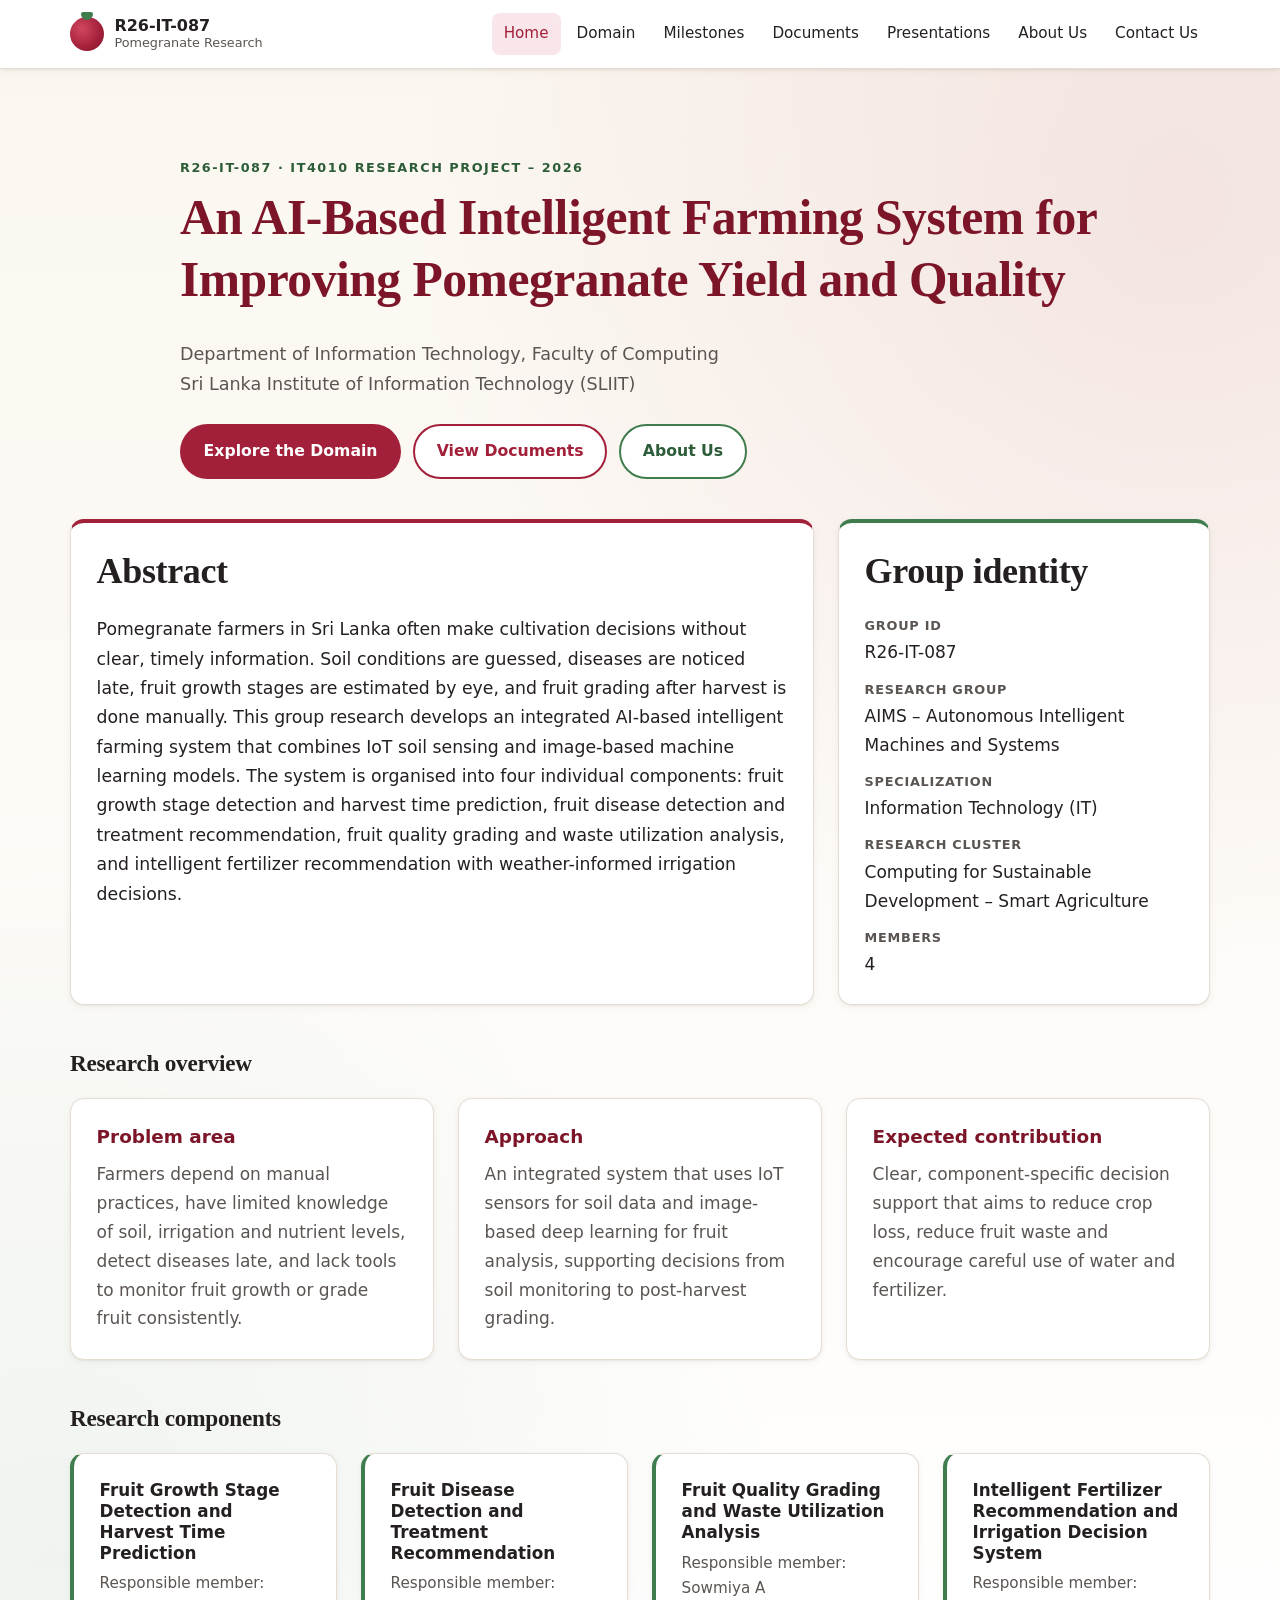
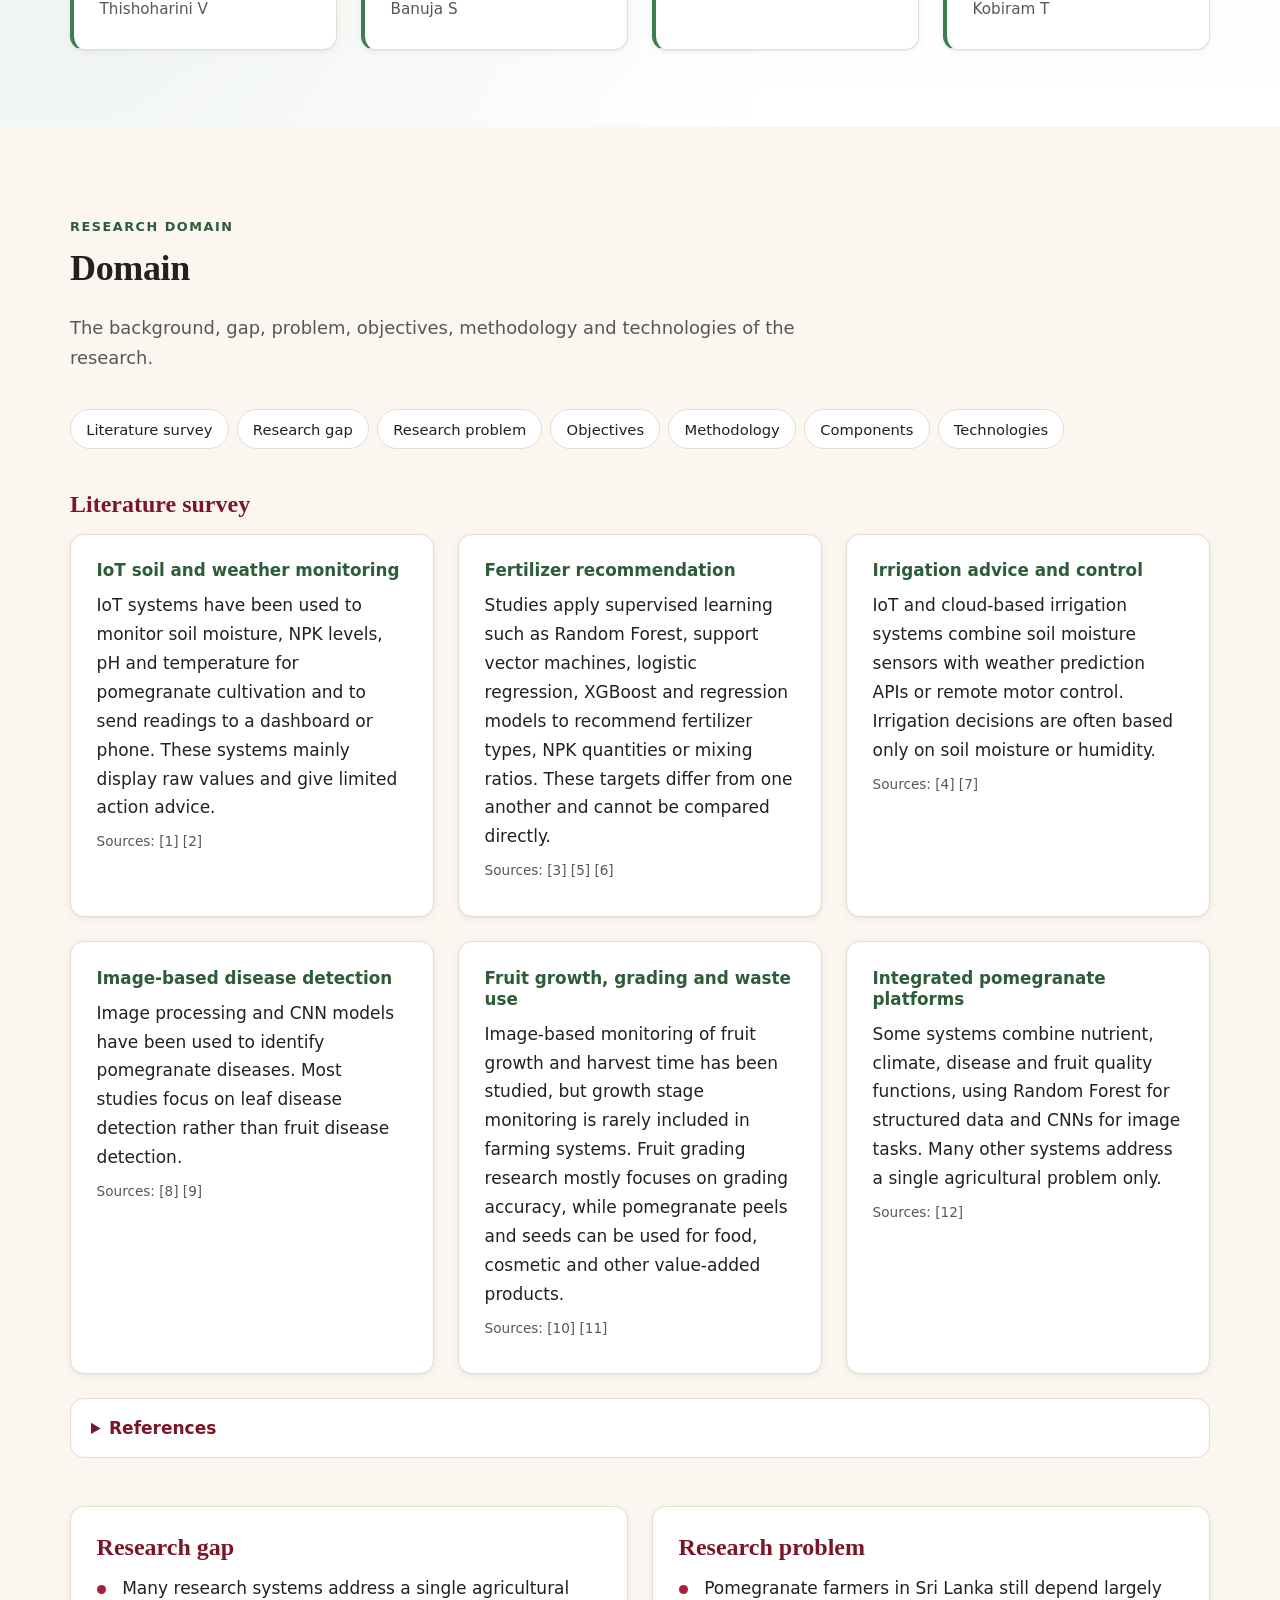
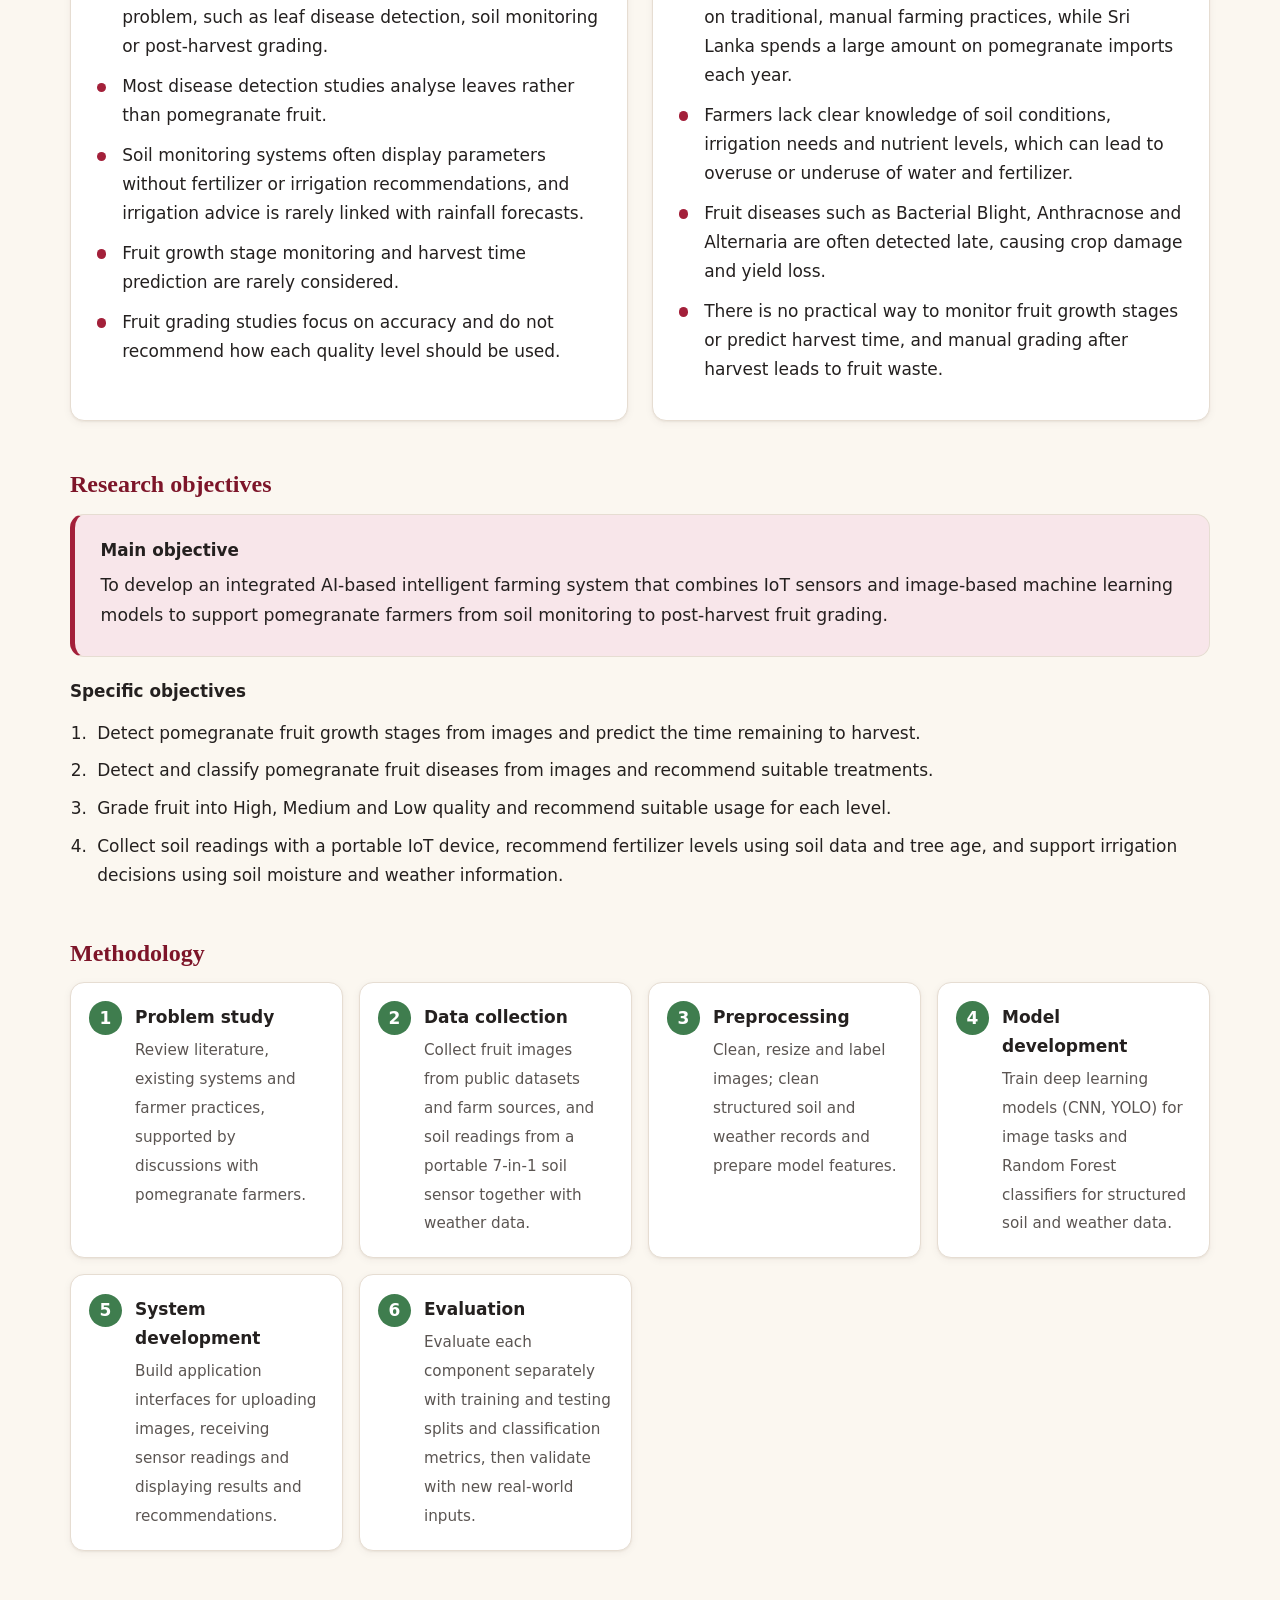
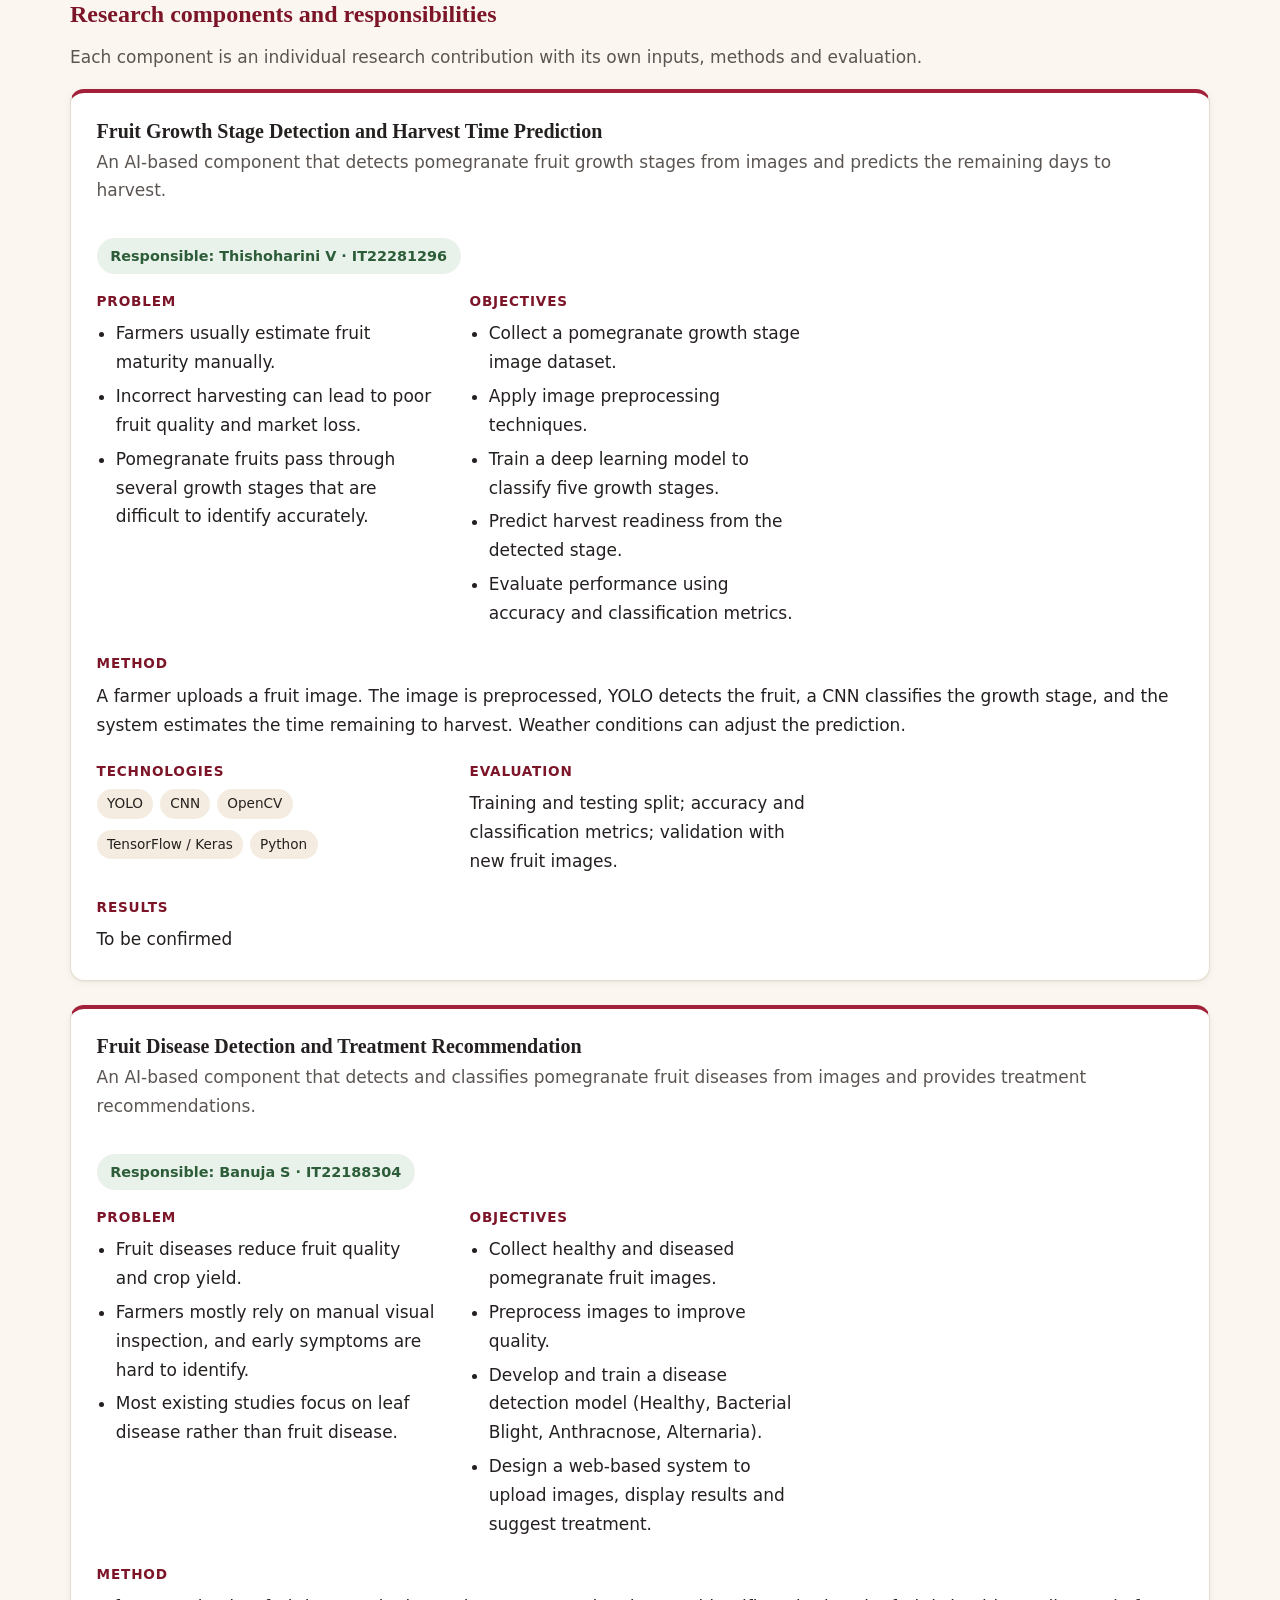
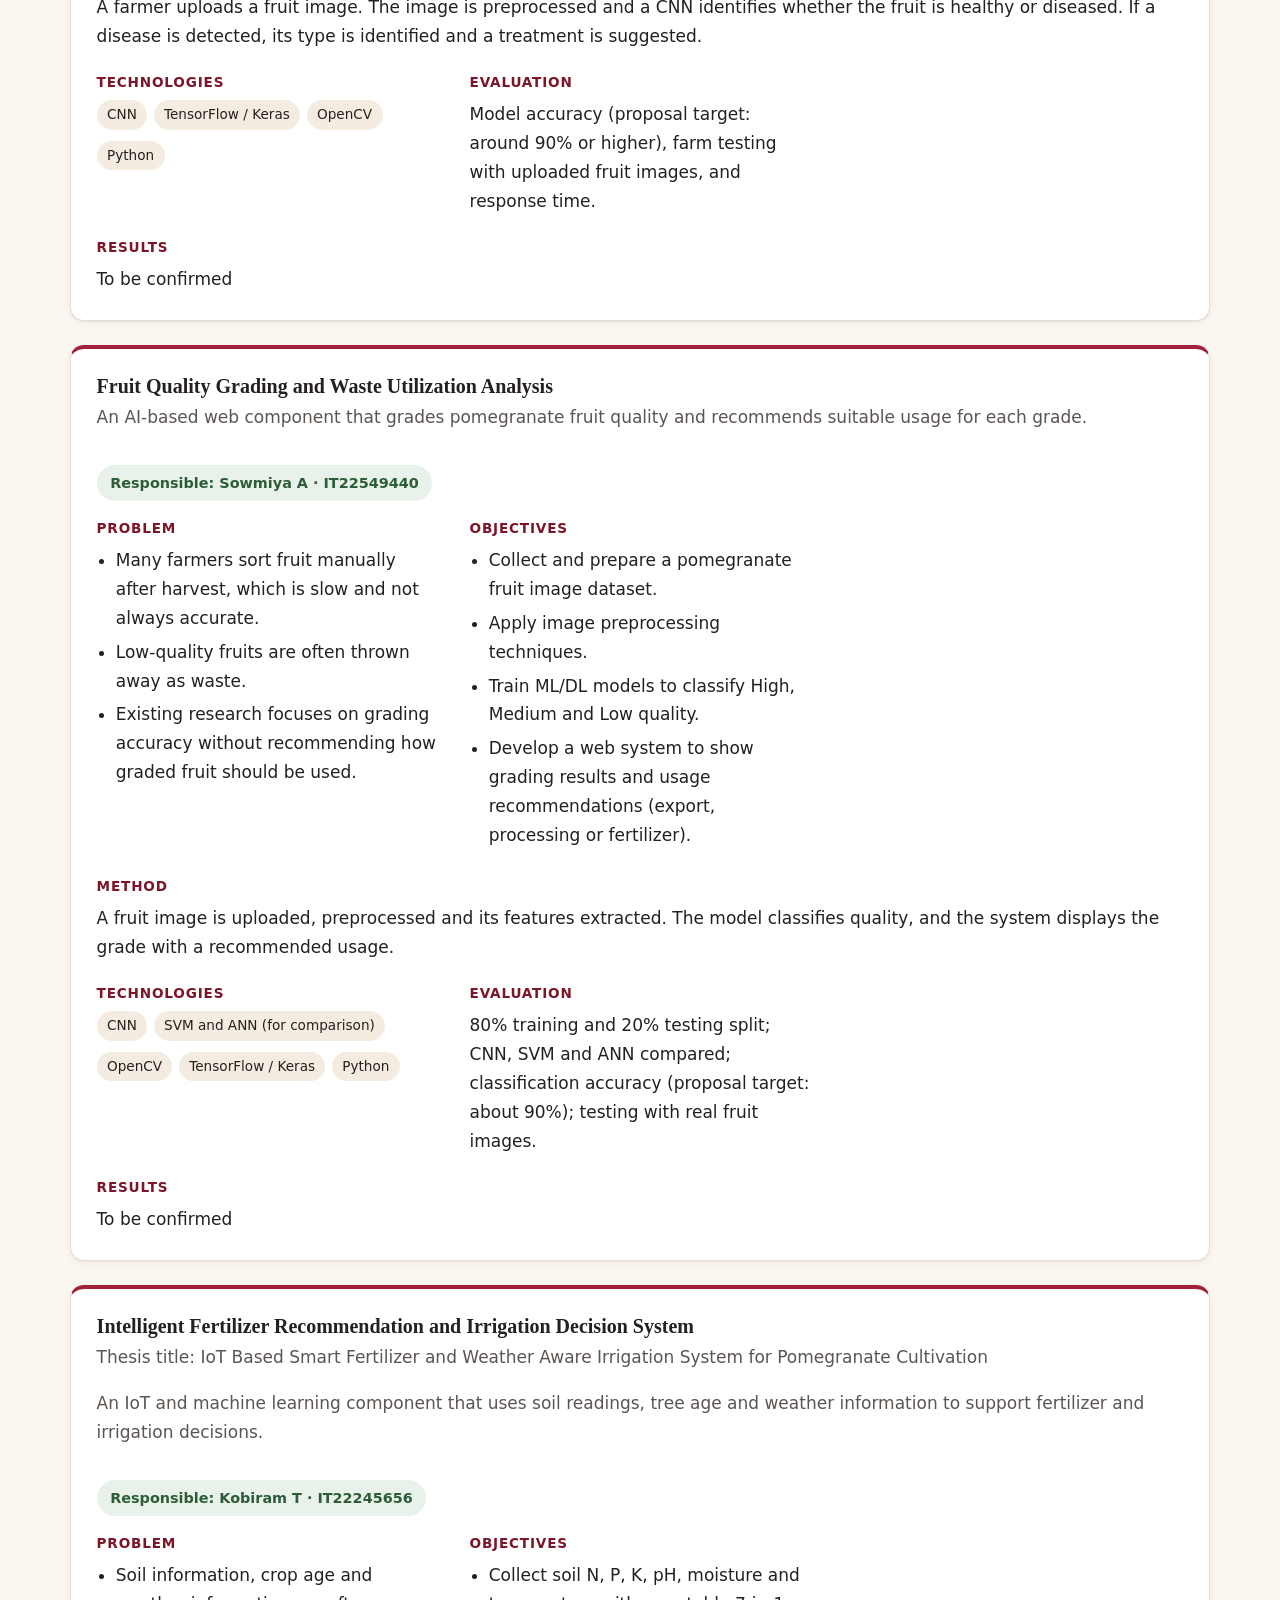
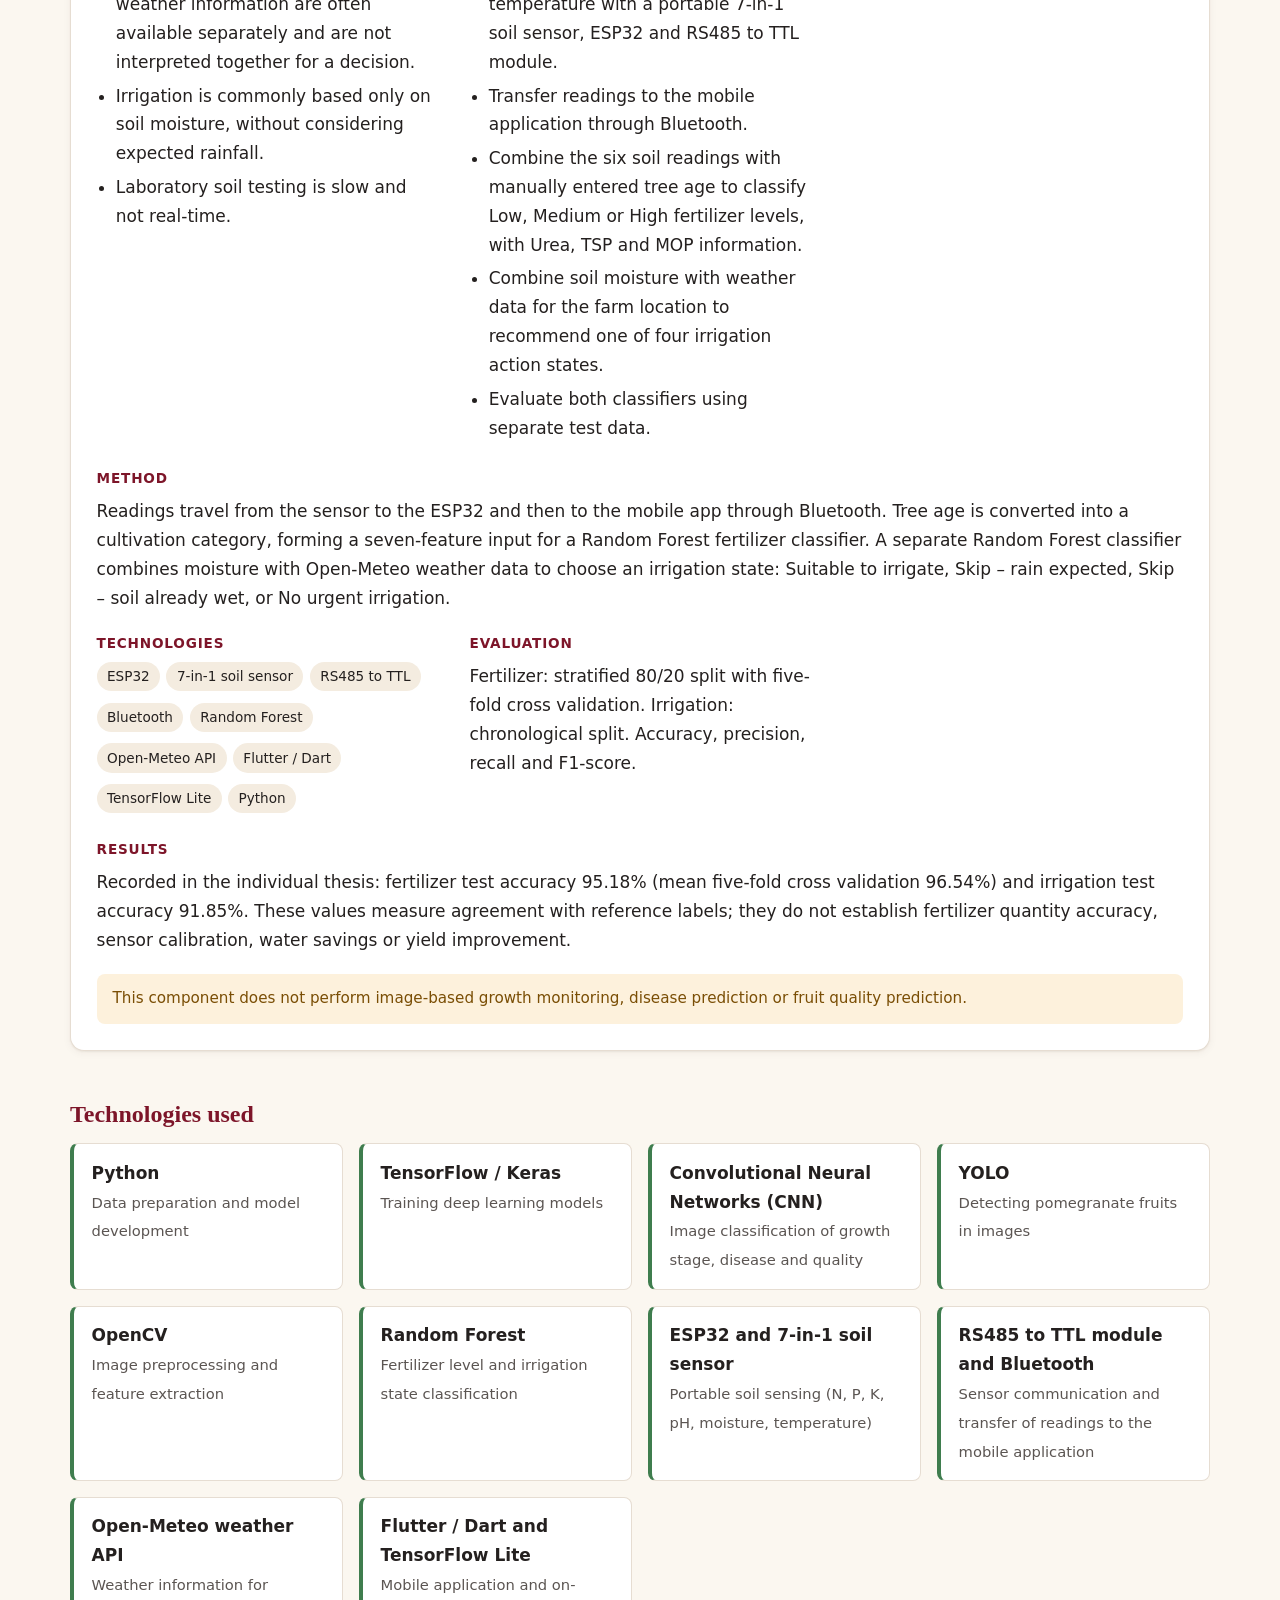
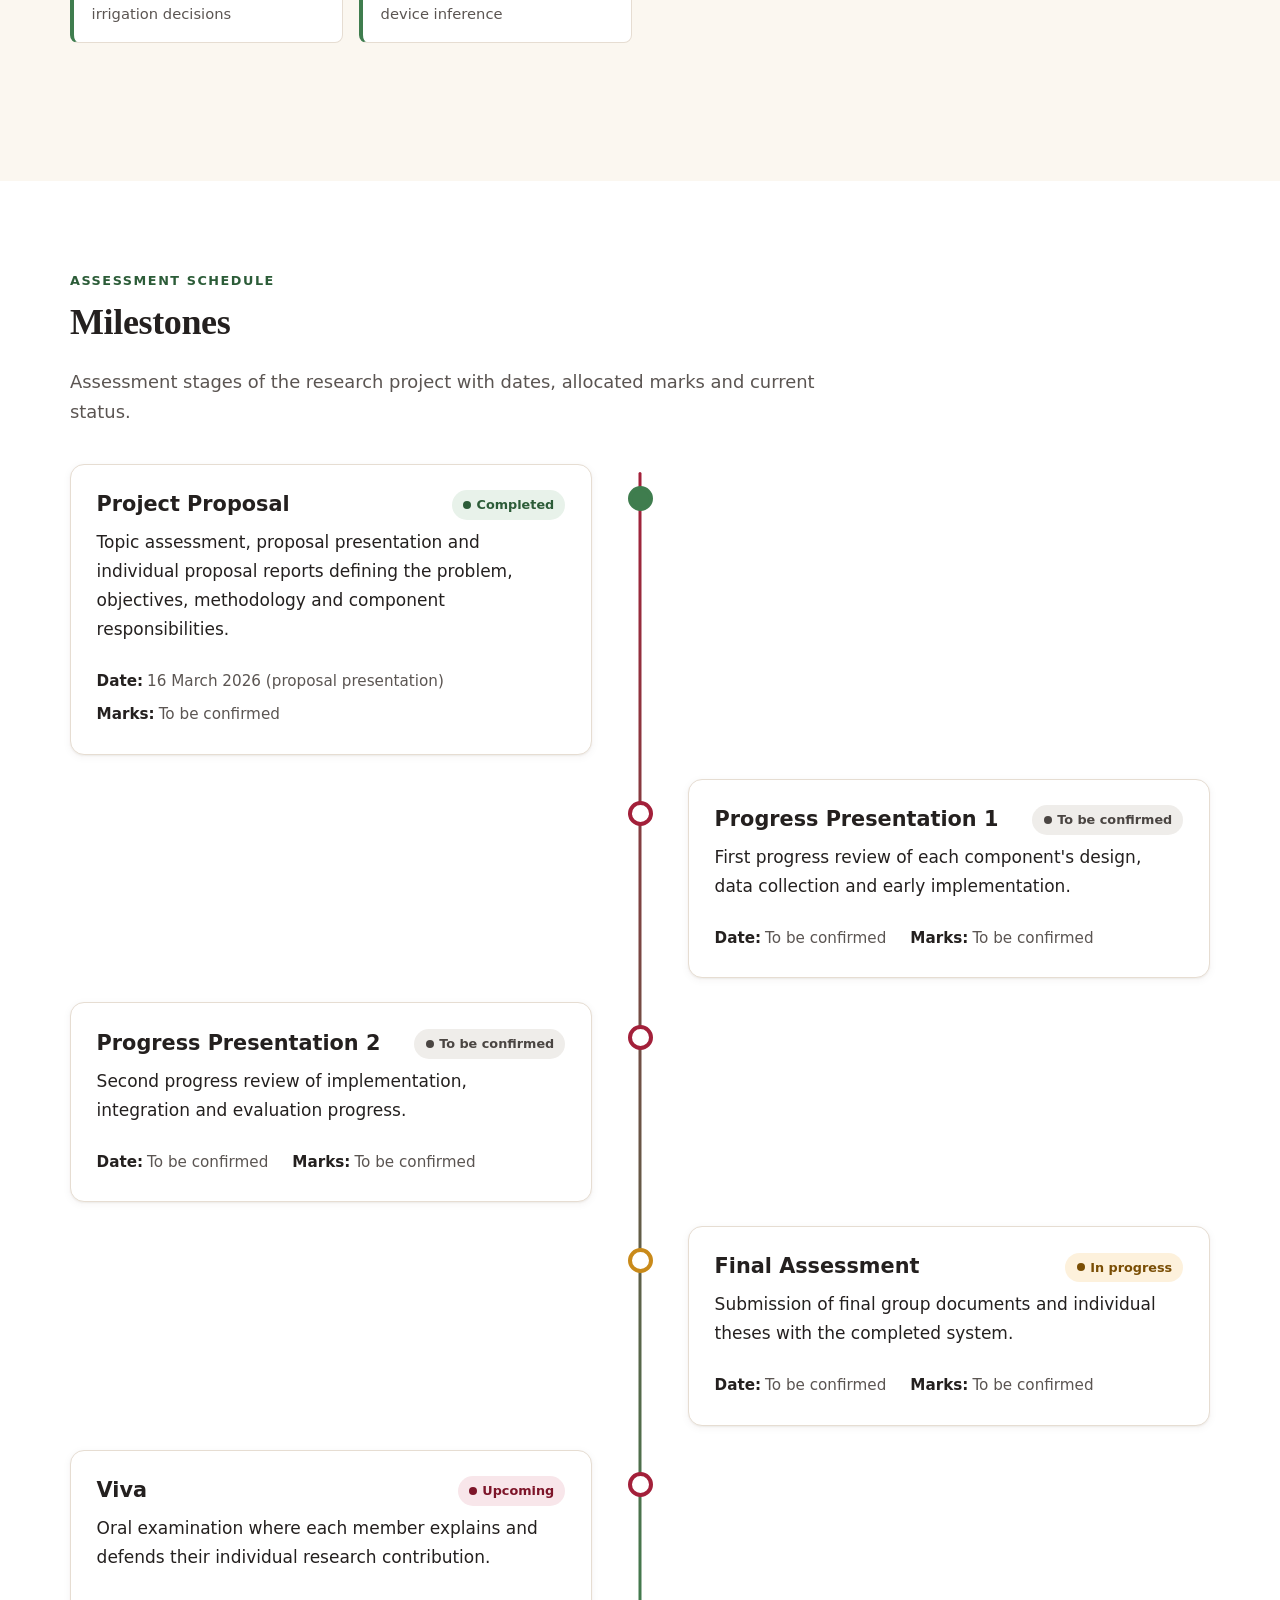
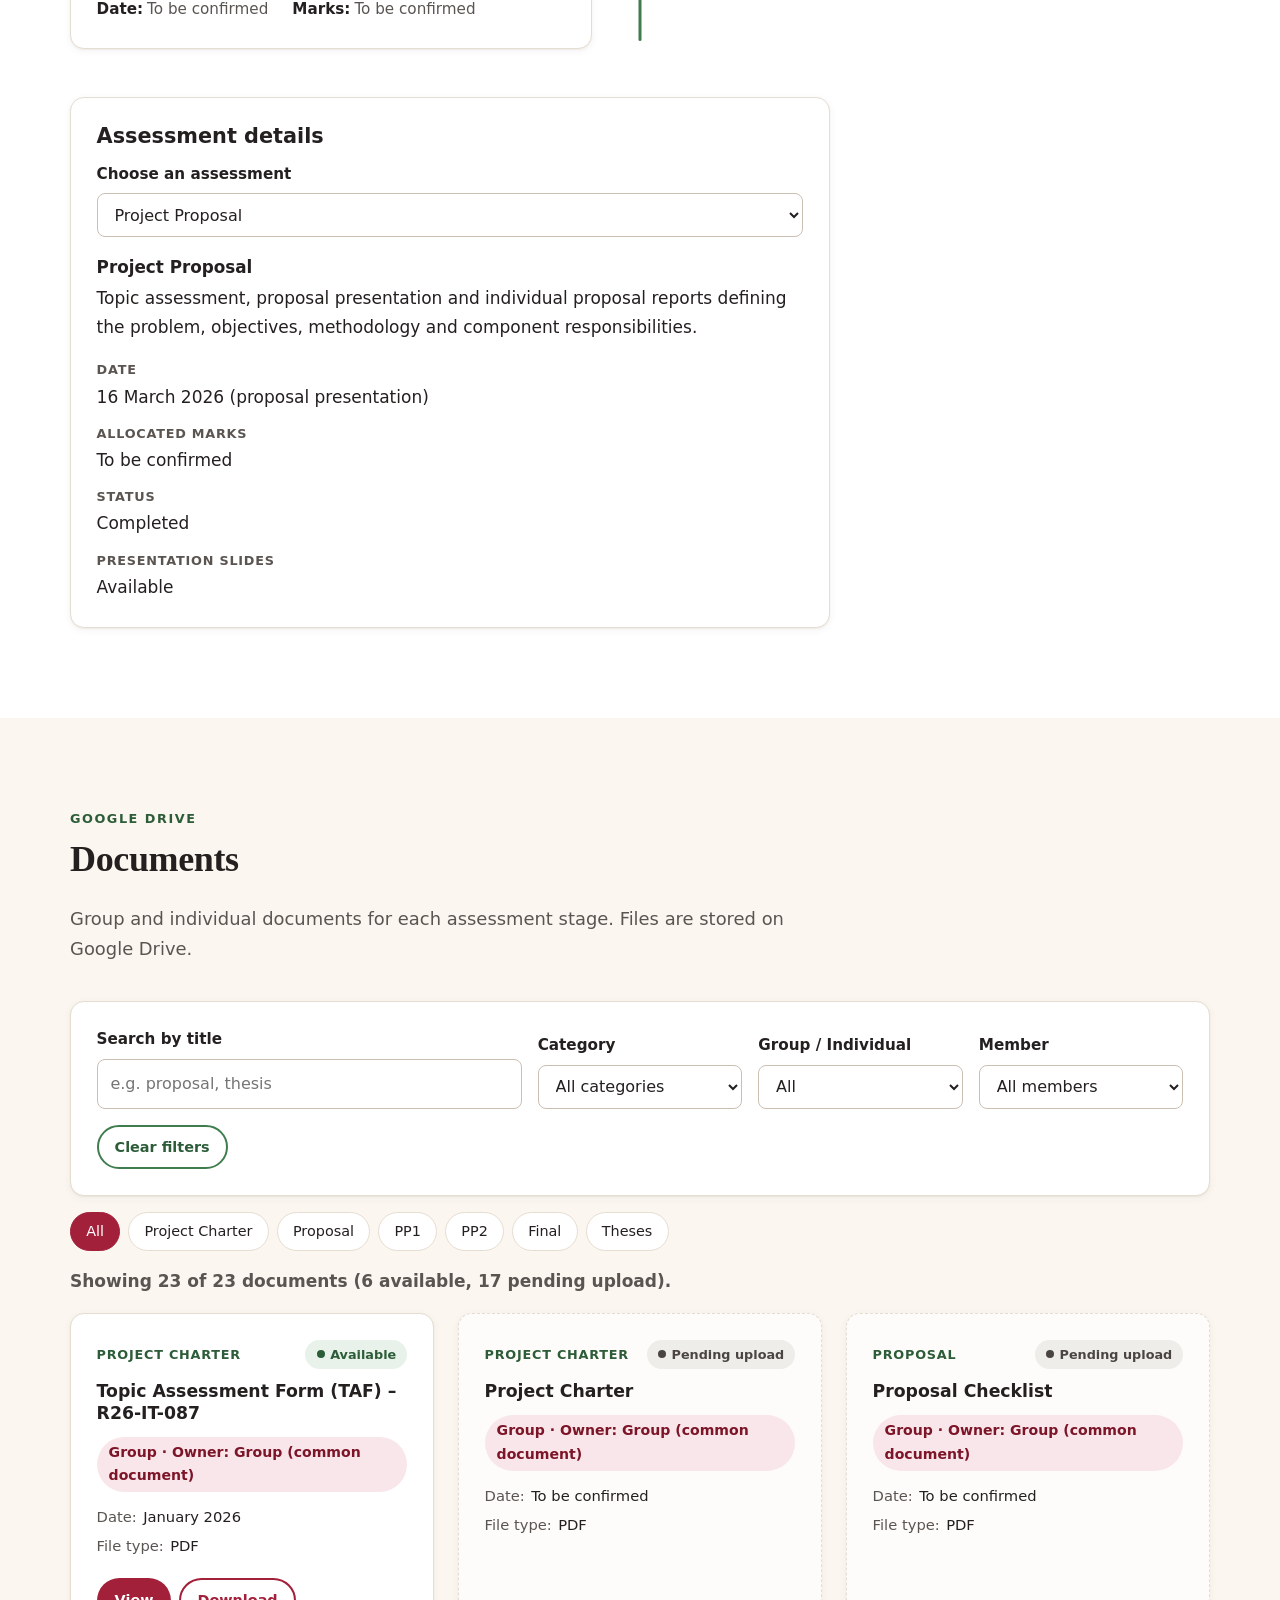
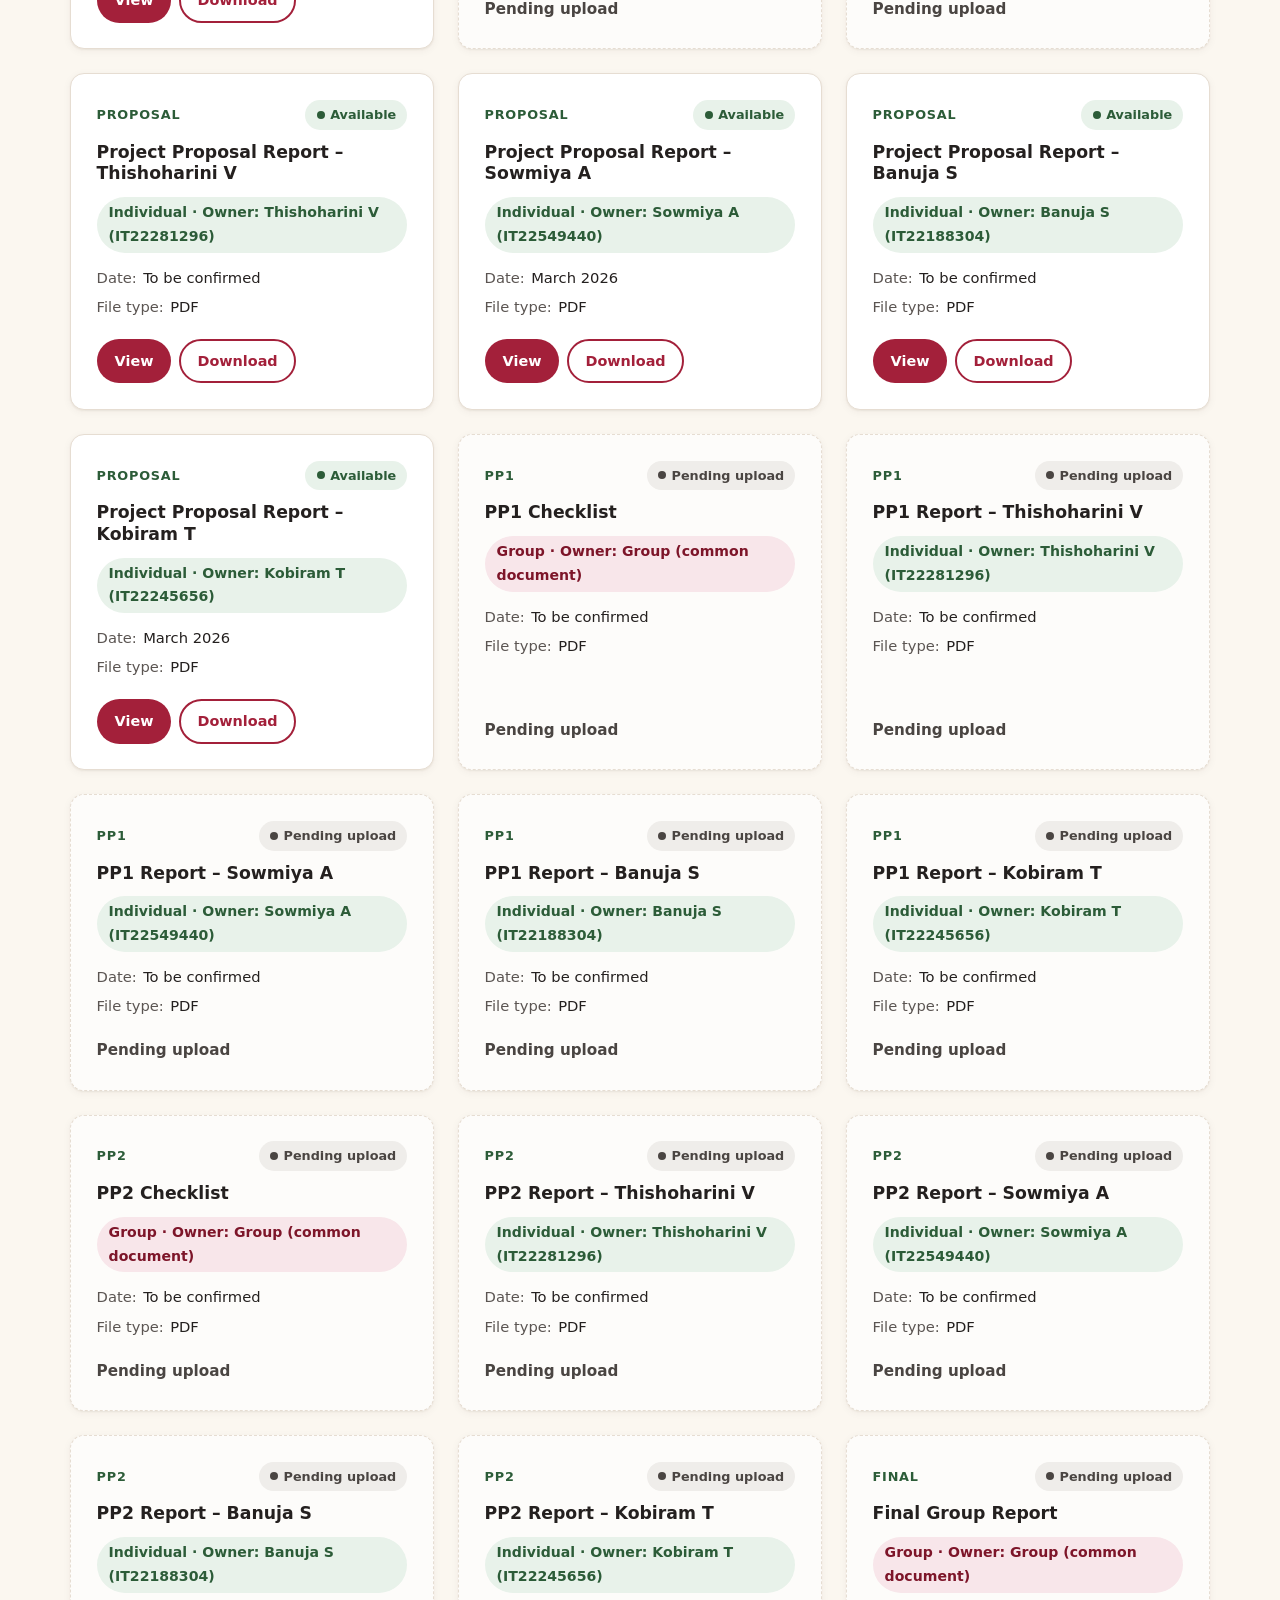
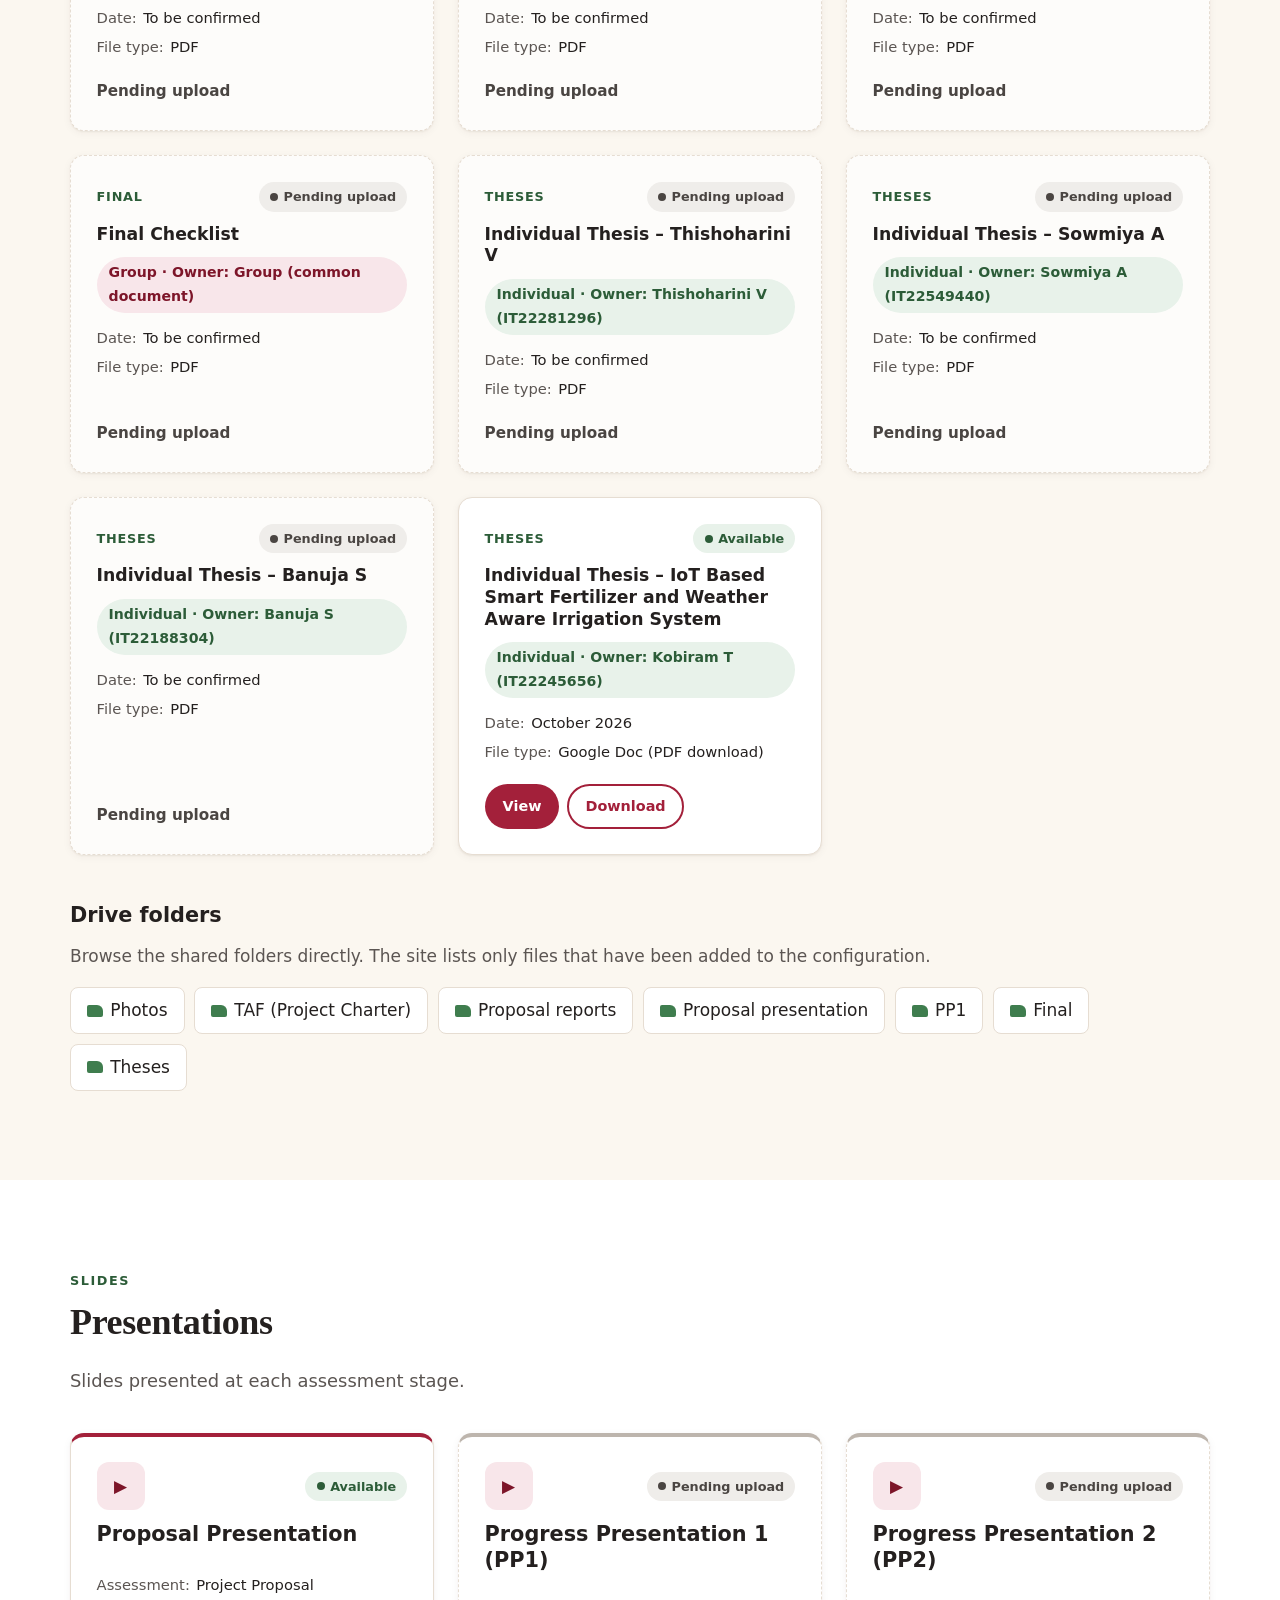
==== index.html @ d9f6565b "Css file" ====
<!DOCTYPE html>
<html lang="en">
<head>
  <meta charset="UTF-8">
  <meta name="viewport" content="width=device-width, initial-scale=1">
  <meta name="color-scheme" content="light only">
  <meta name="description" content="Research portfolio of group R26-IT-087, SLIIT: An AI-Based Intelligent Farming System for Improving Pomegranate Yield and Quality.">
  <title>R26-IT-087 | Pomegranate Intelligent Farming Research</title>
  <link rel="icon" href="data:image/svg+xml,%3Csvg xmlns='http://www.w3.org/2000/svg' viewBox='0 0 32 32'%3E%3Ccircle cx='16' cy='18' r='12' fill='%23a3203a'/%3E%3Cpath d='M12 6h8l-2 4h-4z' fill='%233f7d4e'/%3E%3C/svg%3E">
  <link rel="stylesheet" href="css/styles.css">
</head>
<body>
  <a class="skip-link" href="#main">Skip to main content</a>

  <header class="site-header">
    <div class="container header-inner">
      <a class="brand" href="#home" aria-label="R26-IT-087 research portfolio, go to Home">
        <span class="brand-mark" aria-hidden="true"></span>
        <span class="brand-text">
          <span class="brand-id" data-bind="project.groupId"></span>
          <span class="brand-sub">Pomegranate Research</span>
        </span>
      </a>
      <button class="nav-toggle" type="button" aria-expanded="false" aria-controls="site-nav">
        <span class="nav-toggle-bar" aria-hidden="true"></span>
        <span class="visually-hidden">Menu</span>
      </button>
      <nav id="site-nav" class="site-nav" aria-label="Main">
        <ul>
          <li><a href="#home">Home</a></li>
          <li><a href="#domain">Domain</a></li>
          <li><a href="#milestones">Milestones</a></li>
          <li><a href="#documents">Documents</a></li>
          <li><a href="#presentations">Presentations</a></li>
          <li><a href="#about">About Us</a></li>
          <li><a href="#contact">Contact Us</a></li>
        </ul>
      </nav>
    </div>
  </header>

  <main id="main" tabindex="-1">
    <!-- 1. HOME -->
    <section id="home" class="hero" aria-labelledby="home-title">
      <div class="container hero-inner">
        <p class="eyebrow"><span data-bind="project.groupId"></span> · <span data-bind="project.module"></span></p>
        <h1 id="home-title" data-bind="project.title"></h1>
        <p class="hero-identity">
          <span data-bind="project.department"></span>, <span data-bind="project.faculty"></span><br>
          <span data-bind="project.institution"></span>
        </p>
        <div class="hero-actions">
          <a class="btn btn-primary" href="#domain">Explore the Domain</a>
          <a class="btn btn-outline" href="#documents">View Documents</a>
          <a class="btn btn-ghost" href="#about">About Us</a>
        </div>
      </div>
      <div class="container">
        <div class="hero-grid">
          <article class="card abstract-card">
            <h2>Abstract</h2>
            <p data-bind="project.abstract"></p>
          </article>
          <aside class="card facts-card" aria-labelledby="facts-title">
            <h2 id="facts-title">Group identity</h2>
            <dl id="project-facts" class="facts"></dl>
          </aside>
        </div>
        <h2 class="subheading">Research overview</h2>
        <div id="overview-cards" class="grid grid-3"></div>
        <h2 class="subheading">Research components</h2>
        <div id="home-components" class="grid grid-4"></div>
      </div>
    </section>

    <!-- 2. DOMAIN -->
    <section id="domain" class="section section-cream" aria-labelledby="domain-title">
      <div class="container">
        <header class="section-head">
          <p class="eyebrow">Research domain</p>
          <h2 id="domain-title">Domain</h2>
          <p class="section-lead">The background, gap, problem, objectives, methodology and technologies of the research.</p>
        </header>
        <nav class="subnav" aria-label="Domain topics">
          <a href="#literature">Literature survey</a>
          <a href="#gap">Research gap</a>
          <a href="#problem">Research problem</a>
          <a href="#objectives">Objectives</a>
          <a href="#methodology">Methodology</a>
          <a href="#components">Components</a>
          <a href="#technologies">Technologies</a>
        </nav>

        <div id="literature" class="domain-block">
          <h3>Literature survey</h3>
          <div id="literature-list" class="grid grid-2"></div>
          <details class="references">
            <summary>References</summary>
            <ol id="reference-list"></ol>
          </details>
        </div>

        <div class="grid grid-2 domain-pair">
          <div id="gap" class="domain-block card">
            <h3>Research gap</h3>
            <ul id="gap-list" class="tick-list"></ul>
          </div>
          <div id="problem" class="domain-block card">
            <h3>Research problem</h3>
            <ul id="problem-list" class="tick-list"></ul>
          </div>
        </div>

        <div id="objectives" class="domain-block">
          <h3>Research objectives</h3>
          <div class="card objective-main">
            <h4>Main objective</h4>
            <p id="objective-main"></p>
          </div>
          <h4 class="minor-heading">Specific objectives</h4>
          <ol id="objective-list" class="number-list"></ol>
        </div>

        <div id="methodology" class="domain-block">
          <h3>Methodology</h3>
          <ol id="method-steps" class="steps"></ol>
        </div>

        <div id="components" class="domain-block">
          <h3>Research components and responsibilities</h3>
          <p class="muted">Each component is an individual research contribution with its own inputs, methods and evaluation.</p>
          <div id="component-list" class="component-list"></div>
        </div>

        <div id="technologies" class="domain-block">
          <h3>Technologies used</h3>
          <ul id="tech-list" class="tech-grid"></ul>
        </div>
      </div>
    </section>

    <!-- 3. MILESTONES -->
    <section id="milestones" class="section" aria-labelledby="milestones-title">
      <div class="container">
        <header class="section-head">
          <p class="eyebrow">Assessment schedule</p>
          <h2 id="milestones-title">Milestones</h2>
          <p class="section-lead">Assessment stages of the research project with dates, allocated marks and current status.</p>
        </header>
        <ol id="timeline" class="timeline"></ol>

        <div class="card assessment-picker">
          <h3>Assessment details</h3>
          <label for="assessment-select">Choose an assessment</label>
          <select id="assessment-select"></select>
          <div id="assessment-detail" class="assessment-detail" aria-live="polite"></div>
        </div>
      </div>
    </section>

    <!-- 4. DOCUMENTS -->
    <section id="documents" class="section section-cream" aria-labelledby="documents-title">
      <div class="container">
        <header class="section-head">
          <p class="eyebrow">Google Drive</p>
          <h2 id="documents-title">Documents</h2>
          <p class="section-lead">Group and individual documents for each assessment stage. Files are stored on Google Drive.</p>
        </header>

        <form class="filters card" id="doc-filters" role="search" aria-label="Filter documents">
          <div class="filter-field filter-search">
            <label for="doc-search">Search by title</label>
            <input type="search" id="doc-search" placeholder="e.g. proposal, thesis" autocomplete="off">
          </div>
          <div class="filter-field">
            <label for="doc-category">Category</label>
            <select id="doc-category"><option value="all">All categories</option></select>
          </div>
          <div class="filter-field">
            <label for="doc-type">Group / Individual</label>
            <select id="doc-type">
              <option value="all">All</option>
              <option value="group">Group</option>
              <option value="individual">Individual</option>
            </select>
          </div>
          <div class="filter-field">
            <label for="doc-member">Member</label>
            <select id="doc-member"><option value="all">All members</option></select>
          </div>
          <div class="filter-field filter-reset">
            <button type="reset" class="btn btn-ghost btn-small">Clear filters</button>
          </div>
        </form>
        <div class="category-chips" id="category-chips" role="group" aria-label="Quick category filter"></div>
        <p id="doc-count" class="result-count" aria-live="polite"></p>
        <div id="doc-list" class="grid grid-3 doc-grid"></div>

        <div class="folder-panel">
          <h3>Drive folders</h3>
          <p class="muted">Browse the shared folders directly. The site lists only files that have been added to the configuration.</p>
          <ul id="folder-list" class="folder-list"></ul>
        </div>
      </div>
    </section>

    <!-- 5. PRESENTATIONS -->
    <section id="presentations" class="section" aria-labelledby="presentations-title">
      <div class="container">
        <header class="section-head">
          <p class="eyebrow">Slides</p>
          <h2 id="presentations-title">Presentations</h2>
          <p class="section-lead">Slides presented at each assessment stage.</p>
        </header>
        <div id="presentation-list" class="grid grid-2"></div>
      </div>
    </section>

    <!-- 6. ABOUT US -->
    <section id="about" class="section section-cream" aria-labelledby="about-title">
      <div class="container">
        <header class="section-head">
          <p class="eyebrow">Our team</p>
          <h2 id="about-title">About Us</h2>
          <p class="section-lead">The supervisory panel and research group members of <span data-bind="project.groupId"></span>.</p>
        </header>
        <h3 class="subheading">Supervisor</h3>
        <div id="supervisor-list" class="grid grid-2 people-grid"></div>
        <h3 class="subheading">Co-supervisor</h3>
        <div id="cosupervisor-list" class="grid grid-2 people-grid"></div>
        <h3 class="subheading">Research group members</h3>
        <div id="member-list" class="grid grid-2 people-grid"></div>
      </div>
    </section>

    <!-- 7. CONTACT US -->
    <section id="contact" class="section" aria-labelledby="contact-title">
      <div class="container">
        <header class="section-head">
          <p class="eyebrow">Get in touch</p>
          <h2 id="contact-title">Contact Us</h2>
          <p class="section-lead">Use the template below to write to the research group from your own email app.</p>
        </header>
        <div class="grid grid-contact">
          <div class="card">
            <h3>Group contact details</h3>
            <dl id="contact-details" class="facts"></dl>
            <h4 class="minor-heading">Members</h4>
            <ul id="contact-members" class="contact-members"></ul>
          </div>
          <form class="card email-form" id="email-form" novalidate>
            <h3>Email template</h3>
            <div class="filter-field">
              <label for="email-to">To</label>
              <input type="email" id="email-to" autocomplete="off">
              <p class="hint" id="email-to-hint"></p>
            </div>
            <div class="filter-field">
              <label for="email-subject">Subject</label>
              <input type="text" id="email-subject">
            </div>
            <div class="filter-field">
              <label for="email-body">Message</label>
              <textarea id="email-body" rows="9"></textarea>
            </div>
            <a id="mailto-link" class="btn btn-primary" href="mailto:">Open email app</a>
            <p class="hint">This opens your device's email app with the message filled in. Nothing is sent from this website.</p>
          </form>
        </div>
      </div>
    </section>
  </main>

  <footer class="site-footer">
    <div class="container footer-inner">
      <p><strong data-bind="project.groupId"></strong> · <span data-bind="project.title"></span></p>
      <p><span data-bind="project.department"></span>, <span data-bind="project.institution"></span></p>
      <p><a href="#home">Back to top</a></p>
    </div>
  </footer>

  <script src="data/content.js"></script>
  <script src="data/drive-links.js"></script>
  <script src="js/main.js"></script>
</body>
</html>
---- css/styles.css ----
/* ==========================================================
   Pomegranate Research Portfolio – light theme only
   ========================================================== */
:root {
  color-scheme: light;
  --white: #ffffff;
  --cream: #fbf7f0;
  --cream-deep: #f4ece0;
  --red: #a3203a;
  --red-dark: #7d1529;
  --red-soft: #f8e6ea;
  --green: #3f7d4e;
  --green-dark: #2c5c38;
  --green-soft: #e8f2ea;
  --amber-soft: #fdf1dc;
  --amber-text: #7a4e05;
  --grey-soft: #efedea;
  --text: #24201f;
  --text-muted: #5b5552;
  --border: #e6ddd2;
  --shadow-sm: 0 1px 2px rgba(60, 30, 20, 0.06), 0 2px 8px rgba(60, 30, 20, 0.05);
  --shadow-md: 0 4px 12px rgba(60, 30, 20, 0.08), 0 12px 32px rgba(60, 30, 20, 0.06);
  --radius: 14px;
  --radius-sm: 8px;
  --focus: 0 0 0 3px #ffffff, 0 0 0 6px var(--red);
  --font-sans: "Segoe UI", system-ui, -apple-system, Roboto, "Helvetica Neue", Arial, sans-serif;
  --font-serif: Georgia, "Times New Roman", serif;
  --header-h: 68px;
}

*, *::before, *::after { box-sizing: border-box; }

html {
  scroll-behavior: smooth;
  scroll-padding-top: calc(var(--header-h) + 12px);
  -webkit-text-size-adjust: 100%;
}

body {
  margin: 0;
  font-family: var(--font-sans);
  font-size: 1.0625rem;
  line-height: 1.7;
  color: var(--text);
  background: var(--white);
  overflow-x: hidden;
}

img { max-width: 100%; height: auto; display: block; }

h1, h2, h3, h4 { line-height: 1.25; color: var(--text); margin: 0 0 0.6em; }
h1, h2 { font-family: var(--font-serif); font-weight: 700; letter-spacing: -0.01em; }
h1 { font-size: clamp(1.9rem, 4.2vw, 3.1rem); }
h2 { font-size: clamp(1.6rem, 3vw, 2.25rem); }
h3 { font-size: 1.3rem; }
h4 { font-size: 1.05rem; }
p { margin: 0 0 1em; }

a { color: var(--red); text-underline-offset: 3px; }
a:hover { color: var(--red-dark); }

:focus-visible { outline: none; box-shadow: var(--focus); border-radius: 4px; }

.visually-hidden {
  position: absolute !important; width: 1px; height: 1px; padding: 0; margin: -1px;
  overflow: hidden; clip: rect(0 0 0 0); white-space: nowrap; border: 0;
}

.skip-link {
  position: absolute; left: 1rem; top: -100px; z-index: 1000;
  background: var(--red); color: var(--white); padding: 0.75rem 1.1rem;
  border-radius: var(--radius-sm); font-weight: 600; text-decoration: none;
}
.skip-link:focus { top: 1rem; color: var(--white); }

.container { width: 100%; max-width: 1180px; margin: 0 auto; padding: 0 1.25rem; }

.muted { color: var(--text-muted); }

/* ---------- Header & navigation ---------- */
.site-header {
  position: sticky; top: 0; z-index: 100;
  background: rgba(255, 255, 255, 0.96);
  border-bottom: 1px solid var(--border);
  box-shadow: var(--shadow-sm);
}
.header-inner { display: flex; align-items: center; justify-content: space-between; min-height: var(--header-h); gap: 1rem; }

.brand { display: flex; align-items: center; gap: 0.65rem; text-decoration: none; color: var(--text); }
.brand-mark {
  width: 34px; height: 34px; border-radius: 50%; flex-shrink: 0; position: relative;
  background: radial-gradient(circle at 35% 35%, #d2465f, var(--red) 60%, var(--red-dark));
}
.brand-mark::after {
  content: ""; position: absolute; top: -5px; left: 50%; transform: translateX(-50%);
  width: 12px; height: 8px; background: var(--green); border-radius: 2px 2px 6px 6px;
}
.brand-text { display: flex; flex-direction: column; line-height: 1.15; }
.brand-id { font-weight: 700; font-size: 1rem; }
.brand-sub { font-size: 0.8rem; color: var(--text-muted); }

.site-nav ul { list-style: none; margin: 0; padding: 0; display: flex; gap: 0.25rem; flex-wrap: wrap; }
.site-nav a {
  display: block; padding: 0.5rem 0.75rem; border-radius: var(--radius-sm);
  color: var(--text); text-decoration: none; font-weight: 500; font-size: 0.95rem;
}
.site-nav a:hover { background: var(--red-soft); color: var(--red-dark); }
.site-nav a[aria-current="true"] { color: var(--red); background: var(--red-soft); }

.nav-toggle {
  display: none; width: 44px; height: 44px; border: 1px solid var(--border);
  border-radius: var(--radius-sm); background: var(--white); cursor: pointer; position: relative;
}
.nav-toggle-bar, .nav-toggle-bar::before, .nav-toggle-bar::after {
  position: absolute; left: 50%; width: 20px; height: 2px; background: var(--text);
  transform: translateX(-50%); content: ""; transition: transform 0.2s ease, opacity 0.2s ease;
}
.nav-toggle-bar { top: 50%; }
.nav-toggle-bar::before { top: -6px; }
.nav-toggle-bar::after { top: 6px; }
.nav-toggle[aria-expanded="true"] .nav-toggle-bar { background: transparent; }
.nav-toggle[aria-expanded="true"] .nav-toggle-bar::before { transform: translateX(-50%) translateY(6px) rotate(45deg); }
.nav-toggle[aria-expanded="true"] .nav-toggle-bar::after { transform: translateX(-50%) translateY(-6px) rotate(-45deg); }

@media (max-width: 960px) {
  .nav-toggle { display: inline-block; }
  .site-nav {
    position: absolute; top: 100%; left: 0; right: 0; background: var(--white);
    border-bottom: 1px solid var(--border); box-shadow: var(--shadow-md); display: none;
  }
  .site-nav.is-open { display: block; }
  .site-nav ul { flex-direction: column; padding: 0.5rem 1.25rem 1rem; }
  .site-nav a { padding: 0.75rem 0.5rem; }
}

/* ---------- Buttons ---------- */
.btn {
  display: inline-flex; align-items: center; justify-content: center; gap: 0.4rem;
  padding: 0.75rem 1.35rem; border-radius: 999px; border: 2px solid transparent;
  font: inherit; font-weight: 600; font-size: 0.98rem; text-decoration: none; cursor: pointer;
  transition: background 0.2s ease, color 0.2s ease, transform 0.2s ease;
  min-height: 44px;
}
.btn-primary { background: var(--red); color: var(--white); }
.btn-primary:hover { background: var(--red-dark); color: var(--white); transform: translateY(-1px); }
.btn-outline { border-color: var(--red); color: var(--red); background: var(--white); }
.btn-outline:hover { background: var(--red-soft); color: var(--red-dark); }
.btn-ghost { border-color: var(--green); color: var(--green-dark); background: var(--white); }
.btn-ghost:hover { background: var(--green-soft); color: var(--green-dark); }
.btn-small { padding: 0.5rem 1rem; font-size: 0.9rem; min-height: 40px; }

/* ---------- Layout ---------- */
.section { padding: clamp(3.5rem, 7vw, 6rem) 0; }
.section-cream { background: var(--cream); }

.section-head { max-width: 760px; margin-bottom: 2.25rem; }
.section-lead { font-size: 1.12rem; color: var(--text-muted); }
.eyebrow {
  text-transform: uppercase; letter-spacing: 0.12em; font-size: 0.8rem; font-weight: 700;
  color: var(--green-dark); margin-bottom: 0.5rem;
}
.subheading { margin-top: 2.75rem; margin-bottom: 1.25rem; font-size: 1.45rem; }
.minor-heading { margin-top: 1.5rem; }

.grid { display: grid; gap: 1.5rem; }
.grid-2 { grid-template-columns: repeat(auto-fit, minmax(min(100%, 340px), 1fr)); }
.grid-3 { grid-template-columns: repeat(auto-fit, minmax(min(100%, 280px), 1fr)); }
.grid-4 { grid-template-columns: repeat(auto-fit, minmax(min(100%, 230px), 1fr)); }
.grid-contact { grid-template-columns: repeat(auto-fit, minmax(min(100%, 380px), 1fr)); }

.card {
  background: var(--white); border: 1px solid var(--border); border-radius: var(--radius);
  padding: 1.6rem; box-shadow: var(--shadow-sm); min-width: 0;
}
.card h3 { margin-bottom: 0.75rem; }

/* ---------- Hero ---------- */
.hero {
  padding: clamp(3rem, 7vw, 5.5rem) 0 clamp(3rem, 6vw, 5rem);
  background:
    radial-gradient(circle at 92% 8%, rgba(163, 32, 58, 0.09), transparent 40%),
    radial-gradient(circle at 4% 90%, rgba(63, 125, 78, 0.08), transparent 38%),
    linear-gradient(180deg, var(--cream) 0%, var(--white) 100%);
}
.hero-inner { max-width: 960px; margin-bottom: 2.5rem; }
.hero h1 { color: var(--red-dark); }
.hero-identity { font-size: 1.1rem; color: var(--text-muted); }
.hero-actions { display: flex; flex-wrap: wrap; gap: 0.75rem; margin-top: 1.5rem; }

.hero-grid { display: grid; gap: 1.5rem; grid-template-columns: minmax(0, 2fr) minmax(0, 1fr); }
@media (max-width: 860px) { .hero-grid { grid-template-columns: 1fr; } }
.abstract-card { border-top: 4px solid var(--red); }
.abstract-card p { font-size: 1.08rem; }
.facts-card { border-top: 4px solid var(--green); }

.facts { margin: 0; display: grid; gap: 0.7rem; }
.facts div { display: grid; gap: 0.1rem; }
.facts dt { font-size: 0.8rem; text-transform: uppercase; letter-spacing: 0.06em; color: var(--text-muted); font-weight: 600; }
.facts dd { margin: 0; font-weight: 500; overflow-wrap: anywhere; }

.overview-card h3 { color: var(--red-dark); font-size: 1.15rem; }
.overview-card p { margin: 0; color: var(--text-muted); }

.mini-component {
  border-left: 4px solid var(--green); display: flex; flex-direction: column; gap: 0.5rem;
  transition: box-shadow 0.2s ease, transform 0.2s ease;
}
.mini-component:hover { box-shadow: var(--shadow-md); transform: translateY(-2px); }
.mini-component h3 { font-size: 1.05rem; margin: 0; }
.mini-component h3 a { color: var(--text); text-decoration: none; }
.mini-component h3 a:hover { color: var(--red); text-decoration: underline; }
.mini-component p { margin: 0; font-size: 0.95rem; color: var(--text-muted); }

/* ---------- Domain ---------- */
.subnav {
  display: flex; flex-wrap: wrap; gap: 0.5rem; margin-bottom: 2.5rem;
}
.subnav a {
  padding: 0.4rem 0.95rem; border-radius: 999px; background: var(--white);
  border: 1px solid var(--border); color: var(--text); text-decoration: none; font-size: 0.92rem;
}
.subnav a:hover { border-color: var(--red); color: var(--red); }

.domain-block { margin-bottom: 3rem; }
.domain-block > h3 { font-size: 1.5rem; font-family: var(--font-serif); color: var(--red-dark); }
.domain-pair { margin-bottom: 3rem; }
.domain-pair .domain-block { margin-bottom: 0; }

.lit-card h4 { color: var(--green-dark); }
.lit-card p { margin-bottom: 0.5rem; }
.lit-refs { font-size: 0.85rem; color: var(--text-muted); }

.references { margin-top: 1.5rem; background: var(--white); border: 1px solid var(--border); border-radius: var(--radius); padding: 0.9rem 1.25rem; }
.references summary { cursor: pointer; font-weight: 600; color: var(--red-dark); }
.references ol { margin: 1rem 0 0; padding-left: 1.4rem; font-size: 0.92rem; color: var(--text-muted); }
.references li { margin-bottom: 0.45rem; overflow-wrap: anywhere; }

.tick-list { list-style: none; padding: 0; margin: 0; }
.tick-list li { position: relative; padding-left: 1.6rem; margin-bottom: 0.7rem; }
.tick-list li::before {
  content: ""; position: absolute; left: 0; top: 0.6em; width: 0.6rem; height: 0.6rem;
  border-radius: 50%; background: var(--red);
}

.objective-main { border-left: 5px solid var(--red); background: var(--red-soft); box-shadow: none; }
.objective-main p { margin: 0; font-size: 1.08rem; }

.number-list { padding-left: 1.4rem; }
.number-list li { margin-bottom: 0.55rem; padding-left: 0.3rem; }

.steps { list-style: none; padding: 0; margin: 0; display: grid; gap: 1rem; grid-template-columns: repeat(auto-fit, minmax(min(100%, 250px), 1fr)); counter-reset: step; }
.steps li {
  counter-increment: step; background: var(--white); border: 1px solid var(--border);
  border-radius: var(--radius); padding: 1.25rem 1.25rem 1.25rem 4rem; position: relative; box-shadow: var(--shadow-sm);
}
.steps li::before {
  content: counter(step); position: absolute; left: 1.1rem; top: 1.15rem; width: 2.1rem; height: 2.1rem;
  border-radius: 50%; background: var(--green); color: var(--white); font-weight: 700;
  display: grid; place-items: center;
}
.steps strong { display: block; margin-bottom: 0.2rem; }
.steps span { color: var(--text-muted); font-size: 0.95rem; }

.component-list { display: grid; gap: 1.5rem; }
.component-card { border-top: 4px solid var(--red); }
.component-head { display: flex; flex-wrap: wrap; gap: 1rem; justify-content: space-between; align-items: flex-start; margin-bottom: 1rem; }
.component-head h4 { font-size: 1.25rem; margin: 0 0 0.25rem; font-family: var(--font-serif); }
.component-owner {
  display: inline-flex; align-items: center; gap: 0.5rem; background: var(--green-soft);
  color: var(--green-dark); padding: 0.35rem 0.85rem; border-radius: 999px; font-size: 0.9rem; font-weight: 600;
}
.component-body { display: grid; gap: 1.25rem 2rem; grid-template-columns: repeat(auto-fit, minmax(min(100%, 340px), 1fr)); }
.component-body h5 { font-size: 0.85rem; text-transform: uppercase; letter-spacing: 0.06em; color: var(--red-dark); margin: 0 0 0.4rem; }
.component-body ul { margin: 0; padding-left: 1.2rem; }
.component-body li { margin-bottom: 0.3rem; }
.component-body p { margin: 0; }
.component-full { grid-column: 1 / -1; }
.scope-note { background: var(--amber-soft); color: var(--amber-text); border-radius: var(--radius-sm); padding: 0.75rem 1rem; font-size: 0.95rem; }

.tag-list { display: flex; flex-wrap: wrap; gap: 0.4rem; list-style: none; padding: 0 !important; margin: 0; }
.tag { background: var(--cream-deep); color: var(--text); padding: 0.2rem 0.65rem; border-radius: 999px; font-size: 0.85rem; }

.tech-grid { list-style: none; margin: 0; padding: 0; display: grid; gap: 1rem; grid-template-columns: repeat(auto-fit, minmax(min(100%, 250px), 1fr)); }
.tech-grid li { background: var(--white); border: 1px solid var(--border); border-left: 4px solid var(--green); border-radius: var(--radius-sm); padding: 0.9rem 1.1rem; }
.tech-grid strong { display: block; }
.tech-grid span { font-size: 0.92rem; color: var(--text-muted); }

/* ---------- Status badges ---------- */
.badge {
  display: inline-flex; align-items: center; gap: 0.35rem; font-size: 0.8rem; font-weight: 700;
  padding: 0.25rem 0.7rem; border-radius: 999px; white-space: nowrap;
}
.badge::before { content: ""; width: 0.5rem; height: 0.5rem; border-radius: 50%; background: currentColor; }
.badge-completed, .badge-available { background: var(--green-soft); color: var(--green-dark); }
.badge-in-progress { background: var(--amber-soft); color: var(--amber-text); }
.badge-upcoming { background: var(--red-soft); color: var(--red-dark); }
.badge-tbc, .badge-pending { background: var(--grey-soft); color: #4a4542; }

/* ---------- Timeline ---------- */
.timeline { list-style: none; margin: 0 0 3rem; padding: 0; position: relative; }
.timeline::before {
  content: ""; position: absolute; left: 18px; top: 8px; bottom: 8px; width: 3px;
  background: linear-gradient(var(--red), var(--green)); border-radius: 3px;
}
.timeline-item { position: relative; padding-left: 3.5rem; margin-bottom: 1.5rem; }
.timeline-dot {
  position: absolute; left: 7px; top: 1.4rem; width: 25px; height: 25px; border-radius: 50%;
  background: var(--white); border: 4px solid var(--red);
}
.timeline-item.is-completed .timeline-dot { background: var(--green); border-color: var(--green); }
.timeline-item.is-in-progress .timeline-dot { border-color: #c98a1a; }
.timeline-card { display: grid; gap: 0.5rem; }
.timeline-card header { display: flex; flex-wrap: wrap; gap: 0.75rem; align-items: center; justify-content: space-between; }
.timeline-card h3 { margin: 0; }
.timeline-meta { display: flex; flex-wrap: wrap; gap: 0.5rem 1.5rem; font-size: 0.95rem; color: var(--text-muted); margin: 0; }
.timeline-meta dt { display: inline; font-weight: 600; color: var(--text); }
.timeline-meta dd { display: inline; margin: 0 0 0 0.25rem; }

@media (min-width: 900px) {
  .timeline::before { left: 50%; transform: translateX(-50%); }
  .timeline-item { width: 50%; padding-left: 0; padding-right: 3rem; }
  .timeline-item:nth-child(even) { margin-left: 50%; padding-right: 0; padding-left: 3rem; }
  .timeline-dot { left: auto; right: -12.5px; }
  .timeline-item:nth-child(even) .timeline-dot { right: auto; left: -12.5px; }
}

.assessment-picker { max-width: 760px; }
.assessment-picker label, .filter-field label { display: block; font-weight: 600; margin-bottom: 0.35rem; font-size: 0.95rem; }
.assessment-detail { margin-top: 1.25rem; }
.assessment-detail h4 { margin-bottom: 0.4rem; }

/* ---------- Forms ---------- */
input, select, textarea {
  width: 100%; font: inherit; font-size: 1rem; color: var(--text); background: var(--white);
  border: 1.5px solid #cbbfb2; border-radius: var(--radius-sm); padding: 0.65rem 0.8rem; min-height: 44px;
}
textarea { resize: vertical; line-height: 1.5; }
input:focus-visible, select:focus-visible, textarea:focus-visible { border-color: var(--red); }

.filters {
  display: grid; gap: 1rem; align-items: end;
  grid-template-columns: repeat(auto-fit, minmax(min(100%, 190px), 1fr));
  margin-bottom: 1rem;
}
.filter-search { grid-column: span 2; }
@media (max-width: 640px) { .filter-search { grid-column: auto; } }
.filter-field { min-width: 0; margin-bottom: 0; }
.email-form .filter-field { margin-bottom: 1rem; }
.hint { font-size: 0.88rem; color: var(--text-muted); margin: 0.4rem 0 0; }

.category-chips { display: flex; flex-wrap: wrap; gap: 0.5rem; margin-bottom: 1rem; }
.chip {
  font: inherit; font-size: 0.9rem; padding: 0.4rem 0.95rem; border-radius: 999px; cursor: pointer;
  border: 1px solid var(--border); background: var(--white); color: var(--text); min-height: 36px;
}
.chip:hover { border-color: var(--red); }
.chip[aria-pressed="true"] { background: var(--red); border-color: var(--red); color: var(--white); }

.result-count { font-weight: 600; color: var(--text-muted); }

/* ---------- Document & presentation cards ---------- */
.doc-card { display: flex; flex-direction: column; gap: 0.75rem; }
.doc-card.is-pending { background: #fdfcfa; border-style: dashed; }
.doc-top { display: flex; justify-content: space-between; gap: 0.5rem; flex-wrap: wrap; align-items: center; }
.doc-category { font-size: 0.8rem; font-weight: 700; text-transform: uppercase; letter-spacing: 0.06em; color: var(--green-dark); }
.doc-card h3 { font-size: 1.08rem; margin: 0; overflow-wrap: anywhere; }
.doc-meta { margin: 0; display: grid; gap: 0.25rem; font-size: 0.92rem; }
.doc-meta div { display: flex; gap: 0.4rem; flex-wrap: wrap; }
.doc-meta dt { color: var(--text-muted); }
.doc-meta dd { margin: 0; font-weight: 500; }
.owner-pill {
  display: inline-flex; gap: 0.35rem; align-items: center; align-self: flex-start;
  font-size: 0.88rem; font-weight: 600; padding: 0.25rem 0.75rem; border-radius: 999px;
}
.owner-group { background: var(--red-soft); color: var(--red-dark); }
.owner-individual { background: var(--green-soft); color: var(--green-dark); }
.doc-actions { display: flex; gap: 0.5rem; flex-wrap: wrap; margin-top: auto; padding-top: 0.5rem; }
.pending-note { margin: auto 0 0; padding-top: 0.5rem; color: #4a4542; font-weight: 600; font-size: 0.95rem; }
.empty-state { grid-column: 1 / -1; text-align: center; padding: 2.5rem 1rem; color: var(--text-muted); }

.pres-card { display: flex; flex-direction: column; gap: 0.75rem; border-top: 4px solid var(--red); }
.pres-card.is-pending { border-top-color: #bdb5ad; border-style: dashed; border-top-style: solid; }
.pres-icon {
  width: 48px; height: 48px; border-radius: 12px; display: grid; place-items: center;
  background: var(--red-soft); color: var(--red-dark); font-weight: 700;
}

.folder-panel { margin-top: 3rem; }
.folder-list { list-style: none; padding: 0; margin: 0; display: flex; flex-wrap: wrap; gap: 0.6rem; }
.folder-list a {
  display: inline-flex; align-items: center; gap: 0.45rem; padding: 0.5rem 1rem; min-height: 44px;
  background: var(--white); border: 1px solid var(--border); border-radius: var(--radius-sm);
  color: var(--text); text-decoration: none; font-weight: 500;
}
.folder-list a:hover { border-color: var(--green); color: var(--green-dark); }
.folder-list a::before { content: ""; width: 16px; height: 12px; background: var(--green); border-radius: 2px 6px 2px 2px; }

/* ---------- People ---------- */
.person-card { display: flex; gap: 1.25rem; align-items: flex-start; }
@media (max-width: 480px) { .person-card { flex-direction: column; align-items: center; text-align: center; } }
.person-photo {
  width: 120px; height: 120px; border-radius: 50%; flex-shrink: 0; overflow: hidden;
  border: 4px solid var(--white); box-shadow: 0 0 0 2px var(--red), var(--shadow-sm); background: var(--cream-deep);
  position: relative;
}
.person-photo img { position: absolute; inset: 0; width: 100%; height: 100%; object-fit: cover; }
.avatar-initials {
  width: 100%; height: 100%; display: grid; place-items: center;
  font-family: var(--font-serif); font-size: 2.3rem; font-weight: 700; color: var(--red-dark);
  background: linear-gradient(135deg, var(--red-soft), var(--cream-deep));
}
.person-info { min-width: 0; flex: 1; }
.person-info h4 { font-size: 1.2rem; margin-bottom: 0.15rem; }
.person-role { color: var(--red); font-weight: 600; margin-bottom: 0.6rem; }
.person-details { margin: 0 0 0.75rem; display: grid; gap: 0.3rem; font-size: 0.95rem; }
.person-details div { display: flex; flex-wrap: wrap; gap: 0.35rem; }
@media (max-width: 480px) { .person-details div { justify-content: center; } }
.person-details dt { color: var(--text-muted); }
.person-details dd { margin: 0; font-weight: 500; overflow-wrap: anywhere; }
.person-component {
  background: var(--green-soft); border-radius: var(--radius-sm); padding: 0.7rem 0.9rem;
  font-size: 0.93rem; margin-bottom: 0.6rem;
}
.person-component strong { color: var(--green-dark); display: block; font-size: 0.8rem; text-transform: uppercase; letter-spacing: 0.05em; }
.photo-link { font-size: 0.92rem; font-weight: 600; }

.contact-members { list-style: none; padding: 0; margin: 0; display: grid; gap: 0.5rem; }
.contact-members li { font-size: 0.95rem; }

/* ---------- Footer ---------- */
.site-footer { background: var(--red-dark); color: #fbeff1; padding: 2.5rem 0; }
.site-footer p { margin: 0.25rem 0; }
.site-footer a { color: var(--white); }
.site-footer a:focus-visible { box-shadow: 0 0 0 3px var(--red-dark), 0 0 0 6px var(--white); }
.footer-inner { text-align: center; font-size: 0.95rem; }

/* ---------- Motion ---------- */
@media (prefers-reduced-motion: reduce) {
  html { scroll-behavior: auto; }
  *, *::before, *::after {
    animation-duration: 0.01ms !important; animation-iteration-count: 1 !important;
    transition-duration: 0.01ms !important;
  }
  .btn-primary:hover, .mini-component:hover { transform: none; }
}
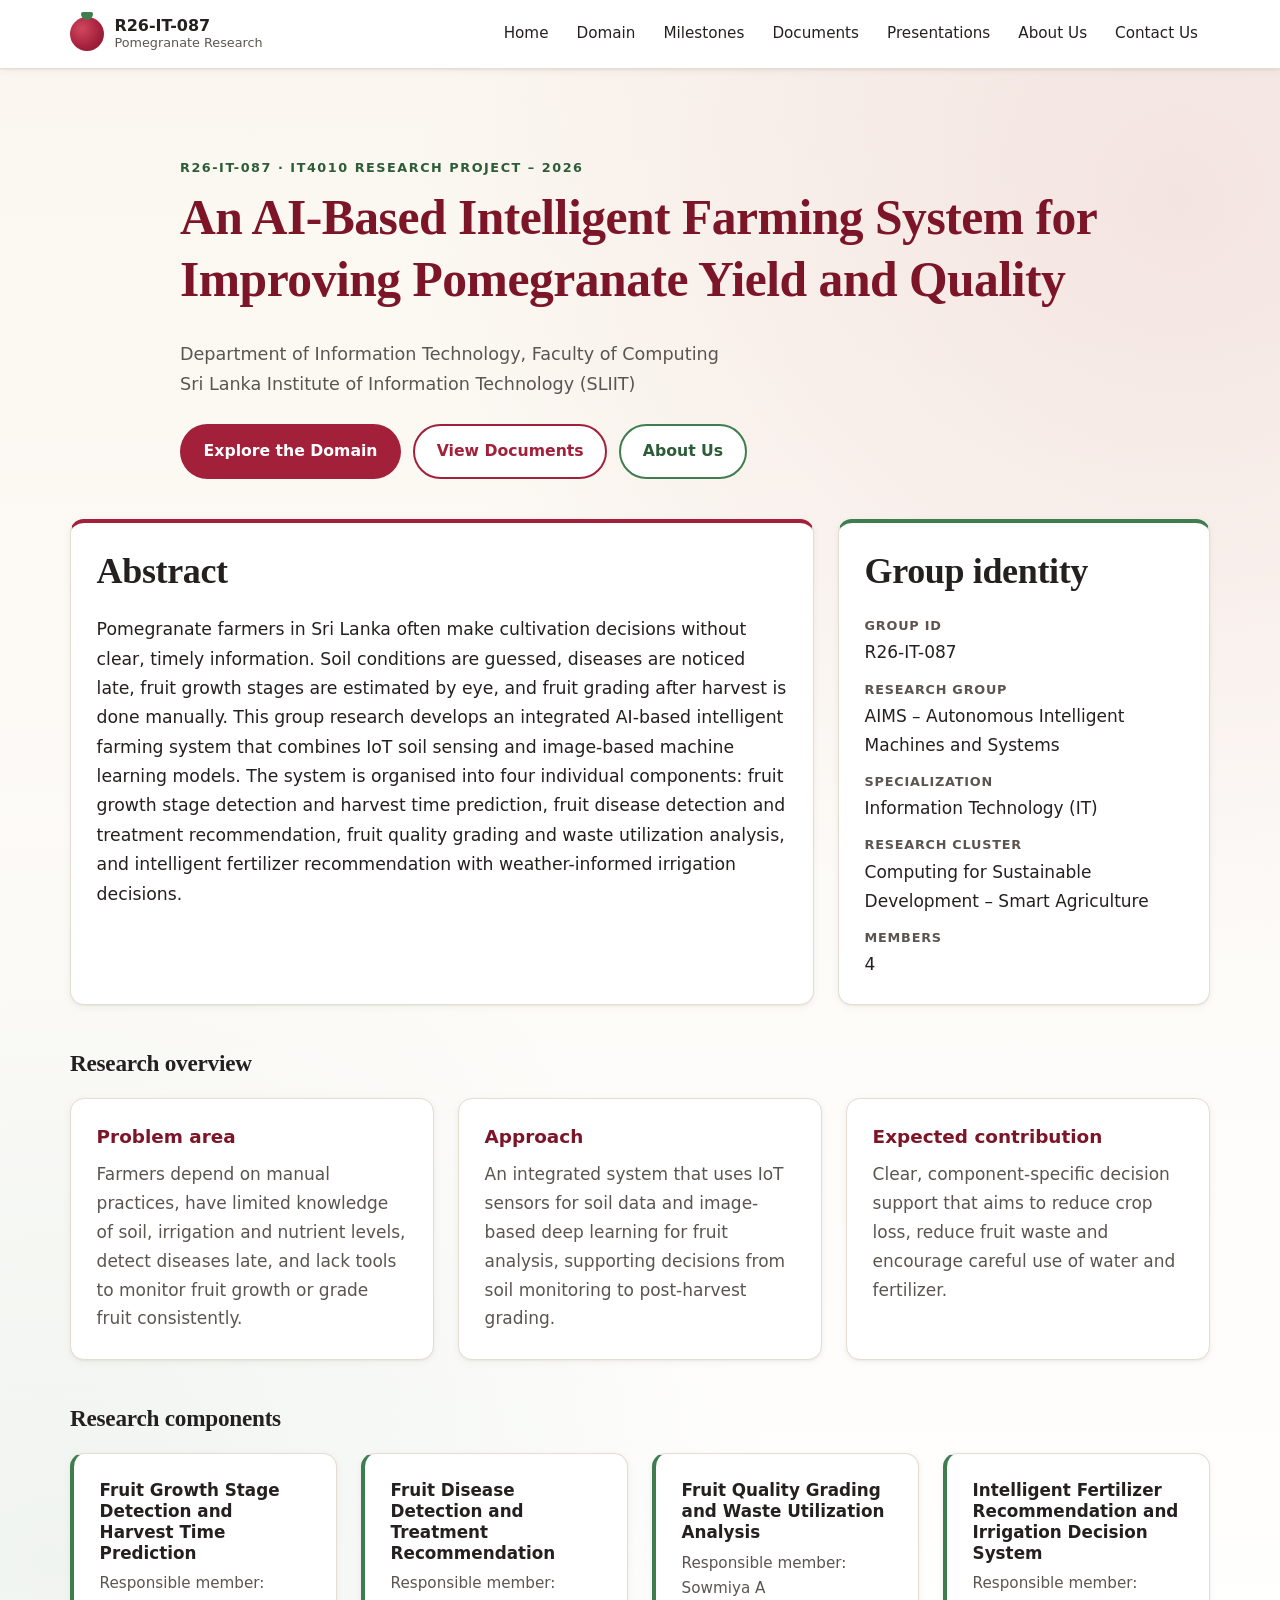
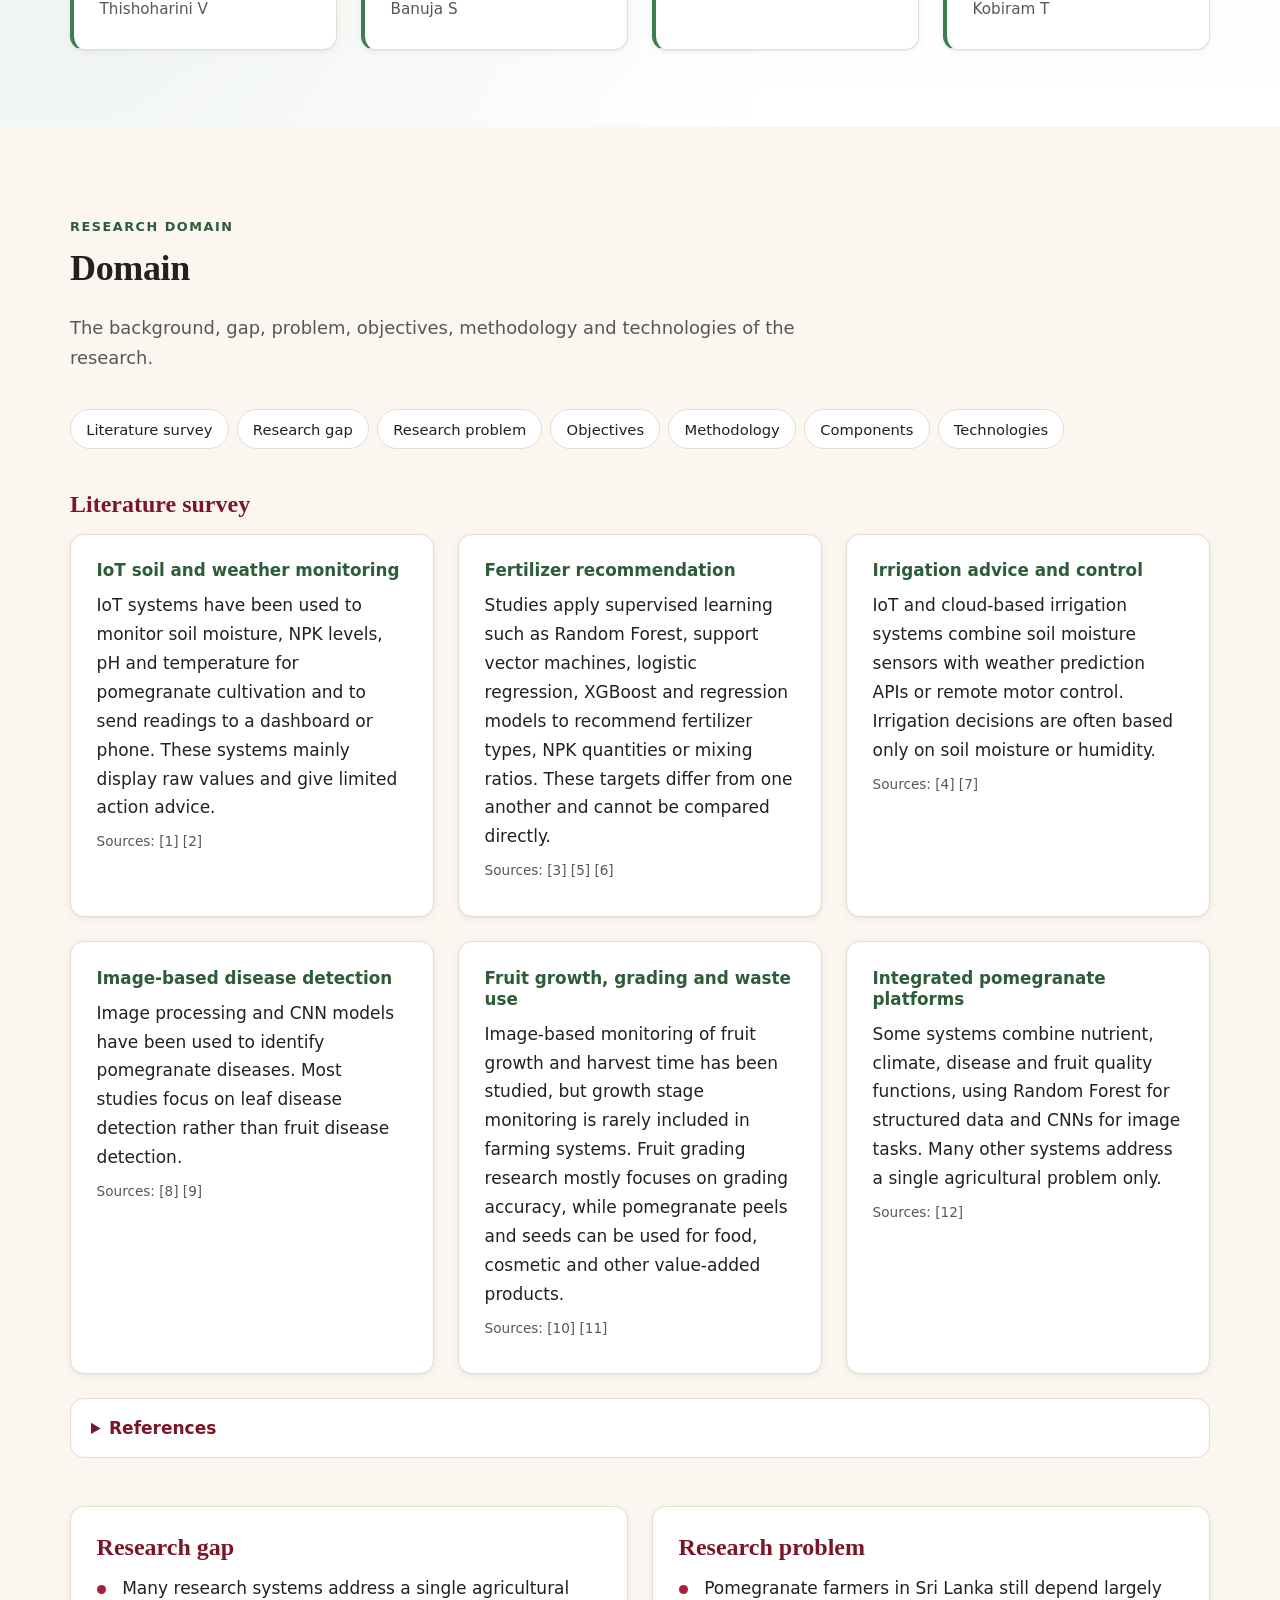
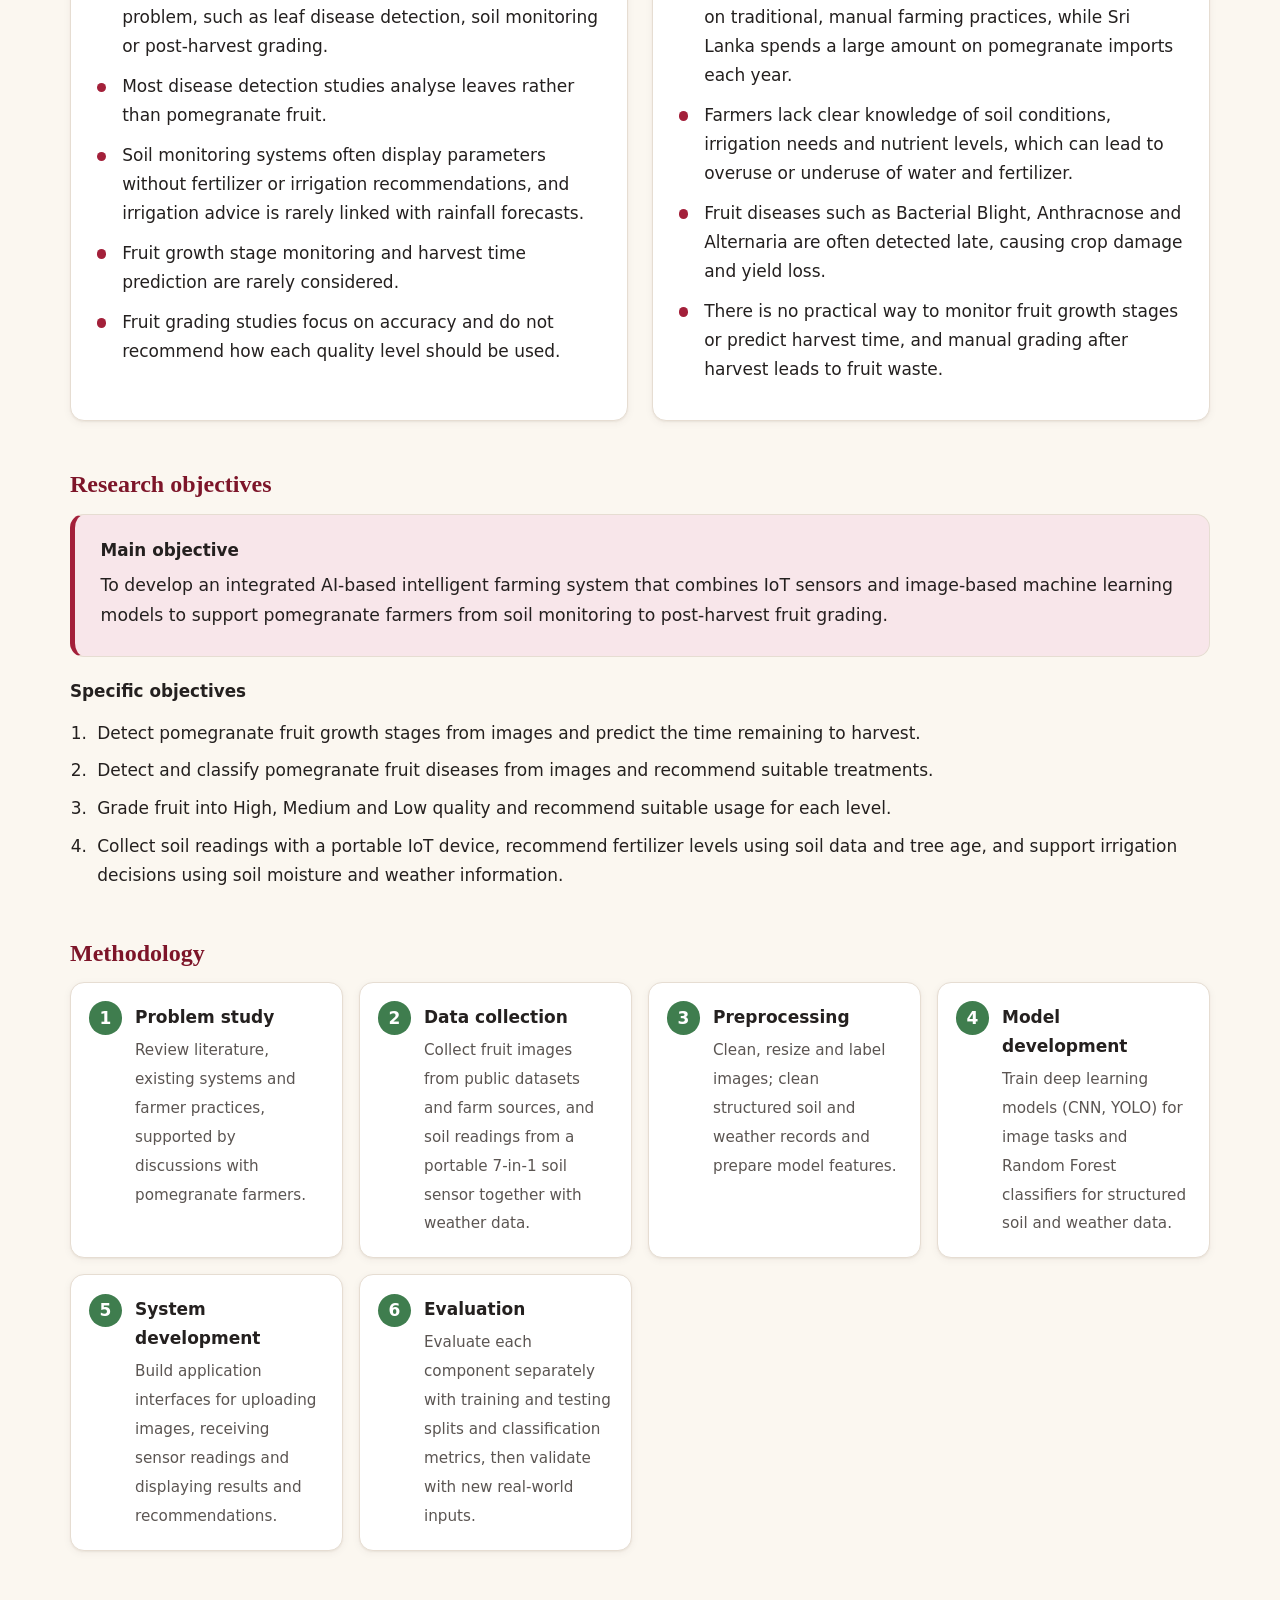
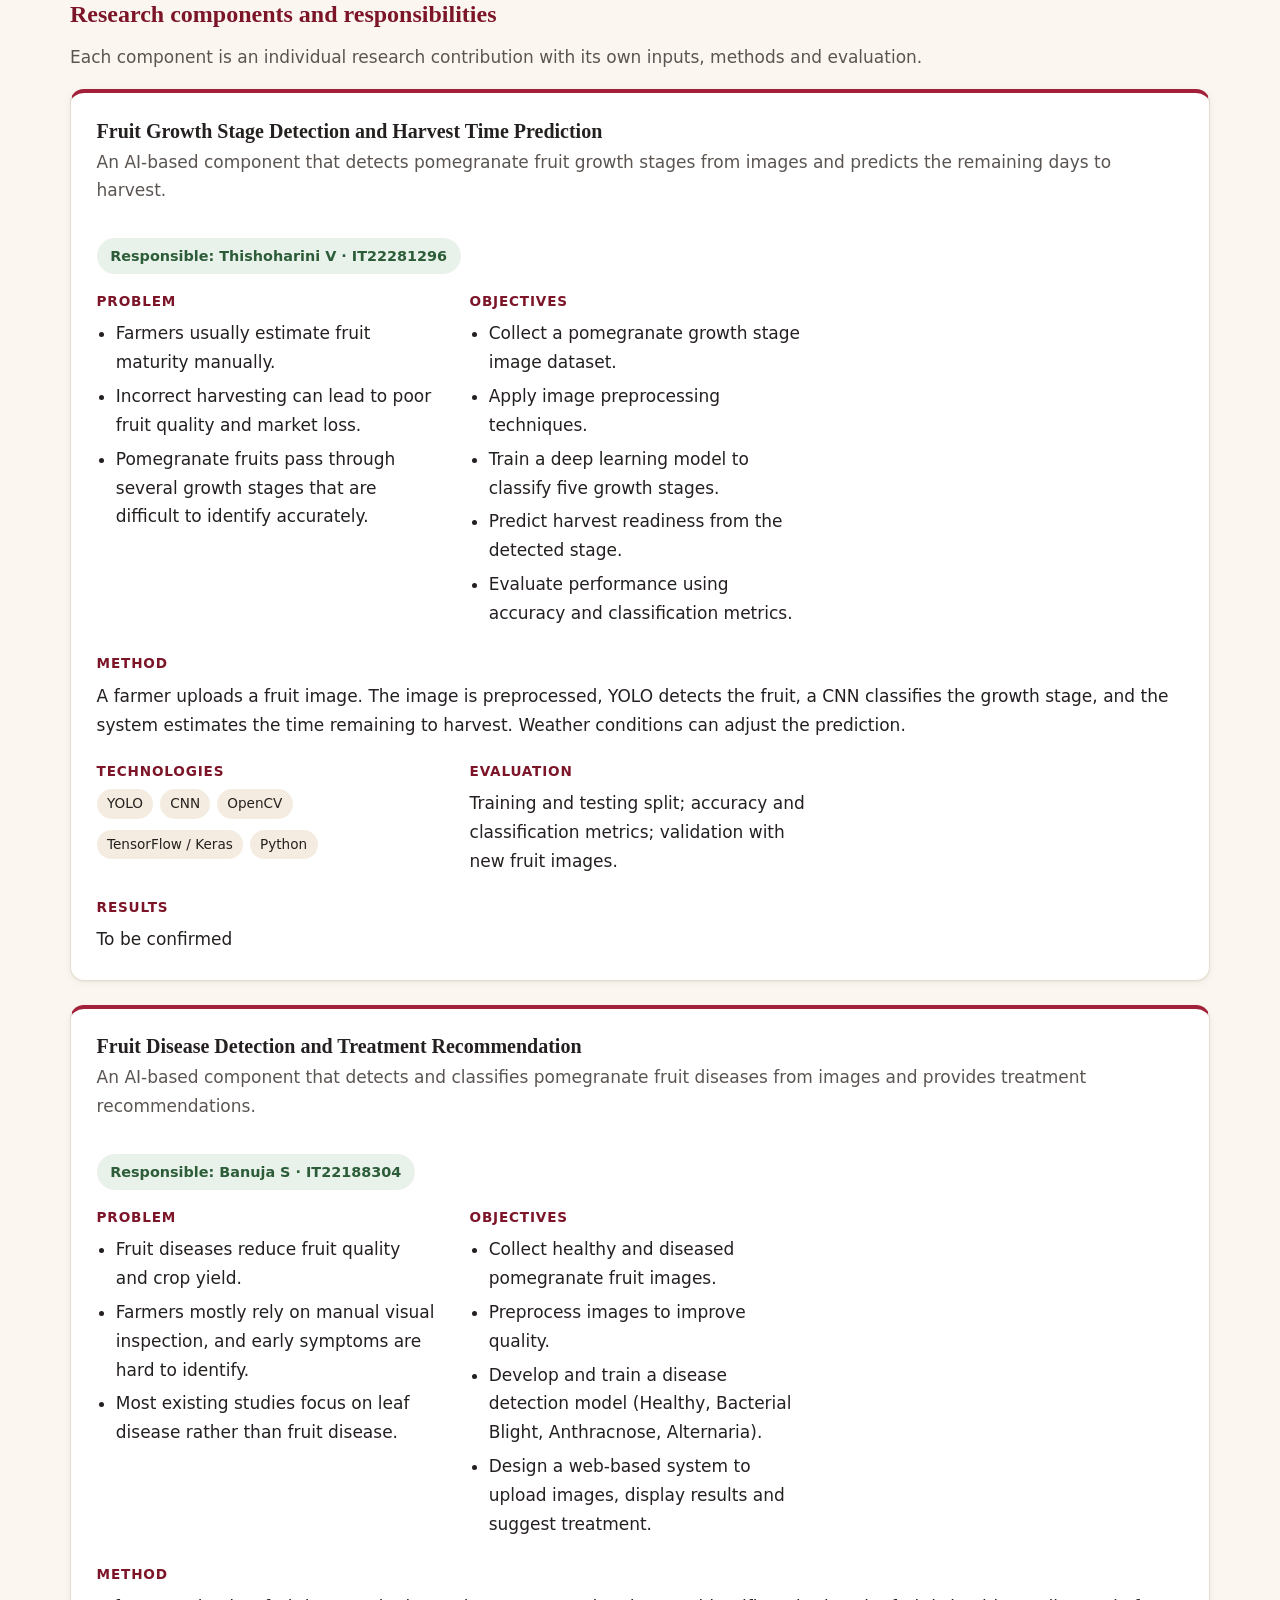
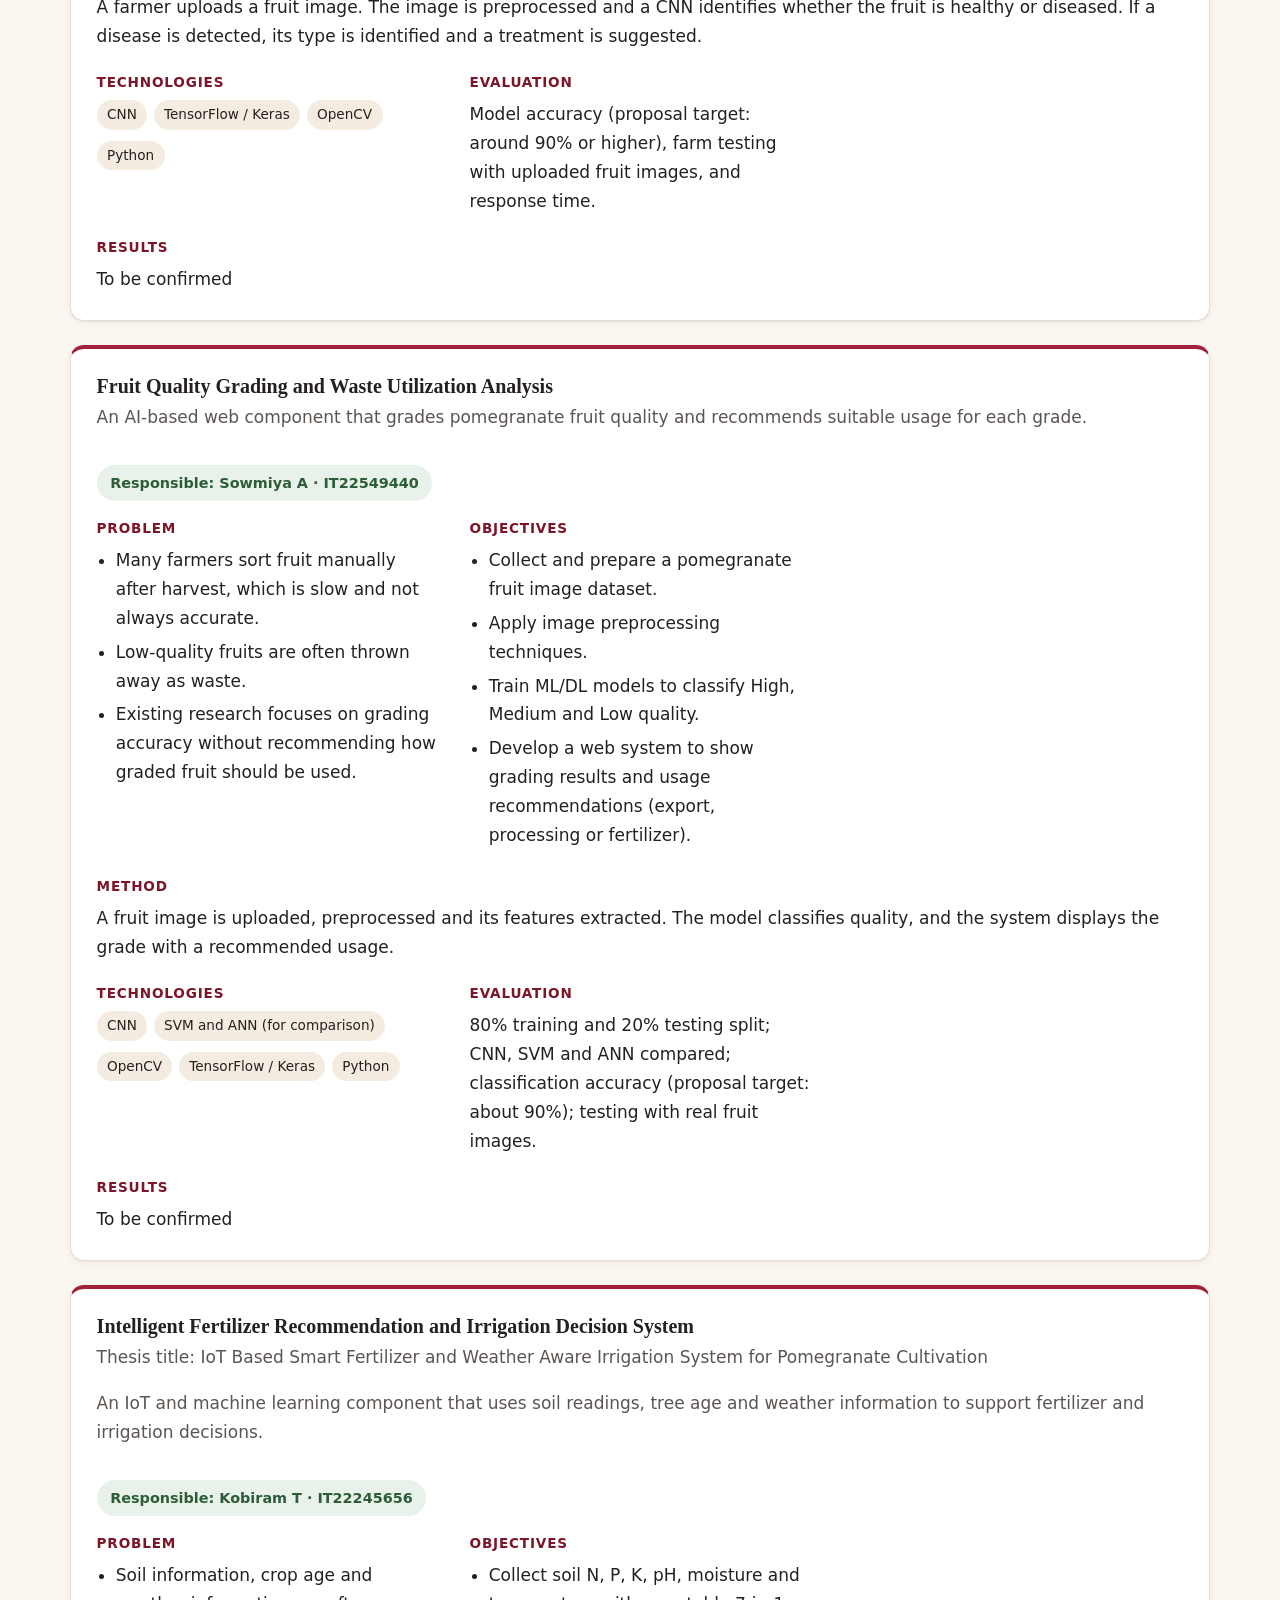
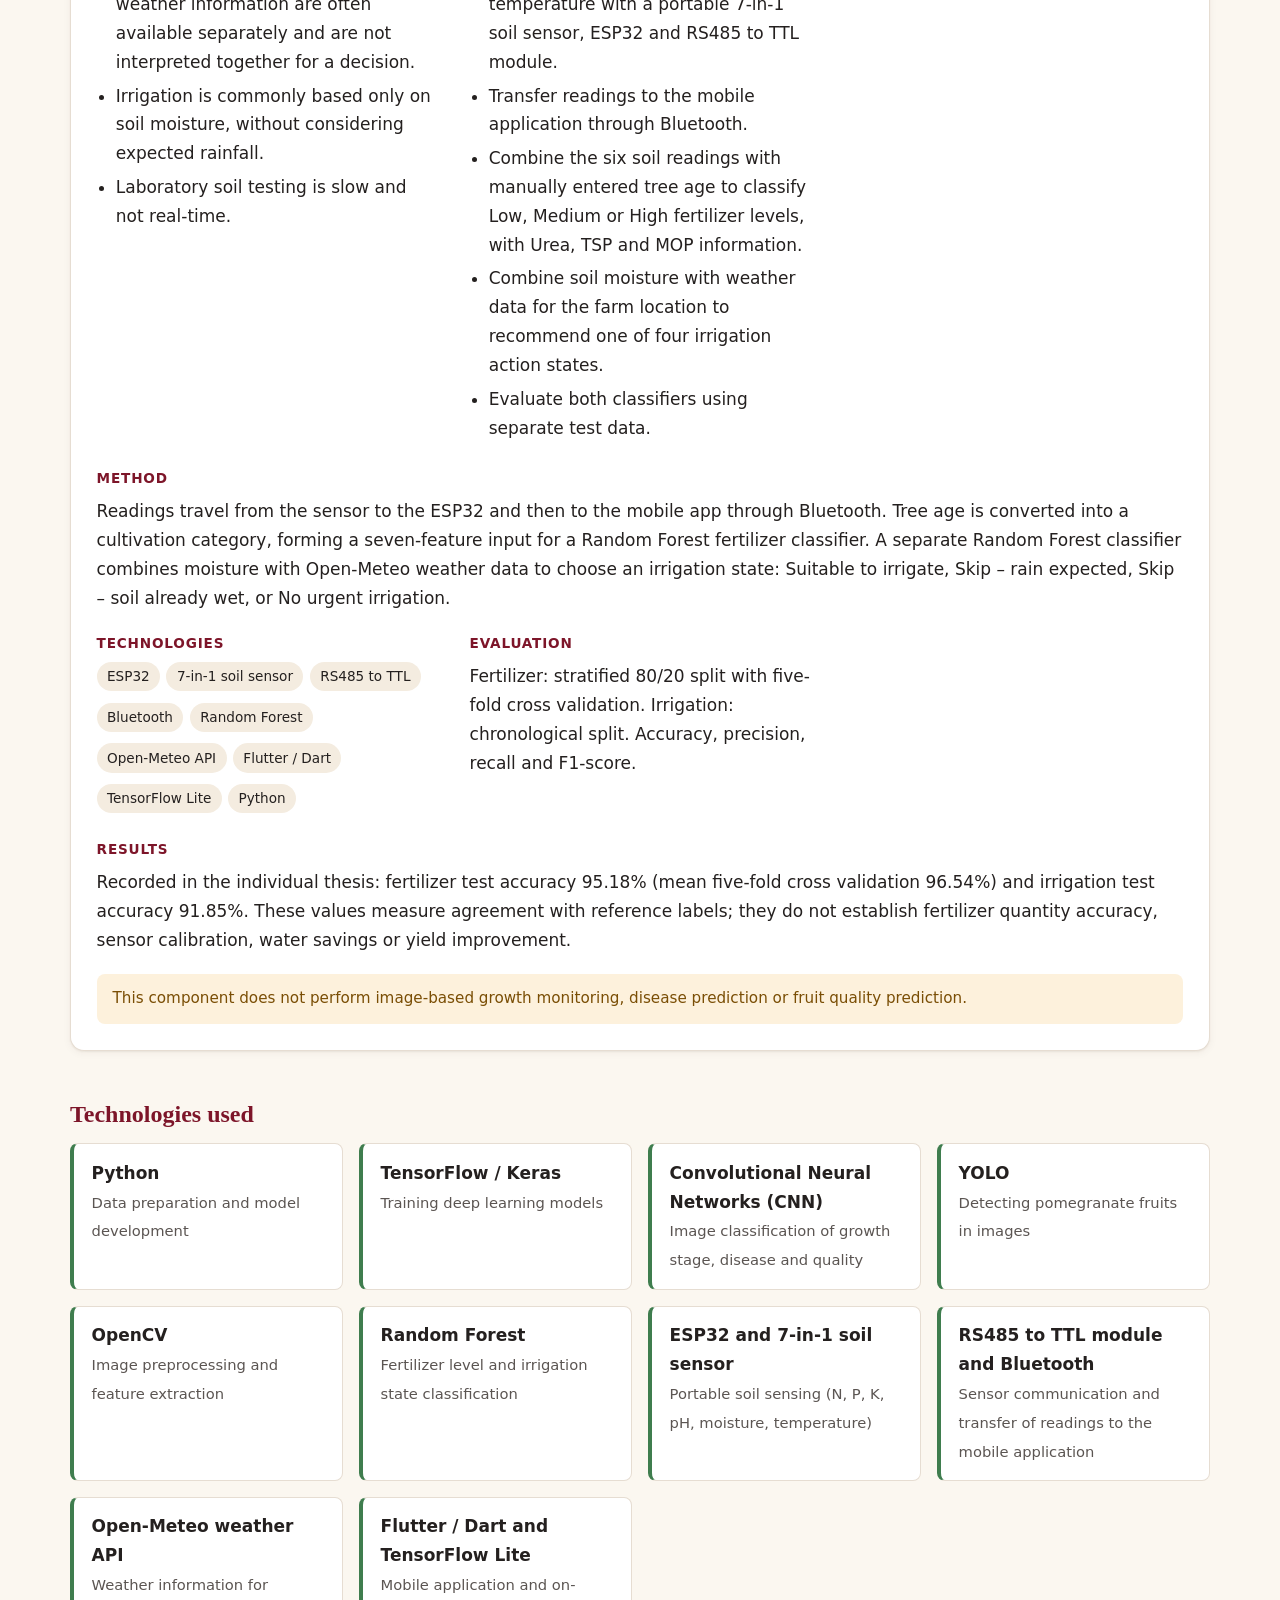
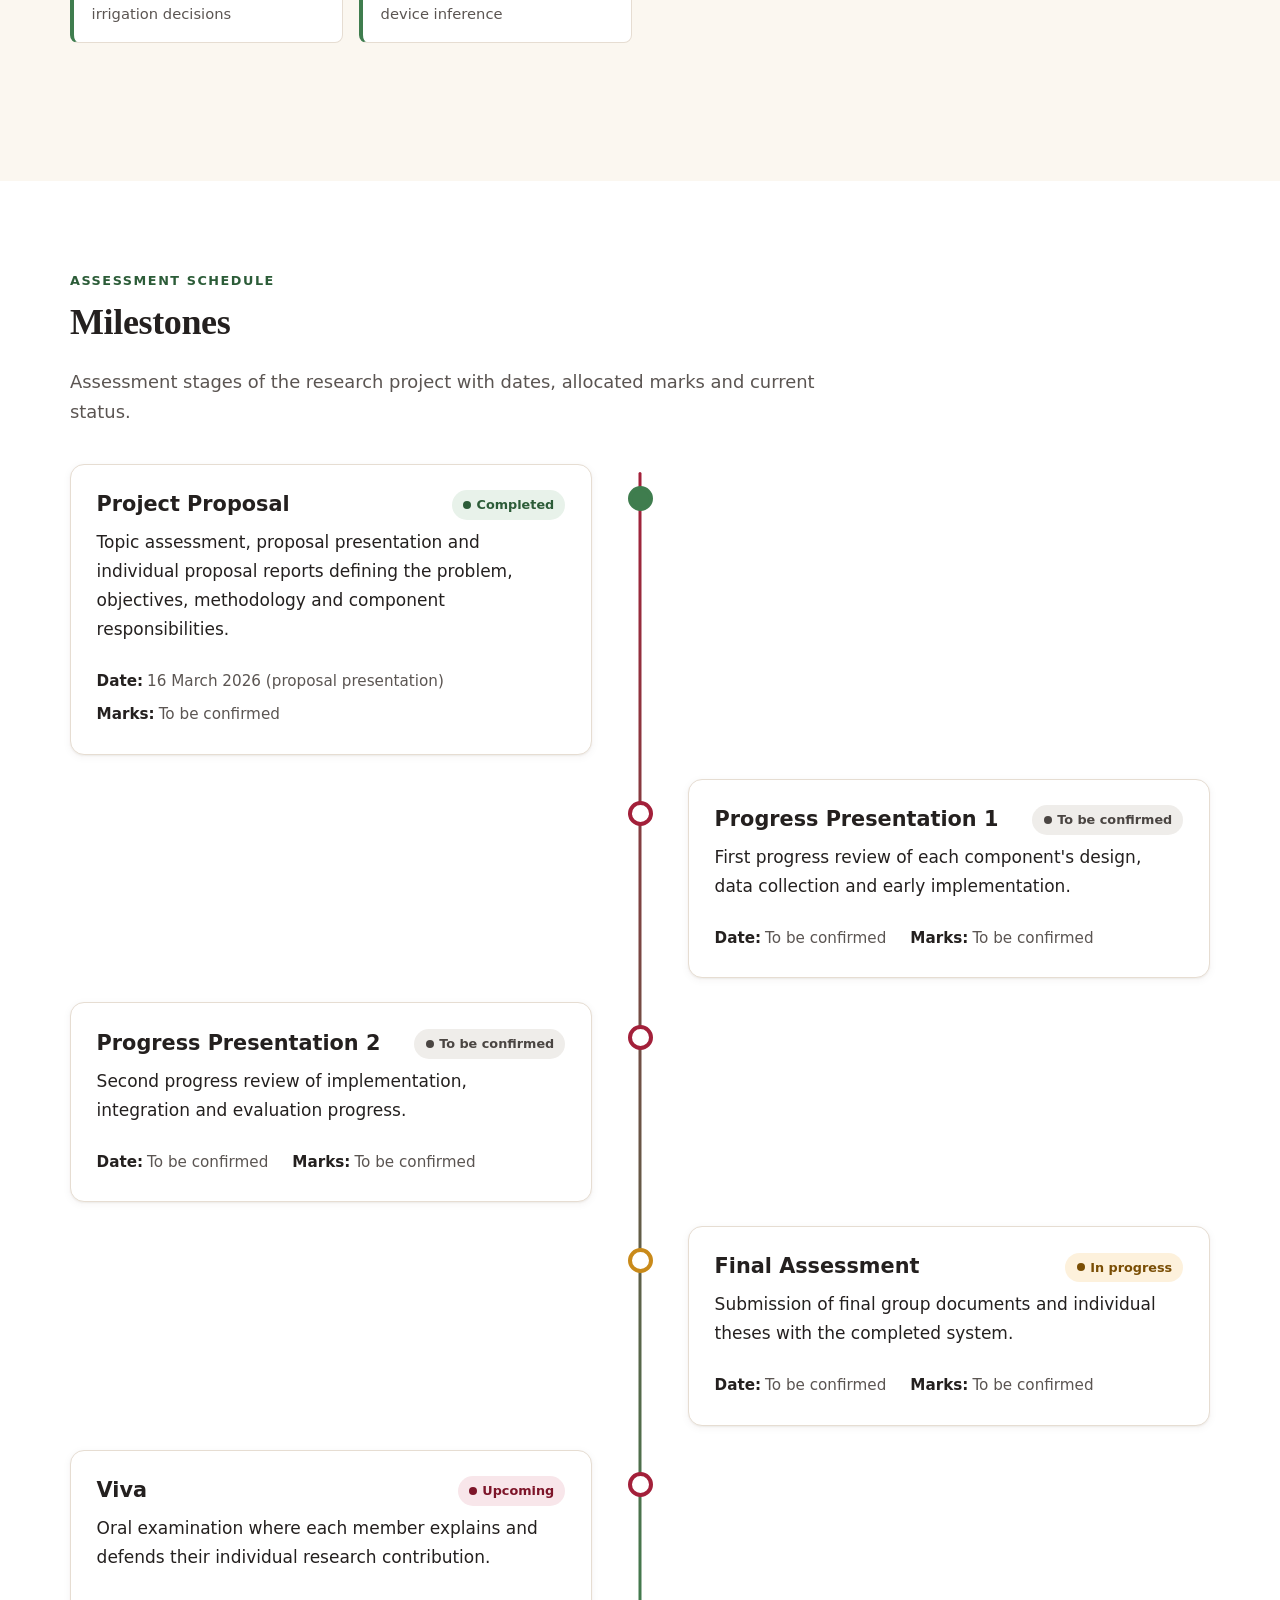
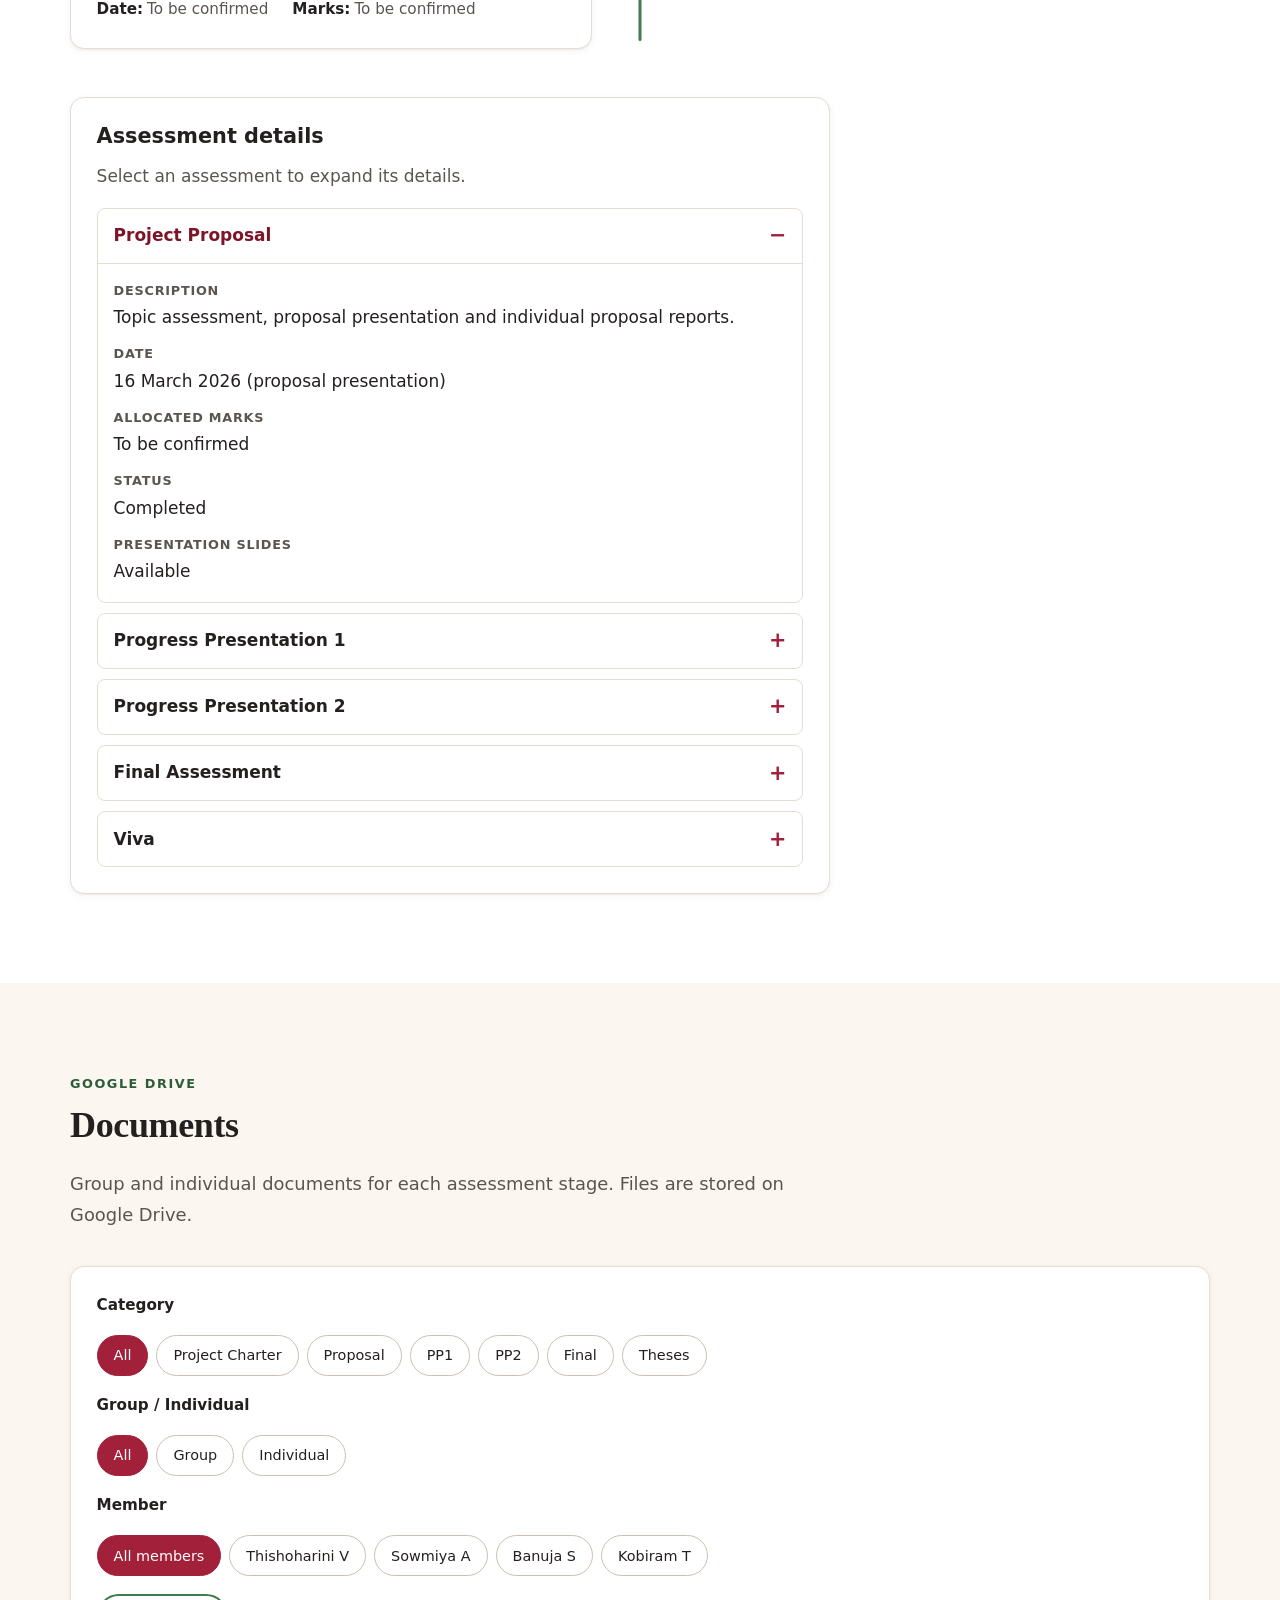
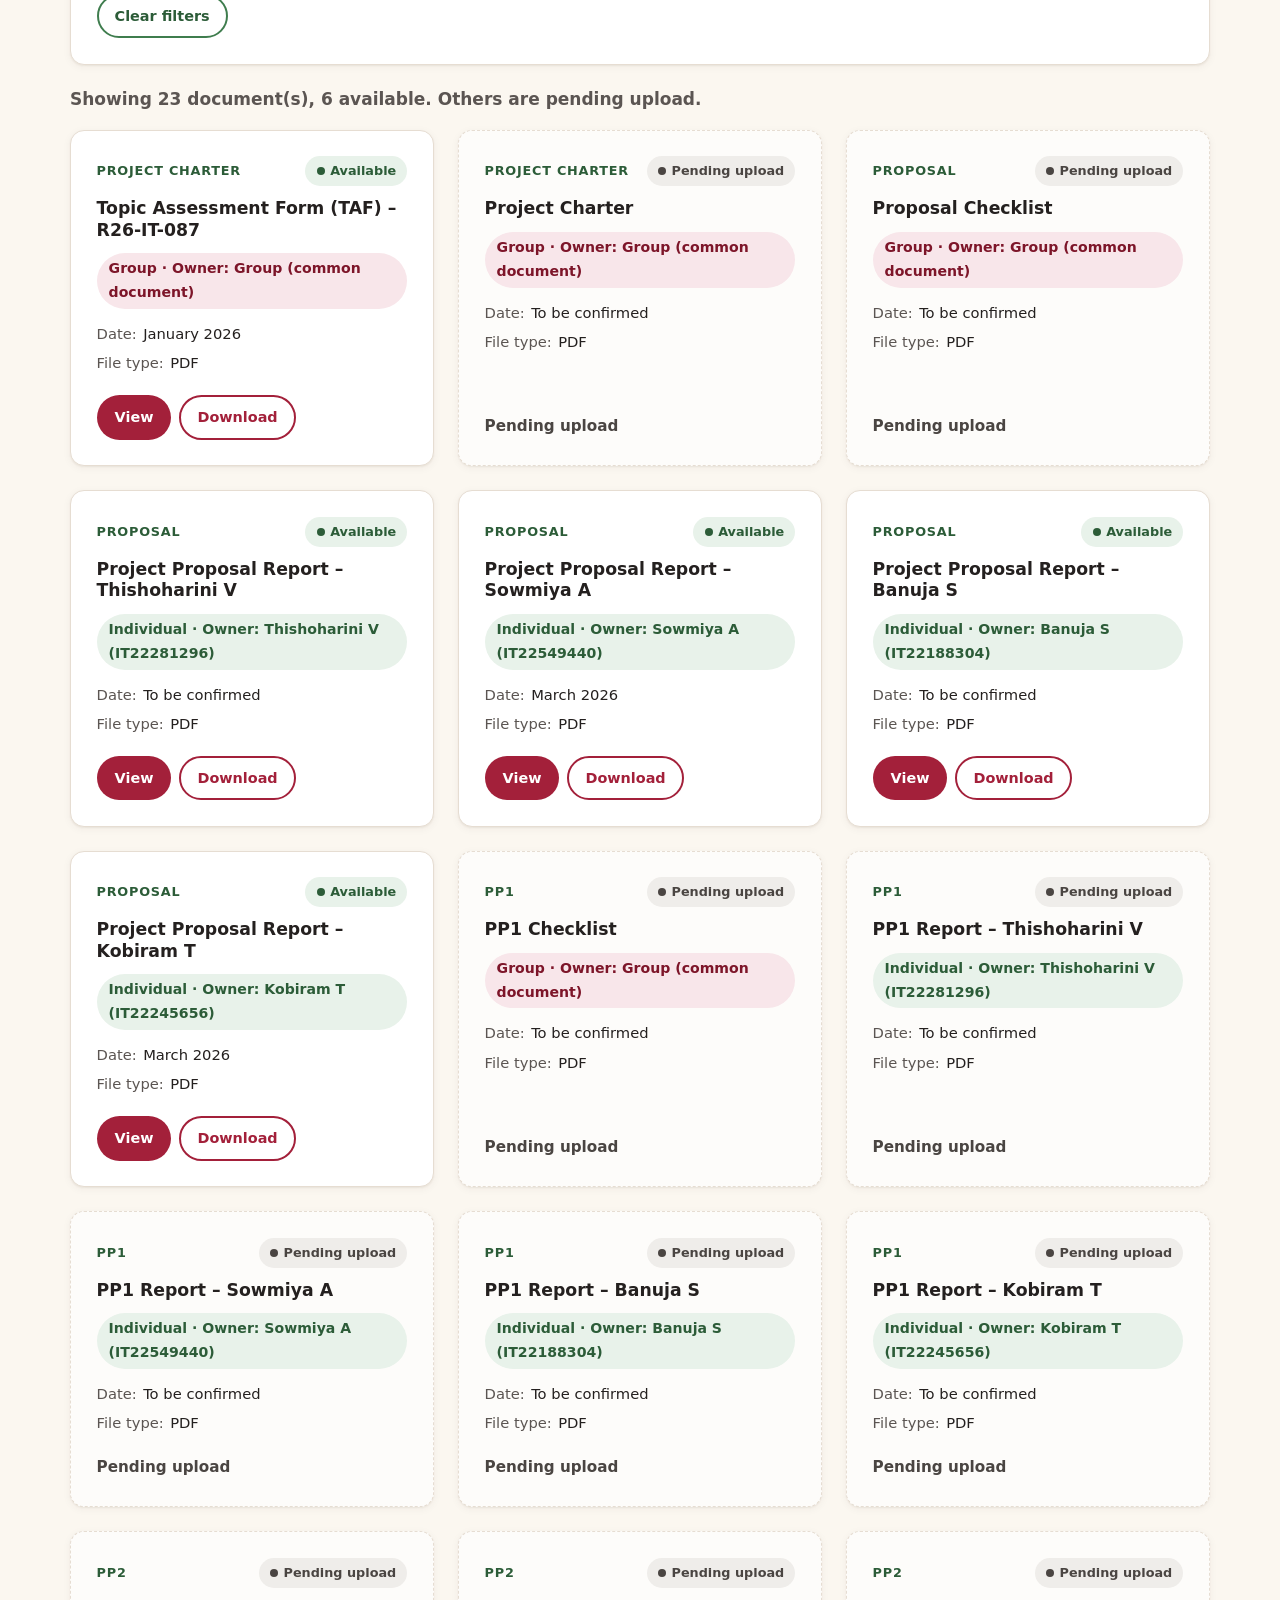
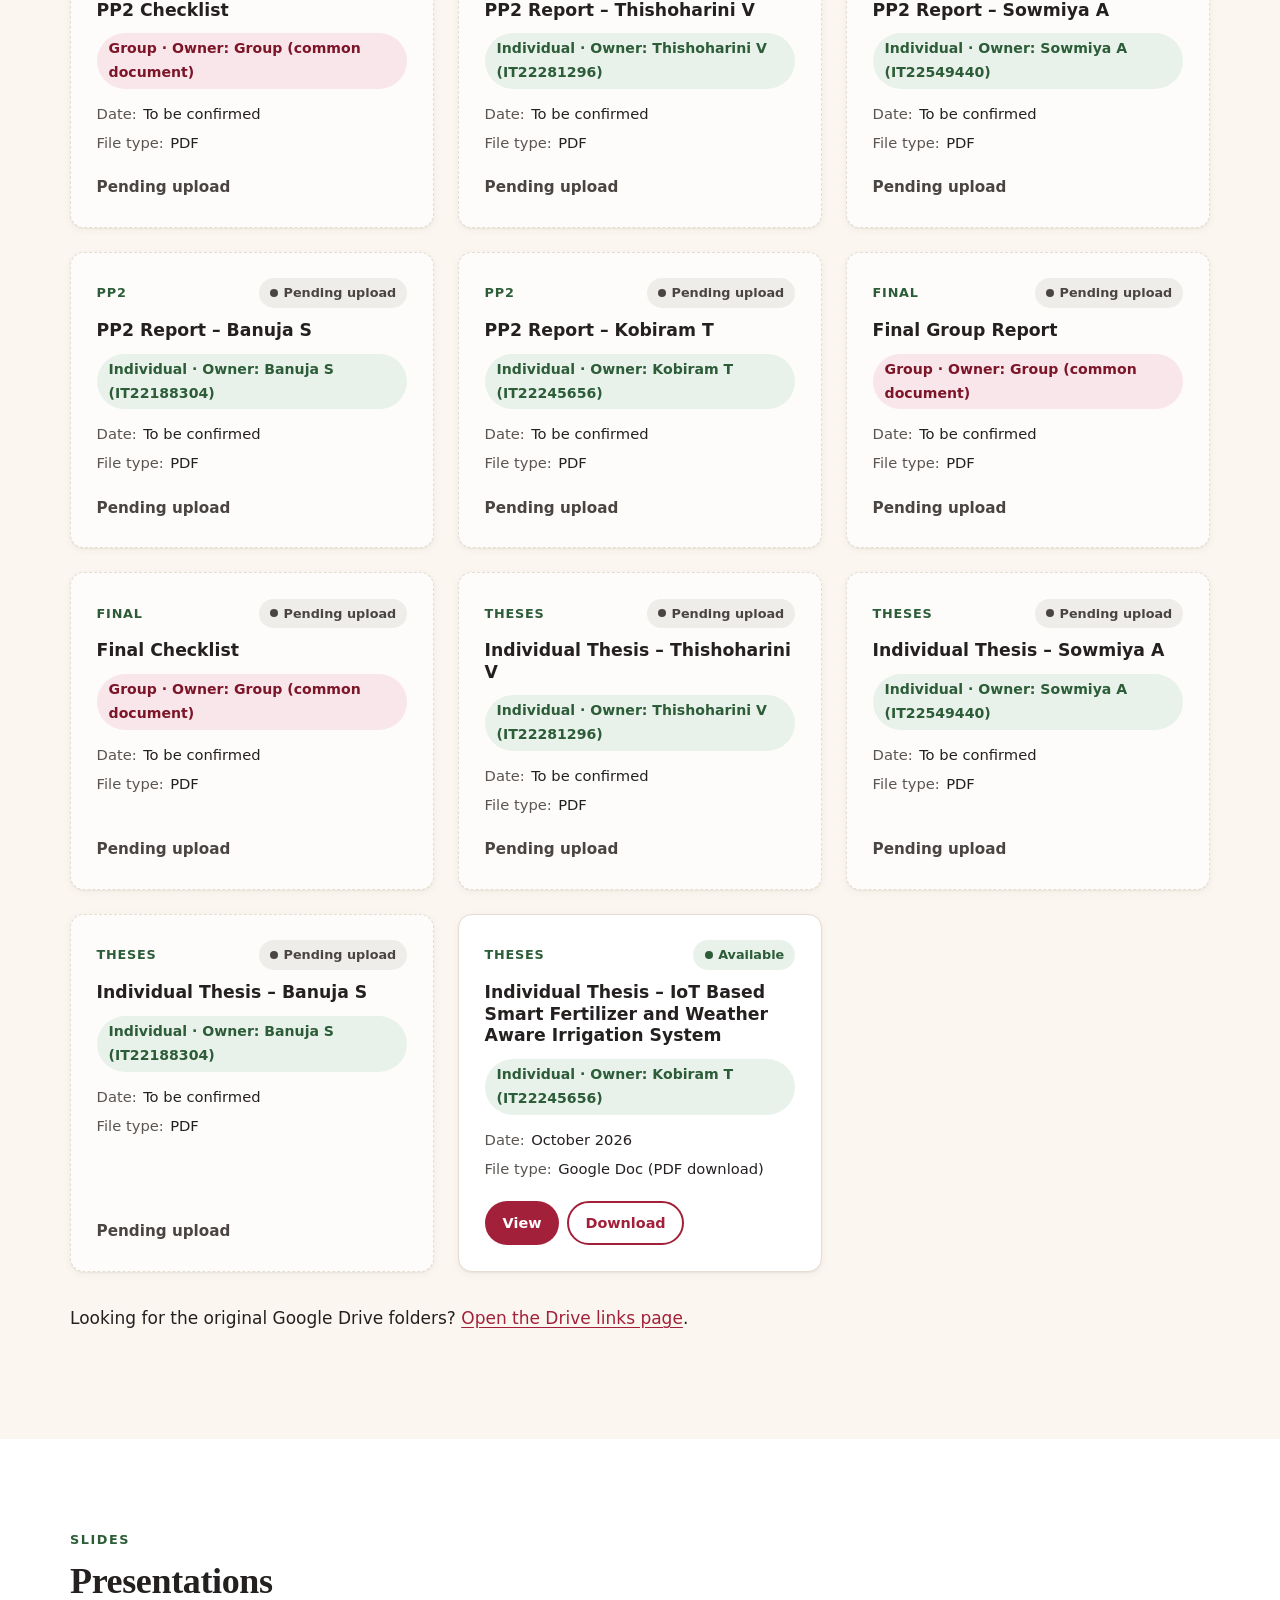
==== commit 753e643c: "final" ====
--- a/index.html
+++ b/index.html
@@ -17,15 +17,11 @@
       <a class="brand" href="#home" aria-label="R26-IT-087 research portfolio, go to Home">
         <span class="brand-mark" aria-hidden="true"></span>
         <span class="brand-text">
-          <span class="brand-id" data-bind="project.groupId"></span>
+          <span class="brand-id">R26-IT-087</span>
           <span class="brand-sub">Pomegranate Research</span>
         </span>
       </a>
-      <button class="nav-toggle" type="button" aria-expanded="false" aria-controls="site-nav">
-        <span class="nav-toggle-bar" aria-hidden="true"></span>
-        <span class="visually-hidden">Menu</span>
-      </button>
-      <nav id="site-nav" class="site-nav" aria-label="Main">
+      <nav class="site-nav" aria-label="Main">
         <ul>
           <li><a href="#home">Home</a></li>
           <li><a href="#domain">Domain</a></li>
@@ -40,14 +36,17 @@
   </header>
 
   <main id="main" tabindex="-1">
-    <!-- 1. HOME -->
+
+    <!-- =====================================================
+         1. HOME
+         ===================================================== -->
     <section id="home" class="hero" aria-labelledby="home-title">
       <div class="container hero-inner">
-        <p class="eyebrow"><span data-bind="project.groupId"></span> · <span data-bind="project.module"></span></p>
-        <h1 id="home-title" data-bind="project.title"></h1>
+        <p class="eyebrow">R26-IT-087 · IT4010 Research Project – 2026</p>
+        <h1 id="home-title">An AI-Based Intelligent Farming System for Improving Pomegranate Yield and Quality</h1>
         <p class="hero-identity">
-          <span data-bind="project.department"></span>, <span data-bind="project.faculty"></span><br>
-          <span data-bind="project.institution"></span>
+          Department of Information Technology, Faculty of Computing<br>
+          Sri Lanka Institute of Information Technology (SLIIT)
         </p>
         <div class="hero-actions">
           <a class="btn btn-primary" href="#domain">Explore the Domain</a>
@@ -59,21 +58,61 @@
         <div class="hero-grid">
           <article class="card abstract-card">
             <h2>Abstract</h2>
-            <p data-bind="project.abstract"></p>
+            <p>Pomegranate farmers in Sri Lanka often make cultivation decisions without clear, timely information. Soil conditions are guessed, diseases are noticed late, fruit growth stages are estimated by eye, and fruit grading after harvest is done manually. This group research develops an integrated AI-based intelligent farming system that combines IoT soil sensing and image-based machine learning models. The system is organised into four individual components: fruit growth stage detection and harvest time prediction, fruit disease detection and treatment recommendation, fruit quality grading and waste utilization analysis, and intelligent fertilizer recommendation with weather-informed irrigation decisions.</p>
           </article>
           <aside class="card facts-card" aria-labelledby="facts-title">
             <h2 id="facts-title">Group identity</h2>
-            <dl id="project-facts" class="facts"></dl>
+            <dl class="facts">
+              <div><dt>Group ID</dt><dd>R26-IT-087</dd></div>
+              <div><dt>Research group</dt><dd>AIMS – Autonomous Intelligent Machines and Systems</dd></div>
+              <div><dt>Specialization</dt><dd>Information Technology (IT)</dd></div>
+              <div><dt>Research cluster</dt><dd>Computing for Sustainable Development – Smart Agriculture</dd></div>
+              <div><dt>Members</dt><dd>4</dd></div>
+            </dl>
           </aside>
         </div>
+
         <h2 class="subheading">Research overview</h2>
-        <div id="overview-cards" class="grid grid-3"></div>
+        <div class="grid grid-3">
+          <article class="card overview-card">
+            <h3>Problem area</h3>
+            <p>Farmers depend on manual practices, have limited knowledge of soil, irrigation and nutrient levels, detect diseases late, and lack tools to monitor fruit growth or grade fruit consistently.</p>
+          </article>
+          <article class="card overview-card">
+            <h3>Approach</h3>
+            <p>An integrated system that uses IoT sensors for soil data and image-based deep learning for fruit analysis, supporting decisions from soil monitoring to post-harvest grading.</p>
+          </article>
+          <article class="card overview-card">
+            <h3>Expected contribution</h3>
+            <p>Clear, component-specific decision support that aims to reduce crop loss, reduce fruit waste and encourage careful use of water and fertilizer.</p>
+          </article>
+        </div>
+
         <h2 class="subheading">Research components</h2>
-        <div id="home-components" class="grid grid-4"></div>
+        <div class="grid grid-4">
+          <article class="card mini-component">
+            <h3><a href="#c-growth">Fruit Growth Stage Detection and Harvest Time Prediction</a></h3>
+            <p>Responsible member: Thishoharini V</p>
+          </article>
+          <article class="card mini-component">
+            <h3><a href="#c-disease">Fruit Disease Detection and Treatment Recommendation</a></h3>
+            <p>Responsible member: Banuja S</p>
+          </article>
+          <article class="card mini-component">
+            <h3><a href="#c-quality">Fruit Quality Grading and Waste Utilization Analysis</a></h3>
+            <p>Responsible member: Sowmiya A</p>
+          </article>
+          <article class="card mini-component">
+            <h3><a href="#c-resource">Intelligent Fertilizer Recommendation and Irrigation Decision System</a></h3>
+            <p>Responsible member: Kobiram T</p>
+          </article>
+        </div>
       </div>
     </section>
 
-    <!-- 2. DOMAIN -->
+    <!-- =====================================================
+         2. DOMAIN
+         ===================================================== -->
     <section id="domain" class="section section-cream" aria-labelledby="domain-title">
       <div class="container">
         <header class="section-head">
@@ -93,21 +132,76 @@
 
         <div id="literature" class="domain-block">
           <h3>Literature survey</h3>
-          <div id="literature-list" class="grid grid-2"></div>
+          <div class="grid grid-2">
+            <article class="card lit-card">
+              <h4>IoT soil and weather monitoring</h4>
+              <p>IoT systems have been used to monitor soil moisture, NPK levels, pH and temperature for pomegranate cultivation and to send readings to a dashboard or phone. These systems mainly display raw values and give limited action advice.</p>
+              <p class="lit-refs">Sources: [1] [2]</p>
+            </article>
+            <article class="card lit-card">
+              <h4>Fertilizer recommendation</h4>
+              <p>Studies apply supervised learning such as Random Forest, support vector machines, logistic regression, XGBoost and regression models to recommend fertilizer types, NPK quantities or mixing ratios. These targets differ from one another and cannot be compared directly.</p>
+              <p class="lit-refs">Sources: [3] [5] [6]</p>
+            </article>
+            <article class="card lit-card">
+              <h4>Irrigation advice and control</h4>
+              <p>IoT and cloud-based irrigation systems combine soil moisture sensors with weather prediction APIs or remote motor control. Irrigation decisions are often based only on soil moisture or humidity.</p>
+              <p class="lit-refs">Sources: [4] [7]</p>
+            </article>
+            <article class="card lit-card">
+              <h4>Image-based disease detection</h4>
+              <p>Image processing and CNN models have been used to identify pomegranate diseases. Most studies focus on leaf disease detection rather than fruit disease detection.</p>
+              <p class="lit-refs">Sources: [8] [9]</p>
+            </article>
+            <article class="card lit-card">
+              <h4>Fruit growth, grading and waste use</h4>
+              <p>Image-based monitoring of fruit growth and harvest time has been studied, but growth stage monitoring is rarely included in farming systems. Fruit grading research mostly focuses on grading accuracy, while pomegranate peels and seeds can be used for food, cosmetic and other value-added products.</p>
+              <p class="lit-refs">Sources: [10] [11]</p>
+            </article>
+            <article class="card lit-card">
+              <h4>Integrated pomegranate platforms</h4>
+              <p>Some systems combine nutrient, climate, disease and fruit quality functions, using Random Forest for structured data and CNNs for image tasks. Many other systems address a single agricultural problem only.</p>
+              <p class="lit-refs">Sources: [12]</p>
+            </article>
+          </div>
           <details class="references">
             <summary>References</summary>
-            <ol id="reference-list"></ol>
+            <ol>
+              <li>U. R. Harale and S. R. Kumbhar, “IoT Enabled Monitoring of Soil and Weather Parameters for Pomegranate Cultivation,” Journal of Electrical Systems, vol. 20, no. 11s, pp. 5375–5383, 2024.</li>
+              <li>H. Shahab et al., “IoT-driven smart agricultural technology for real-time soil monitoring and nutrient measurement,” Computers and Electronics in Agriculture, 2025.</li>
+              <li>M. D. Hossain, S. Mustary, M. A. Kashem, M. Z. Ferdus, and M. J. Sadeq, “IoT Enabled Soil Fertilizer Monitoring and Recommendation System in the Context of Bangladeshi Agriculture,” IEEE PEEIACON, pp. 416–421, 2024.</li>
+              <li>K. G. Anandha Jothi et al., “IoT and Cloud based Automated Irrigation System,” 3rd International Conference on Artificial Intelligence for Internet of Things, 2024.</li>
+              <li>A. Irfan, M. Hashim, Hammadullah, and A. M. Shaikh, “Advancing Agriculture with IoT and a Smart Fertilizer Recommendation System,” VFAST Transactions on Software Engineering, vol. 13, no. 3, pp. 43–54, 2025.</li>
+              <li>W. M. F. Wan Nik et al., “AI Assisted and IOT Based Fertilizer Mixing System,” Advanced and Sustainable Technologies, vol. 3, no. 1, pp. 38–45, 2024.</li>
+              <li>V. Anandkumar, T. R. Kalaiarasan, and S. Balakrishnan, “IoT Based Soil Analysis and Irrigation System,” International Journal of Pure and Applied Mathematics, vol. 119, no. 12, pp. 1127–1134, 2018.</li>
+              <li>P. B. Wakhare, S. Neduncheliyan, and K. R. Thakur, “Study of Disease Identification in Pomegranate Using Leaf Detection Technique,” 2022.</li>
+              <li>Prathibha K.N. and Adithya D.A., “An Integrated IoT-Based System for Automated Plant Disease Detection and Management,” International Journal of Innovative Science and Research Technology, 2025.</li>
+              <li>R. Milella, M. Reina, A. Nielsen, M. Paleari, and A. Vande Wouwer, “Image-Based Monitoring of Pomegranate Fruit Growth and Harvest Time Prediction,” IEEE Access, vol. 8, pp. 45970–45984, 2020.</li>
+              <li>K. Ko, Y. Dadmohammadi, and A. Abbaspourrad, “Nutritional and Bioactive Components of Pomegranate Waste Used in Food and Cosmetic Applications: A Review,” Foods, vol. 10, no. 3, 657, 2021.</li>
+              <li>V. D. Vidanapathirana et al., “Pomegranate Farming Monitoring System,” International Journal of Research in Engineering, Science and Management, vol. 6, no. 10, 2023.</li>
+            </ol>
           </details>
         </div>
 
         <div class="grid grid-2 domain-pair">
           <div id="gap" class="domain-block card">
             <h3>Research gap</h3>
-            <ul id="gap-list" class="tick-list"></ul>
+            <ul class="tick-list">
+              <li>Many research systems address a single agricultural problem, such as leaf disease detection, soil monitoring or post-harvest grading.</li>
+              <li>Most disease detection studies analyse leaves rather than pomegranate fruit.</li>
+              <li>Soil monitoring systems often display parameters without fertilizer or irrigation recommendations, and irrigation advice is rarely linked with rainfall forecasts.</li>
+              <li>Fruit growth stage monitoring and harvest time prediction are rarely considered.</li>
+              <li>Fruit grading studies focus on accuracy and do not recommend how each quality level should be used.</li>
+            </ul>
           </div>
           <div id="problem" class="domain-block card">
             <h3>Research problem</h3>
-            <ul id="problem-list" class="tick-list"></ul>
+            <ul class="tick-list">
+              <li>Pomegranate farmers in Sri Lanka still depend largely on traditional, manual farming practices, while Sri Lanka spends a large amount on pomegranate imports each year.</li>
+              <li>Farmers lack clear knowledge of soil conditions, irrigation needs and nutrient levels, which can lead to overuse or underuse of water and fertilizer.</li>
+              <li>Fruit diseases such as Bacterial Blight, Anthracnose and Alternaria are often detected late, causing crop damage and yield loss.</li>
+              <li>There is no practical way to monitor fruit growth stages or predict harvest time, and manual grading after harvest leads to fruit waste.</li>
+            </ul>
           </div>
         </div>
 
@@ -115,31 +209,212 @@
           <h3>Research objectives</h3>
           <div class="card objective-main">
             <h4>Main objective</h4>
-            <p id="objective-main"></p>
+            <p>To develop an integrated AI-based intelligent farming system that combines IoT sensors and image-based machine learning models to support pomegranate farmers from soil monitoring to post-harvest fruit grading.</p>
           </div>
           <h4 class="minor-heading">Specific objectives</h4>
-          <ol id="objective-list" class="number-list"></ol>
+          <ol class="number-list">
+            <li>Detect pomegranate fruit growth stages from images and predict the time remaining to harvest.</li>
+            <li>Detect and classify pomegranate fruit diseases from images and recommend suitable treatments.</li>
+            <li>Grade fruit into High, Medium and Low quality and recommend suitable usage for each level.</li>
+            <li>Collect soil readings with a portable IoT device, recommend fertilizer levels using soil data and tree age, and support irrigation decisions using soil moisture and weather information.</li>
+          </ol>
         </div>
 
         <div id="methodology" class="domain-block">
           <h3>Methodology</h3>
-          <ol id="method-steps" class="steps"></ol>
+          <ol class="steps">
+            <li><strong>Problem study</strong><span>Review literature, existing systems and farmer practices, supported by discussions with pomegranate farmers.</span></li>
+            <li><strong>Data collection</strong><span>Collect fruit images from public datasets and farm sources, and soil readings from a portable 7-in-1 soil sensor together with weather data.</span></li>
+            <li><strong>Preprocessing</strong><span>Clean, resize and label images; clean structured soil and weather records and prepare model features.</span></li>
+            <li><strong>Model development</strong><span>Train deep learning models (CNN, YOLO) for image tasks and Random Forest classifiers for structured soil and weather data.</span></li>
+            <li><strong>System development</strong><span>Build application interfaces for uploading images, receiving sensor readings and displaying results and recommendations.</span></li>
+            <li><strong>Evaluation</strong><span>Evaluate each component separately with training and testing splits and classification metrics, then validate with new real-world inputs.</span></li>
+          </ol>
         </div>
 
         <div id="components" class="domain-block">
           <h3>Research components and responsibilities</h3>
           <p class="muted">Each component is an individual research contribution with its own inputs, methods and evaluation.</p>
-          <div id="component-list" class="component-list"></div>
+          <div class="component-list">
+
+            <article class="card component-card" id="c-growth" aria-labelledby="c-growth-title">
+              <div class="component-head">
+                <div>
+                  <h4 id="c-growth-title">Fruit Growth Stage Detection and Harvest Time Prediction</h4>
+                  <p class="muted">An AI-based component that detects pomegranate fruit growth stages from images and predicts the remaining days to harvest.</p>
+                </div>
+                <span class="component-owner">Responsible: Thishoharini V · IT22281296</span>
+              </div>
+              <div class="component-body">
+                <div><h5>Problem</h5>
+                  <ul>
+                    <li>Farmers usually estimate fruit maturity manually.</li>
+                    <li>Incorrect harvesting can lead to poor fruit quality and market loss.</li>
+                    <li>Pomegranate fruits pass through several growth stages that are difficult to identify accurately.</li>
+                  </ul>
+                </div>
+                <div><h5>Objectives</h5>
+                  <ul>
+                    <li>Collect a pomegranate growth stage image dataset.</li>
+                    <li>Apply image preprocessing techniques.</li>
+                    <li>Train a deep learning model to classify five growth stages.</li>
+                    <li>Predict harvest readiness from the detected stage.</li>
+                    <li>Evaluate performance using accuracy and classification metrics.</li>
+                  </ul>
+                </div>
+                <div class="component-full"><h5>Method</h5>
+                  <p>A farmer uploads a fruit image. The image is preprocessed, YOLO detects the fruit, a CNN classifies the growth stage, and the system estimates the time remaining to harvest. Weather conditions can adjust the prediction.</p>
+                </div>
+                <div><h5>Technologies</h5>
+                  <ul class="tag-list"><li class="tag">YOLO</li><li class="tag">CNN</li><li class="tag">OpenCV</li><li class="tag">TensorFlow / Keras</li><li class="tag">Python</li></ul>
+                </div>
+                <div><h5>Evaluation</h5>
+                  <p>Training and testing split; accuracy and classification metrics; validation with new fruit images.</p>
+                </div>
+                <div class="component-full"><h5>Results</h5><p>To be confirmed</p></div>
+              </div>
+            </article>
+
+            <article class="card component-card" id="c-disease" aria-labelledby="c-disease-title">
+              <div class="component-head">
+                <div>
+                  <h4 id="c-disease-title">Fruit Disease Detection and Treatment Recommendation</h4>
+                  <p class="muted">An AI-based component that detects and classifies pomegranate fruit diseases from images and provides treatment recommendations.</p>
+                </div>
+                <span class="component-owner">Responsible: Banuja S · IT22188304</span>
+              </div>
+              <div class="component-body">
+                <div><h5>Problem</h5>
+                  <ul>
+                    <li>Fruit diseases reduce fruit quality and crop yield.</li>
+                    <li>Farmers mostly rely on manual visual inspection, and early symptoms are hard to identify.</li>
+                    <li>Most existing studies focus on leaf disease rather than fruit disease.</li>
+                  </ul>
+                </div>
+                <div><h5>Objectives</h5>
+                  <ul>
+                    <li>Collect healthy and diseased pomegranate fruit images.</li>
+                    <li>Preprocess images to improve quality.</li>
+                    <li>Develop and train a disease detection model (Healthy, Bacterial Blight, Anthracnose, Alternaria).</li>
+                    <li>Design a web-based system to upload images, display results and suggest treatment.</li>
+                  </ul>
+                </div>
+                <div class="component-full"><h5>Method</h5>
+                  <p>A farmer uploads a fruit image. The image is preprocessed and a CNN identifies whether the fruit is healthy or diseased. If a disease is detected, its type is identified and a treatment is suggested.</p>
+                </div>
+                <div><h5>Technologies</h5>
+                  <ul class="tag-list"><li class="tag">CNN</li><li class="tag">TensorFlow / Keras</li><li class="tag">OpenCV</li><li class="tag">Python</li></ul>
+                </div>
+                <div><h5>Evaluation</h5>
+                  <p>Model accuracy (proposal target: around 90% or higher), farm testing with uploaded fruit images, and response time.</p>
+                </div>
+                <div class="component-full"><h5>Results</h5><p>To be confirmed</p></div>
+              </div>
+            </article>
+
+            <article class="card component-card" id="c-quality" aria-labelledby="c-quality-title">
+              <div class="component-head">
+                <div>
+                  <h4 id="c-quality-title">Fruit Quality Grading and Waste Utilization Analysis</h4>
+                  <p class="muted">An AI-based web component that grades pomegranate fruit quality and recommends suitable usage for each grade.</p>
+                </div>
+                <span class="component-owner">Responsible: Sowmiya A · IT22549440</span>
+              </div>
+              <div class="component-body">
+                <div><h5>Problem</h5>
+                  <ul>
+                    <li>Many farmers sort fruit manually after harvest, which is slow and not always accurate.</li>
+                    <li>Low-quality fruits are often thrown away as waste.</li>
+                    <li>Existing research focuses on grading accuracy without recommending how graded fruit should be used.</li>
+                  </ul>
+                </div>
+                <div><h5>Objectives</h5>
+                  <ul>
+                    <li>Collect and prepare a pomegranate fruit image dataset.</li>
+                    <li>Apply image preprocessing techniques.</li>
+                    <li>Train ML/DL models to classify High, Medium and Low quality.</li>
+                    <li>Develop a web system to show grading results and usage recommendations (export, processing or fertilizer).</li>
+                  </ul>
+                </div>
+                <div class="component-full"><h5>Method</h5>
+                  <p>A fruit image is uploaded, preprocessed and its features extracted. The model classifies quality, and the system displays the grade with a recommended usage.</p>
+                </div>
+                <div><h5>Technologies</h5>
+                  <ul class="tag-list"><li class="tag">CNN</li><li class="tag">SVM and ANN (for comparison)</li><li class="tag">OpenCV</li><li class="tag">TensorFlow / Keras</li><li class="tag">Python</li></ul>
+                </div>
+                <div><h5>Evaluation</h5>
+                  <p>80% training and 20% testing split; CNN, SVM and ANN compared; classification accuracy (proposal target: about 90%); testing with real fruit images.</p>
+                </div>
+                <div class="component-full"><h5>Results</h5><p>To be confirmed</p></div>
+              </div>
+            </article>
+
+            <article class="card component-card" id="c-resource" aria-labelledby="c-resource-title">
+              <div class="component-head">
+                <div>
+                  <h4 id="c-resource-title">Intelligent Fertilizer Recommendation and Irrigation Decision System</h4>
+                  <p class="muted">Thesis title: IoT Based Smart Fertilizer and Weather Aware Irrigation System for Pomegranate Cultivation</p>
+                  <p class="muted">An IoT and machine learning component that uses soil readings, tree age and weather information to support fertilizer and irrigation decisions.</p>
+                </div>
+                <span class="component-owner">Responsible: Kobiram T · IT22245656</span>
+              </div>
+              <div class="component-body">
+                <div><h5>Problem</h5>
+                  <ul>
+                    <li>Soil information, crop age and weather information are often available separately and are not interpreted together for a decision.</li>
+                    <li>Irrigation is commonly based only on soil moisture, without considering expected rainfall.</li>
+                    <li>Laboratory soil testing is slow and not real-time.</li>
+                  </ul>
+                </div>
+                <div><h5>Objectives</h5>
+                  <ul>
+                    <li>Collect soil N, P, K, pH, moisture and temperature with a portable 7-in-1 soil sensor, ESP32 and RS485 to TTL module.</li>
+                    <li>Transfer readings to the mobile application through Bluetooth.</li>
+                    <li>Combine the six soil readings with manually entered tree age to classify Low, Medium or High fertilizer levels, with Urea, TSP and MOP information.</li>
+                    <li>Combine soil moisture with weather data for the farm location to recommend one of four irrigation action states.</li>
+                    <li>Evaluate both classifiers using separate test data.</li>
+                  </ul>
+                </div>
+                <div class="component-full"><h5>Method</h5>
+                  <p>Readings travel from the sensor to the ESP32 and then to the mobile app through Bluetooth. Tree age is converted into a cultivation category, forming a seven-feature input for a Random Forest fertilizer classifier. A separate Random Forest classifier combines moisture with Open-Meteo weather data to choose an irrigation state: Suitable to irrigate, Skip – rain expected, Skip – soil already wet, or No urgent irrigation.</p>
+                </div>
+                <div><h5>Technologies</h5>
+                  <ul class="tag-list"><li class="tag">ESP32</li><li class="tag">7-in-1 soil sensor</li><li class="tag">RS485 to TTL</li><li class="tag">Bluetooth</li><li class="tag">Random Forest</li><li class="tag">Open-Meteo API</li><li class="tag">Flutter / Dart</li><li class="tag">TensorFlow Lite</li><li class="tag">Python</li></ul>
+                </div>
+                <div><h5>Evaluation</h5>
+                  <p>Fertilizer: stratified 80/20 split with five-fold cross validation. Irrigation: chronological split. Accuracy, precision, recall and F1-score.</p>
+                </div>
+                <div class="component-full"><h5>Results</h5>
+                  <p>Recorded in the individual thesis: fertilizer test accuracy 95.18% (mean five-fold cross validation 96.54%) and irrigation test accuracy 91.85%. These values measure agreement with reference labels; they do not establish fertilizer quantity accuracy, sensor calibration, water savings or yield improvement.</p>
+                </div>
+                <p class="scope-note component-full">This component does not perform image-based growth monitoring, disease prediction or fruit quality prediction.</p>
+              </div>
+            </article>
+
+          </div>
         </div>
 
         <div id="technologies" class="domain-block">
           <h3>Technologies used</h3>
-          <ul id="tech-list" class="tech-grid"></ul>
+          <ul class="tech-grid">
+            <li><strong>Python</strong><span>Data preparation and model development</span></li>
+            <li><strong>TensorFlow / Keras</strong><span>Training deep learning models</span></li>
+            <li><strong>Convolutional Neural Networks (CNN)</strong><span>Image classification of growth stage, disease and quality</span></li>
+            <li><strong>YOLO</strong><span>Detecting pomegranate fruits in images</span></li>
+            <li><strong>OpenCV</strong><span>Image preprocessing and feature extraction</span></li>
+            <li><strong>Random Forest</strong><span>Fertilizer level and irrigation state classification</span></li>
+            <li><strong>ESP32 and 7-in-1 soil sensor</strong><span>Portable soil sensing (N, P, K, pH, moisture, temperature)</span></li>
+            <li><strong>RS485 to TTL module and Bluetooth</strong><span>Sensor communication and transfer of readings to the mobile application</span></li>
+            <li><strong>Open-Meteo weather API</strong><span>Weather information for irrigation decisions</span></li>
+            <li><strong>Flutter / Dart and TensorFlow Lite</strong><span>Mobile application and on-device inference</span></li>
+          </ul>
         </div>
       </div>
     </section>
 
-    <!-- 3. MILESTONES -->
+    <!-- =====================================================
+         3. MILESTONES
+         ===================================================== -->
     <section id="milestones" class="section" aria-labelledby="milestones-title">
       <div class="container">
         <header class="section-head">
@@ -147,18 +422,128 @@
           <h2 id="milestones-title">Milestones</h2>
           <p class="section-lead">Assessment stages of the research project with dates, allocated marks and current status.</p>
         </header>
-        <ol id="timeline" class="timeline"></ol>
+
+        <ol class="timeline">
+          <li class="timeline-item is-completed">
+            <span class="timeline-dot" aria-hidden="true"></span>
+            <article class="card timeline-card">
+              <header><h3>Project Proposal</h3><span class="badge badge-completed">Completed</span></header>
+              <p>Topic assessment, proposal presentation and individual proposal reports defining the problem, objectives, methodology and component responsibilities.</p>
+              <dl class="timeline-meta">
+                <div><dt>Date:</dt><dd>16 March 2026 (proposal presentation)</dd></div>
+                <div><dt>Marks:</dt><dd>To be confirmed</dd></div>
+              </dl>
+            </article>
+          </li>
+          <li class="timeline-item">
+            <span class="timeline-dot" aria-hidden="true"></span>
+            <article class="card timeline-card">
+              <header><h3>Progress Presentation 1</h3><span class="badge badge-tbc">To be confirmed</span></header>
+              <p>First progress review of each component's design, data collection and early implementation.</p>
+              <dl class="timeline-meta">
+                <div><dt>Date:</dt><dd>To be confirmed</dd></div>
+                <div><dt>Marks:</dt><dd>To be confirmed</dd></div>
+              </dl>
+            </article>
+          </li>
+          <li class="timeline-item">
+            <span class="timeline-dot" aria-hidden="true"></span>
+            <article class="card timeline-card">
+              <header><h3>Progress Presentation 2</h3><span class="badge badge-tbc">To be confirmed</span></header>
+              <p>Second progress review of implementation, integration and evaluation progress.</p>
+              <dl class="timeline-meta">
+                <div><dt>Date:</dt><dd>To be confirmed</dd></div>
+                <div><dt>Marks:</dt><dd>To be confirmed</dd></div>
+              </dl>
+            </article>
+          </li>
+          <li class="timeline-item is-in-progress">
+            <span class="timeline-dot" aria-hidden="true"></span>
+            <article class="card timeline-card">
+              <header><h3>Final Assessment</h3><span class="badge badge-in-progress">In progress</span></header>
+              <p>Submission of final group documents and individual theses with the completed system.</p>
+              <dl class="timeline-meta">
+                <div><dt>Date:</dt><dd>To be confirmed</dd></div>
+                <div><dt>Marks:</dt><dd>To be confirmed</dd></div>
+              </dl>
+            </article>
+          </li>
+          <li class="timeline-item">
+            <span class="timeline-dot" aria-hidden="true"></span>
+            <article class="card timeline-card">
+              <header><h3>Viva</h3><span class="badge badge-upcoming">Upcoming</span></header>
+              <p>Oral examination where each member explains and defends their individual research contribution.</p>
+              <dl class="timeline-meta">
+                <div><dt>Date:</dt><dd>To be confirmed</dd></div>
+                <div><dt>Marks:</dt><dd>To be confirmed</dd></div>
+              </dl>
+            </article>
+          </li>
+        </ol>
 
         <div class="card assessment-picker">
           <h3>Assessment details</h3>
-          <label for="assessment-select">Choose an assessment</label>
-          <select id="assessment-select"></select>
-          <div id="assessment-detail" class="assessment-detail" aria-live="polite"></div>
+          <p class="muted">Select an assessment to expand its details.</p>
+          <details class="assessment" name="assessment" open>
+            <summary>Project Proposal</summary>
+            <dl class="facts">
+              <div><dt>Description</dt><dd>Topic assessment, proposal presentation and individual proposal reports.</dd></div>
+              <div><dt>Date</dt><dd>16 March 2026 (proposal presentation)</dd></div>
+              <div><dt>Allocated marks</dt><dd>To be confirmed</dd></div>
+              <div><dt>Status</dt><dd>Completed</dd></div>
+              <div><dt>Presentation slides</dt><dd>Available</dd></div>
+            </dl>
+          </details>
+          <details class="assessment" name="assessment">
+            <summary>Progress Presentation 1</summary>
+            <dl class="facts">
+              <div><dt>Description</dt><dd>First progress review of design, data collection and early implementation.</dd></div>
+              <div><dt>Date</dt><dd>To be confirmed</dd></div>
+              <div><dt>Allocated marks</dt><dd>To be confirmed</dd></div>
+              <div><dt>Status</dt><dd>To be confirmed</dd></div>
+              <div><dt>Presentation slides</dt><dd>Pending upload</dd></div>
+            </dl>
+          </details>
+          <details class="assessment" name="assessment">
+            <summary>Progress Presentation 2</summary>
+            <dl class="facts">
+              <div><dt>Description</dt><dd>Second progress review of implementation, integration and evaluation progress.</dd></div>
+              <div><dt>Date</dt><dd>To be confirmed</dd></div>
+              <div><dt>Allocated marks</dt><dd>To be confirmed</dd></div>
+              <div><dt>Status</dt><dd>To be confirmed</dd></div>
+              <div><dt>Presentation slides</dt><dd>Pending upload</dd></div>
+            </dl>
+          </details>
+          <details class="assessment" name="assessment">
+            <summary>Final Assessment</summary>
+            <dl class="facts">
+              <div><dt>Description</dt><dd>Final group documents and individual theses with the completed system.</dd></div>
+              <div><dt>Date</dt><dd>To be confirmed</dd></div>
+              <div><dt>Allocated marks</dt><dd>To be confirmed</dd></div>
+              <div><dt>Status</dt><dd>In progress</dd></div>
+              <div><dt>Presentation slides</dt><dd>Pending upload</dd></div>
+            </dl>
+          </details>
+          <details class="assessment" name="assessment">
+            <summary>Viva</summary>
+            <dl class="facts">
+              <div><dt>Description</dt><dd>Oral examination of each member's individual research contribution.</dd></div>
+              <div><dt>Date</dt><dd>To be confirmed</dd></div>
+              <div><dt>Allocated marks</dt><dd>To be confirmed</dd></div>
+              <div><dt>Status</dt><dd>Upcoming</dd></div>
+            </dl>
+          </details>
         </div>
       </div>
     </section>
 
-    <!-- 4. DOCUMENTS -->
+    <!-- =====================================================
+         4. DOCUMENTS
+         To add a file: copy one <article class="doc-card"> block and edit it.
+         data-category: charter | proposal | pp1 | pp2 | final | theses
+         data-type:     group | individual
+         data-owner:    group | thishoharini | sowmiya | banuja | kobiram
+         ===================================================== -->
     <section id="documents" class="section section-cream" aria-labelledby="documents-title">
       <div class="container">
         <header class="section-head">
@@ -167,44 +552,241 @@
           <p class="section-lead">Group and individual documents for each assessment stage. Files are stored on Google Drive.</p>
         </header>
 
-        <form class="filters card" id="doc-filters" role="search" aria-label="Filter documents">
-          <div class="filter-field filter-search">
-            <label for="doc-search">Search by title</label>
-            <input type="search" id="doc-search" placeholder="e.g. proposal, thesis" autocomplete="off">
-          </div>
-          <div class="filter-field">
-            <label for="doc-category">Category</label>
-            <select id="doc-category"><option value="all">All categories</option></select>
-          </div>
-          <div class="filter-field">
-            <label for="doc-type">Group / Individual</label>
-            <select id="doc-type">
-              <option value="all">All</option>
-              <option value="group">Group</option>
-              <option value="individual">Individual</option>
-            </select>
-          </div>
-          <div class="filter-field">
-            <label for="doc-member">Member</label>
-            <select id="doc-member"><option value="all">All members</option></select>
-          </div>
-          <div class="filter-field filter-reset">
+        <form class="filters card" aria-label="Filter documents">
+          <fieldset class="chip-group">
+            <legend>Category</legend>
+            <input type="radio" name="cat" id="f-cat-all" checked><label for="f-cat-all">All</label>
+            <input type="radio" name="cat" id="f-cat-charter"><label for="f-cat-charter">Project Charter</label>
+            <input type="radio" name="cat" id="f-cat-proposal"><label for="f-cat-proposal">Proposal</label>
+            <input type="radio" name="cat" id="f-cat-pp1"><label for="f-cat-pp1">PP1</label>
+            <input type="radio" name="cat" id="f-cat-pp2"><label for="f-cat-pp2">PP2</label>
+            <input type="radio" name="cat" id="f-cat-final"><label for="f-cat-final">Final</label>
+            <input type="radio" name="cat" id="f-cat-theses"><label for="f-cat-theses">Theses</label>
+          </fieldset>
+          <fieldset class="chip-group">
+            <legend>Group / Individual</legend>
+            <input type="radio" name="type" id="f-type-all" checked><label for="f-type-all">All</label>
+            <input type="radio" name="type" id="f-type-group"><label for="f-type-group">Group</label>
+            <input type="radio" name="type" id="f-type-individual"><label for="f-type-individual">Individual</label>
+          </fieldset>
+          <fieldset class="chip-group">
+            <legend>Member</legend>
+            <input type="radio" name="member" id="f-mem-all" checked><label for="f-mem-all">All members</label>
+            <input type="radio" name="member" id="f-mem-thishoharini"><label for="f-mem-thishoharini">Thishoharini V</label>
+            <input type="radio" name="member" id="f-mem-sowmiya"><label for="f-mem-sowmiya">Sowmiya A</label>
+            <input type="radio" name="member" id="f-mem-banuja"><label for="f-mem-banuja">Banuja S</label>
+            <input type="radio" name="member" id="f-mem-kobiram"><label for="f-mem-kobiram">Kobiram T</label>
+          </fieldset>
+          <div class="filter-reset">
             <button type="reset" class="btn btn-ghost btn-small">Clear filters</button>
           </div>
         </form>
-        <div class="category-chips" id="category-chips" role="group" aria-label="Quick category filter"></div>
-        <p id="doc-count" class="result-count" aria-live="polite"></p>
-        <div id="doc-list" class="grid grid-3 doc-grid"></div>
-
-        <div class="folder-panel">
-          <h3>Drive folders</h3>
-          <p class="muted">Browse the shared folders directly. The site lists only files that have been added to the configuration.</p>
-          <ul id="folder-list" class="folder-list"></ul>
-        </div>
+
+        <div class="doc-results">
+          <div class="grid grid-3 doc-grid">
+
+            <!-- Project Charter -->
+            <article class="card doc-card is-available" data-category="charter" data-type="group" data-owner="group">
+              <div class="doc-top"><span class="doc-category">Project Charter</span><span class="badge badge-available">Available</span></div>
+              <h3>Topic Assessment Form (TAF) – R26-IT-087</h3>
+              <p class="owner-pill owner-group">Group · Owner: Group (common document)</p>
+              <dl class="doc-meta"><div><dt>Date:</dt><dd>January 2026</dd></div><div><dt>File type:</dt><dd>PDF</dd></div></dl>
+              <div class="doc-actions">
+                <a class="btn btn-primary btn-small" href="https://drive.google.com/file/d/1u_8ZlPLS86pP6HG_V8qnqDpiHsCNJfiE/view?usp=sharing" target="_blank" rel="noopener noreferrer" aria-label="View Topic Assessment Form (opens in a new tab)">View</a>
+                <a class="btn btn-outline btn-small" href="https://drive.google.com/uc?export=download&amp;id=1u_8ZlPLS86pP6HG_V8qnqDpiHsCNJfiE" target="_blank" rel="noopener noreferrer" aria-label="Download Topic Assessment Form (PDF)">Download</a>
+              </div>
+            </article>
+            <article class="card doc-card is-pending" data-category="charter" data-type="group" data-owner="group">
+              <div class="doc-top"><span class="doc-category">Project Charter</span><span class="badge badge-pending">Pending upload</span></div>
+              <h3>Project Charter</h3>
+              <p class="owner-pill owner-group">Group · Owner: Group (common document)</p>
+              <dl class="doc-meta"><div><dt>Date:</dt><dd>To be confirmed</dd></div><div><dt>File type:</dt><dd>PDF</dd></div></dl>
+              <p class="pending-note">Pending upload</p>
+            </article>
+
+            <!-- Proposal -->
+            <article class="card doc-card is-pending" data-category="proposal" data-type="group" data-owner="group">
+              <div class="doc-top"><span class="doc-category">Proposal</span><span class="badge badge-pending">Pending upload</span></div>
+              <h3>Proposal Checklist</h3>
+              <p class="owner-pill owner-group">Group · Owner: Group (common document)</p>
+              <dl class="doc-meta"><div><dt>Date:</dt><dd>To be confirmed</dd></div><div><dt>File type:</dt><dd>PDF</dd></div></dl>
+              <p class="pending-note">Pending upload</p>
+            </article>
+            <article class="card doc-card is-available" data-category="proposal" data-type="individual" data-owner="thishoharini">
+              <div class="doc-top"><span class="doc-category">Proposal</span><span class="badge badge-available">Available</span></div>
+              <h3>Project Proposal Report – Thishoharini V</h3>
+              <p class="owner-pill owner-individual">Individual · Owner: Thishoharini V (IT22281296)</p>
+              <dl class="doc-meta"><div><dt>Date:</dt><dd>To be confirmed</dd></div><div><dt>File type:</dt><dd>PDF</dd></div></dl>
+              <div class="doc-actions">
+                <a class="btn btn-primary btn-small" href="https://drive.google.com/file/d/1NIInY0se8h4Te-3LIkKn5u2vp_I1LPEK/view?usp=sharing" target="_blank" rel="noopener noreferrer" aria-label="View Project Proposal Report of Thishoharini V (opens in a new tab)">View</a>
+                <a class="btn btn-outline btn-small" href="https://drive.google.com/uc?export=download&amp;id=1NIInY0se8h4Te-3LIkKn5u2vp_I1LPEK" target="_blank" rel="noopener noreferrer" aria-label="Download Project Proposal Report of Thishoharini V (PDF)">Download</a>
+              </div>
+            </article>
+            <article class="card doc-card is-available" data-category="proposal" data-type="individual" data-owner="sowmiya">
+              <div class="doc-top"><span class="doc-category">Proposal</span><span class="badge badge-available">Available</span></div>
+              <h3>Project Proposal Report – Sowmiya A</h3>
+              <p class="owner-pill owner-individual">Individual · Owner: Sowmiya A (IT22549440)</p>
+              <dl class="doc-meta"><div><dt>Date:</dt><dd>March 2026</dd></div><div><dt>File type:</dt><dd>PDF</dd></div></dl>
+              <div class="doc-actions">
+                <a class="btn btn-primary btn-small" href="https://drive.google.com/file/d/1qq6EB2KlI4TX9lp25YkO0JmfjPXL0mXG/view?usp=sharing" target="_blank" rel="noopener noreferrer" aria-label="View Project Proposal Report of Sowmiya A (opens in a new tab)">View</a>
+                <a class="btn btn-outline btn-small" href="https://drive.google.com/uc?export=download&amp;id=1qq6EB2KlI4TX9lp25YkO0JmfjPXL0mXG" target="_blank" rel="noopener noreferrer" aria-label="Download Project Proposal Report of Sowmiya A (PDF)">Download</a>
+              </div>
+            </article>
+            <article class="card doc-card is-available" data-category="proposal" data-type="individual" data-owner="banuja">
+              <div class="doc-top"><span class="doc-category">Proposal</span><span class="badge badge-available">Available</span></div>
+              <h3>Project Proposal Report – Banuja S</h3>
+              <p class="owner-pill owner-individual">Individual · Owner: Banuja S (IT22188304)</p>
+              <dl class="doc-meta"><div><dt>Date:</dt><dd>To be confirmed</dd></div><div><dt>File type:</dt><dd>PDF</dd></div></dl>
+              <div class="doc-actions">
+                <a class="btn btn-primary btn-small" href="https://drive.google.com/file/d/1ImIv1-ptctwOTxkeSVjaC91RJxDk9PVC/view?usp=sharing" target="_blank" rel="noopener noreferrer" aria-label="View Project Proposal Report of Banuja S (opens in a new tab)">View</a>
+                <a class="btn btn-outline btn-small" href="https://drive.google.com/uc?export=download&amp;id=1ImIv1-ptctwOTxkeSVjaC91RJxDk9PVC" target="_blank" rel="noopener noreferrer" aria-label="Download Project Proposal Report of Banuja S (PDF)">Download</a>
+              </div>
+            </article>
+            <article class="card doc-card is-available" data-category="proposal" data-type="individual" data-owner="kobiram">
+              <div class="doc-top"><span class="doc-category">Proposal</span><span class="badge badge-available">Available</span></div>
+              <h3>Project Proposal Report – Kobiram T</h3>
+              <p class="owner-pill owner-individual">Individual · Owner: Kobiram T (IT22245656)</p>
+              <dl class="doc-meta"><div><dt>Date:</dt><dd>March 2026</dd></div><div><dt>File type:</dt><dd>PDF</dd></div></dl>
+              <div class="doc-actions">
+                <a class="btn btn-primary btn-small" href="https://drive.google.com/file/d/1h65AtxcCqlKVQwg1EcQouTgx2xbi8NQq/view?usp=sharing" target="_blank" rel="noopener noreferrer" aria-label="View Project Proposal Report of Kobiram T (opens in a new tab)">View</a>
+                <a class="btn btn-outline btn-small" href="https://drive.google.com/uc?export=download&amp;id=1h65AtxcCqlKVQwg1EcQouTgx2xbi8NQq" target="_blank" rel="noopener noreferrer" aria-label="Download Project Proposal Report of Kobiram T (PDF)">Download</a>
+              </div>
+            </article>
+
+            <!-- PP1 -->
+            <article class="card doc-card is-pending" data-category="pp1" data-type="group" data-owner="group">
+              <div class="doc-top"><span class="doc-category">PP1</span><span class="badge badge-pending">Pending upload</span></div>
+              <h3>PP1 Checklist</h3>
+              <p class="owner-pill owner-group">Group · Owner: Group (common document)</p>
+              <dl class="doc-meta"><div><dt>Date:</dt><dd>To be confirmed</dd></div><div><dt>File type:</dt><dd>PDF</dd></div></dl>
+              <p class="pending-note">Pending upload</p>
+            </article>
+            <article class="card doc-card is-pending" data-category="pp1" data-type="individual" data-owner="thishoharini">
+              <div class="doc-top"><span class="doc-category">PP1</span><span class="badge badge-pending">Pending upload</span></div>
+              <h3>PP1 Report – Thishoharini V</h3>
+              <p class="owner-pill owner-individual">Individual · Owner: Thishoharini V (IT22281296)</p>
+              <dl class="doc-meta"><div><dt>Date:</dt><dd>To be confirmed</dd></div><div><dt>File type:</dt><dd>PDF</dd></div></dl>
+              <p class="pending-note">Pending upload</p>
+            </article>
+            <article class="card doc-card is-pending" data-category="pp1" data-type="individual" data-owner="sowmiya">
+              <div class="doc-top"><span class="doc-category">PP1</span><span class="badge badge-pending">Pending upload</span></div>
+              <h3>PP1 Report – Sowmiya A</h3>
+              <p class="owner-pill owner-individual">Individual · Owner: Sowmiya A (IT22549440)</p>
+              <dl class="doc-meta"><div><dt>Date:</dt><dd>To be confirmed</dd></div><div><dt>File type:</dt><dd>PDF</dd></div></dl>
+              <p class="pending-note">Pending upload</p>
+            </article>
+            <article class="card doc-card is-pending" data-category="pp1" data-type="individual" data-owner="banuja">
+              <div class="doc-top"><span class="doc-category">PP1</span><span class="badge badge-pending">Pending upload</span></div>
+              <h3>PP1 Report – Banuja S</h3>
+              <p class="owner-pill owner-individual">Individual · Owner: Banuja S (IT22188304)</p>
+              <dl class="doc-meta"><div><dt>Date:</dt><dd>To be confirmed</dd></div><div><dt>File type:</dt><dd>PDF</dd></div></dl>
+              <p class="pending-note">Pending upload</p>
+            </article>
+            <article class="card doc-card is-pending" data-category="pp1" data-type="individual" data-owner="kobiram">
+              <div class="doc-top"><span class="doc-category">PP1</span><span class="badge badge-pending">Pending upload</span></div>
+              <h3>PP1 Report – Kobiram T</h3>
+              <p class="owner-pill owner-individual">Individual · Owner: Kobiram T (IT22245656)</p>
+              <dl class="doc-meta"><div><dt>Date:</dt><dd>To be confirmed</dd></div><div><dt>File type:</dt><dd>PDF</dd></div></dl>
+              <p class="pending-note">Pending upload</p>
+            </article>
+
+            <!-- PP2 -->
+            <article class="card doc-card is-pending" data-category="pp2" data-type="group" data-owner="group">
+              <div class="doc-top"><span class="doc-category">PP2</span><span class="badge badge-pending">Pending upload</span></div>
+              <h3>PP2 Checklist</h3>
+              <p class="owner-pill owner-group">Group · Owner: Group (common document)</p>
+              <dl class="doc-meta"><div><dt>Date:</dt><dd>To be confirmed</dd></div><div><dt>File type:</dt><dd>PDF</dd></div></dl>
+              <p class="pending-note">Pending upload</p>
+            </article>
+            <article class="card doc-card is-pending" data-category="pp2" data-type="individual" data-owner="thishoharini">
+              <div class="doc-top"><span class="doc-category">PP2</span><span class="badge badge-pending">Pending upload</span></div>
+              <h3>PP2 Report – Thishoharini V</h3>
+              <p class="owner-pill owner-individual">Individual · Owner: Thishoharini V (IT22281296)</p>
+              <dl class="doc-meta"><div><dt>Date:</dt><dd>To be confirmed</dd></div><div><dt>File type:</dt><dd>PDF</dd></div></dl>
+              <p class="pending-note">Pending upload</p>
+            </article>
+            <article class="card doc-card is-pending" data-category="pp2" data-type="individual" data-owner="sowmiya">
+              <div class="doc-top"><span class="doc-category">PP2</span><span class="badge badge-pending">Pending upload</span></div>
+              <h3>PP2 Report – Sowmiya A</h3>
+              <p class="owner-pill owner-individual">Individual · Owner: Sowmiya A (IT22549440)</p>
+              <dl class="doc-meta"><div><dt>Date:</dt><dd>To be confirmed</dd></div><div><dt>File type:</dt><dd>PDF</dd></div></dl>
+              <p class="pending-note">Pending upload</p>
+            </article>
+            <article class="card doc-card is-pending" data-category="pp2" data-type="individual" data-owner="banuja">
+              <div class="doc-top"><span class="doc-category">PP2</span><span class="badge badge-pending">Pending upload</span></div>
+              <h3>PP2 Report – Banuja S</h3>
+              <p class="owner-pill owner-individual">Individual · Owner: Banuja S (IT22188304)</p>
+              <dl class="doc-meta"><div><dt>Date:</dt><dd>To be confirmed</dd></div><div><dt>File type:</dt><dd>PDF</dd></div></dl>
+              <p class="pending-note">Pending upload</p>
+            </article>
+            <article class="card doc-card is-pending" data-category="pp2" data-type="individual" data-owner="kobiram">
+              <div class="doc-top"><span class="doc-category">PP2</span><span class="badge badge-pending">Pending upload</span></div>
+              <h3>PP2 Report – Kobiram T</h3>
+              <p class="owner-pill owner-individual">Individual · Owner: Kobiram T (IT22245656)</p>
+              <dl class="doc-meta"><div><dt>Date:</dt><dd>To be confirmed</dd></div><div><dt>File type:</dt><dd>PDF</dd></div></dl>
+              <p class="pending-note">Pending upload</p>
+            </article>
+
+            <!-- Final -->
+            <article class="card doc-card is-pending" data-category="final" data-type="group" data-owner="group">
+              <div class="doc-top"><span class="doc-category">Final</span><span class="badge badge-pending">Pending upload</span></div>
+              <h3>Final Group Report</h3>
+              <p class="owner-pill owner-group">Group · Owner: Group (common document)</p>
+              <dl class="doc-meta"><div><dt>Date:</dt><dd>To be confirmed</dd></div><div><dt>File type:</dt><dd>PDF</dd></div></dl>
+              <p class="pending-note">Pending upload</p>
+            </article>
+            <article class="card doc-card is-pending" data-category="final" data-type="group" data-owner="group">
+              <div class="doc-top"><span class="doc-category">Final</span><span class="badge badge-pending">Pending upload</span></div>
+              <h3>Final Checklist</h3>
+              <p class="owner-pill owner-group">Group · Owner: Group (common document)</p>
+              <dl class="doc-meta"><div><dt>Date:</dt><dd>To be confirmed</dd></div><div><dt>File type:</dt><dd>PDF</dd></div></dl>
+              <p class="pending-note">Pending upload</p>
+            </article>
+
+            <!-- Theses -->
+            <article class="card doc-card is-pending" data-category="theses" data-type="individual" data-owner="thishoharini">
+              <div class="doc-top"><span class="doc-category">Theses</span><span class="badge badge-pending">Pending upload</span></div>
+              <h3>Individual Thesis – Thishoharini V</h3>
+              <p class="owner-pill owner-individual">Individual · Owner: Thishoharini V (IT22281296)</p>
+              <dl class="doc-meta"><div><dt>Date:</dt><dd>To be confirmed</dd></div><div><dt>File type:</dt><dd>PDF</dd></div></dl>
+              <p class="pending-note">Pending upload</p>
+            </article>
+            <article class="card doc-card is-pending" data-category="theses" data-type="individual" data-owner="sowmiya">
+              <div class="doc-top"><span class="doc-category">Theses</span><span class="badge badge-pending">Pending upload</span></div>
+              <h3>Individual Thesis – Sowmiya A</h3>
+              <p class="owner-pill owner-individual">Individual · Owner: Sowmiya A (IT22549440)</p>
+              <dl class="doc-meta"><div><dt>Date:</dt><dd>To be confirmed</dd></div><div><dt>File type:</dt><dd>PDF</dd></div></dl>
+              <p class="pending-note">Pending upload</p>
+            </article>
+            <article class="card doc-card is-pending" data-category="theses" data-type="individual" data-owner="banuja">
+              <div class="doc-top"><span class="doc-category">Theses</span><span class="badge badge-pending">Pending upload</span></div>
+              <h3>Individual Thesis – Banuja S</h3>
+              <p class="owner-pill owner-individual">Individual · Owner: Banuja S (IT22188304)</p>
+              <dl class="doc-meta"><div><dt>Date:</dt><dd>To be confirmed</dd></div><div><dt>File type:</dt><dd>PDF</dd></div></dl>
+              <p class="pending-note">Pending upload</p>
+            </article>
+            <article class="card doc-card is-available" data-category="theses" data-type="individual" data-owner="kobiram">
+              <div class="doc-top"><span class="doc-category">Theses</span><span class="badge badge-available">Available</span></div>
+              <h3>Individual Thesis – IoT Based Smart Fertilizer and Weather Aware Irrigation System</h3>
+              <p class="owner-pill owner-individual">Individual · Owner: Kobiram T (IT22245656)</p>
+              <dl class="doc-meta"><div><dt>Date:</dt><dd>October 2026</dd></div><div><dt>File type:</dt><dd>Google Doc (PDF download)</dd></div></dl>
+              <div class="doc-actions">
+                <a class="btn btn-primary btn-small" href="https://docs.google.com/document/d/1Ux2Htssq4rnGkD_zIE6oEMbtlX6X_j9wbs7r0Io-ke4/edit?usp=sharing" target="_blank" rel="noopener noreferrer" aria-label="View individual thesis of Kobiram T (opens in a new tab)">View</a>
+                <a class="btn btn-outline btn-small" href="https://docs.google.com/document/d/1Ux2Htssq4rnGkD_zIE6oEMbtlX6X_j9wbs7r0Io-ke4/export?format=pdf" target="_blank" rel="noopener noreferrer" aria-label="Download individual thesis of Kobiram T (PDF)">Download</a>
+              </div>
+            </article>
+
+          </div>
+          <p class="doc-count" aria-hidden="true"></p>
+        </div>
+
+        <p class="folder-note">Looking for the original Google Drive folders? <a href="links.html">Open the Drive links page</a>.</p>
       </div>
     </section>
 
-    <!-- 5. PRESENTATIONS -->
+    <!-- =====================================================
+         5. PRESENTATIONS
+         ===================================================== -->
     <section id="presentations" class="section" aria-labelledby="presentations-title">
       <div class="container">
         <header class="section-head">
@@ -212,28 +794,176 @@
           <h2 id="presentations-title">Presentations</h2>
           <p class="section-lead">Slides presented at each assessment stage.</p>
         </header>
-        <div id="presentation-list" class="grid grid-2"></div>
+        <div class="grid grid-2">
+          <article class="card pres-card">
+            <div class="doc-top"><span class="pres-icon" aria-hidden="true">▶</span><span class="badge badge-available">Available</span></div>
+            <h3>Proposal Presentation</h3>
+            <dl class="doc-meta">
+              <div><dt>Assessment:</dt><dd>Project Proposal</dd></div>
+              <div><dt>Date:</dt><dd>16 March 2026</dd></div>
+              <div><dt>File type:</dt><dd>Google Slides (PPTX download)</dd></div>
+            </dl>
+            <div class="doc-actions">
+              <a class="btn btn-primary btn-small" href="https://docs.google.com/presentation/d/1AnUcnEPMPE9OWkuh6TEo6IyjFjtbjUKZ-9eUMV49gJQ/edit?usp=sharing" target="_blank" rel="noopener noreferrer" aria-label="View Proposal Presentation slides (opens in a new tab)">View</a>
+              <a class="btn btn-outline btn-small" href="https://docs.google.com/presentation/d/1AnUcnEPMPE9OWkuh6TEo6IyjFjtbjUKZ-9eUMV49gJQ/export/pptx" target="_blank" rel="noopener noreferrer" aria-label="Download Proposal Presentation slides (PPTX)">Download</a>
+            </div>
+          </article>
+          <article class="card pres-card is-pending">
+            <div class="doc-top"><span class="pres-icon" aria-hidden="true">▶</span><span class="badge badge-pending">Pending upload</span></div>
+            <h3>Progress Presentation 1 (PP1)</h3>
+            <dl class="doc-meta">
+              <div><dt>Assessment:</dt><dd>Progress Presentation 1</dd></div>
+              <div><dt>Date:</dt><dd>To be confirmed</dd></div>
+              <div><dt>File type:</dt><dd>Slides</dd></div>
+            </dl>
+            <p class="pending-note">Pending upload</p>
+          </article>
+          <article class="card pres-card is-pending">
+            <div class="doc-top"><span class="pres-icon" aria-hidden="true">▶</span><span class="badge badge-pending">Pending upload</span></div>
+            <h3>Progress Presentation 2 (PP2)</h3>
+            <dl class="doc-meta">
+              <div><dt>Assessment:</dt><dd>Progress Presentation 2</dd></div>
+              <div><dt>Date:</dt><dd>To be confirmed</dd></div>
+              <div><dt>File type:</dt><dd>Slides</dd></div>
+            </dl>
+            <p class="pending-note">Pending upload</p>
+          </article>
+          <article class="card pres-card is-pending">
+            <div class="doc-top"><span class="pres-icon" aria-hidden="true">▶</span><span class="badge badge-pending">Pending upload</span></div>
+            <h3>Final Presentation</h3>
+            <dl class="doc-meta">
+              <div><dt>Assessment:</dt><dd>Final Assessment</dd></div>
+              <div><dt>Date:</dt><dd>To be confirmed</dd></div>
+              <div><dt>File type:</dt><dd>Slides</dd></div>
+            </dl>
+            <p class="pending-note">Pending upload</p>
+          </article>
+        </div>
       </div>
     </section>
 
-    <!-- 6. ABOUT US -->
+    <!-- =====================================================
+         6. ABOUT US
+         Photo: put the image URL (https://lh3.googleusercontent.com/d/FILE_ID=w600)
+         in <img src>. The initials stay visible if the photo is missing or fails.
+         ===================================================== -->
     <section id="about" class="section section-cream" aria-labelledby="about-title">
       <div class="container">
         <header class="section-head">
           <p class="eyebrow">Our team</p>
           <h2 id="about-title">About Us</h2>
-          <p class="section-lead">The supervisory panel and research group members of <span data-bind="project.groupId"></span>.</p>
+          <p class="section-lead">The supervisory panel and research group members of R26-IT-087.</p>
         </header>
+
         <h3 class="subheading">Supervisor</h3>
-        <div id="supervisor-list" class="grid grid-2 people-grid"></div>
+        <div class="grid grid-2 people-grid">
+          <article class="card person-card">
+            <div class="person-photo" role="img" aria-label="Photograph of Ms. Shashika Lokuliyana, Supervisor">
+              <span class="avatar-initials" aria-hidden="true">SL</span>
+              <img src="https://lh3.googleusercontent.com/d/1x3sfDbMzdo9rTO3DQ6ONRsk2vMdB0B47=w600" alt="" width="120" height="120" loading="lazy" decoding="async" referrerpolicy="no-referrer">
+            </div>
+            <div class="person-info">
+              <h4>Ms. Shashika Lokuliyana</h4>
+              <p class="person-role">Supervisor</p>
+              <dl class="person-details">
+                <div><dt>Affiliation:</dt><dd>Sri Lanka Institute of Information Technology</dd></div>
+                <div><dt>Email:</dt><dd>To be confirmed</dd></div>
+              </dl>
+              <a class="photo-link" href="https://drive.google.com/file/d/1x3sfDbMzdo9rTO3DQ6ONRsk2vMdB0B47/view?usp=sharing" target="_blank" rel="noopener noreferrer" aria-label="View original photograph of Ms. Shashika Lokuliyana on Google Drive (opens in a new tab)">View photo</a>
+            </div>
+          </article>
+        </div>
+
         <h3 class="subheading">Co-supervisor</h3>
-        <div id="cosupervisor-list" class="grid grid-2 people-grid"></div>
+        <div class="grid grid-2 people-grid">
+          <article class="card person-card">
+            <div class="person-photo" role="img" aria-label="Initials placeholder for the co-supervisor (photograph not available)">
+              <span class="avatar-initials" aria-hidden="true">CS</span>
+            </div>
+            <div class="person-info">
+              <h4>To be confirmed</h4>
+              <p class="person-role">Co-supervisor</p>
+              <dl class="person-details">
+                <div><dt>Affiliation:</dt><dd>To be confirmed</dd></div>
+                <div><dt>Email:</dt><dd>To be confirmed</dd></div>
+              </dl>
+            </div>
+          </article>
+        </div>
+
         <h3 class="subheading">Research group members</h3>
-        <div id="member-list" class="grid grid-2 people-grid"></div>
+        <div class="grid grid-2 people-grid">
+          <article class="card person-card">
+            <div class="person-photo" role="img" aria-label="Initials of Thishoharini V (photograph not available)">
+              <span class="avatar-initials" aria-hidden="true">TV</span>
+            </div>
+            <div class="person-info">
+              <h4>Thishoharini V</h4>
+              <p class="person-role">Team Leader</p>
+              <dl class="person-details">
+                <div><dt>Student ID:</dt><dd>IT22281296</dd></div>
+                <div><dt>Affiliation:</dt><dd>Department of Information Technology, SLIIT</dd></div>
+                <div><dt>Specialization:</dt><dd>Information Technology</dd></div>
+                <div><dt>Email:</dt><dd>To be confirmed</dd></div>
+              </dl>
+              <div class="person-component"><strong>Research responsibility</strong><a href="#c-growth">Fruit Growth Stage Detection and Harvest Time Prediction</a></div>
+            </div>
+          </article>
+          <article class="card person-card">
+            <div class="person-photo" role="img" aria-label="Initials of Sowmiya A (photograph not available)">
+              <span class="avatar-initials" aria-hidden="true">SA</span>
+            </div>
+            <div class="person-info">
+              <h4>Sowmiya A</h4>
+              <p class="person-role">Group Member</p>
+              <dl class="person-details">
+                <div><dt>Student ID:</dt><dd>IT22549440</dd></div>
+                <div><dt>Affiliation:</dt><dd>Department of Information Technology, SLIIT</dd></div>
+                <div><dt>Specialization:</dt><dd>Information Technology</dd></div>
+                <div><dt>Email:</dt><dd>To be confirmed</dd></div>
+              </dl>
+              <div class="person-component"><strong>Research responsibility</strong><a href="#c-quality">Fruit Quality Grading and Waste Utilization Analysis</a></div>
+            </div>
+          </article>
+          <article class="card person-card">
+            <div class="person-photo" role="img" aria-label="Initials of Banuja S (photograph not available)">
+              <span class="avatar-initials" aria-hidden="true">BS</span>
+            </div>
+            <div class="person-info">
+              <h4>Banuja S</h4>
+              <p class="person-role">Group Member</p>
+              <dl class="person-details">
+                <div><dt>Student ID:</dt><dd>IT22188304</dd></div>
+                <div><dt>Affiliation:</dt><dd>Department of Information Technology, SLIIT</dd></div>
+                <div><dt>Specialization:</dt><dd>Information Technology</dd></div>
+                <div><dt>Email:</dt><dd>To be confirmed</dd></div>
+              </dl>
+              <div class="person-component"><strong>Research responsibility</strong><a href="#c-disease">Fruit Disease Detection and Treatment Recommendation</a></div>
+            </div>
+          </article>
+          <article class="card person-card">
+            <div class="person-photo" role="img" aria-label="Initials of Kobiram T (photograph not available)">
+              <span class="avatar-initials" aria-hidden="true">KT</span>
+            </div>
+            <div class="person-info">
+              <h4>Kobiram T</h4>
+              <p class="person-role">Group Member</p>
+              <dl class="person-details">
+                <div><dt>Student ID:</dt><dd>IT22245656</dd></div>
+                <div><dt>Affiliation:</dt><dd>Department of Information Technology, SLIIT</dd></div>
+                <div><dt>Specialization:</dt><dd>Information Technology</dd></div>
+                <div><dt>Email:</dt><dd>To be confirmed</dd></div>
+              </dl>
+              <div class="person-component"><strong>Research responsibility</strong><a href="#c-resource">Intelligent Fertilizer Recommendation and Irrigation Decision System</a></div>
+            </div>
+          </article>
+        </div>
       </div>
     </section>
 
-    <!-- 7. CONTACT US -->
+    <!-- =====================================================
+         7. CONTACT US
+         ===================================================== -->
     <section id="contact" class="section" aria-labelledby="contact-title">
       <div class="container">
         <header class="section-head">
@@ -244,28 +974,38 @@
         <div class="grid grid-contact">
           <div class="card">
             <h3>Group contact details</h3>
-            <dl id="contact-details" class="facts"></dl>
+            <dl class="facts">
+              <div><dt>Group ID</dt><dd>R26-IT-087</dd></div>
+              <div><dt>Group email</dt><dd>To be confirmed</dd></div>
+              <div><dt>Institution</dt><dd>Sri Lanka Institute of Information Technology (SLIIT)</dd></div>
+              <div><dt>Department</dt><dd>Department of Information Technology, Faculty of Computing</dd></div>
+            </dl>
             <h4 class="minor-heading">Members</h4>
-            <ul id="contact-members" class="contact-members"></ul>
+            <ul class="contact-members">
+              <li>Thishoharini V (IT22281296) – email to be confirmed</li>
+              <li>Sowmiya A (IT22549440) – email to be confirmed</li>
+              <li>Banuja S (IT22188304) – email to be confirmed</li>
+              <li>Kobiram T (IT22245656) – email to be confirmed</li>
+            </ul>
           </div>
-          <form class="card email-form" id="email-form" novalidate>
+          <div class="card email-card">
             <h3>Email template</h3>
-            <div class="filter-field">
-              <label for="email-to">To</label>
-              <input type="email" id="email-to" autocomplete="off">
-              <p class="hint" id="email-to-hint"></p>
-            </div>
-            <div class="filter-field">
-              <label for="email-subject">Subject</label>
-              <input type="text" id="email-subject">
-            </div>
-            <div class="filter-field">
-              <label for="email-body">Message</label>
-              <textarea id="email-body" rows="9"></textarea>
-            </div>
-            <a id="mailto-link" class="btn btn-primary" href="mailto:">Open email app</a>
-            <p class="hint">This opens your device's email app with the message filled in. Nothing is sent from this website.</p>
-          </form>
+            <p class="template-label">Subject</p>
+            <p class="email-template">Enquiry about research project R26-IT-087</p>
+            <p class="template-label">Message</p>
+            <pre class="email-template">Dear R26-IT-087 Research Group,
+
+My name is [your name] from [your organisation].
+
+I am writing about your research project "An AI-Based Intelligent Farming System for Improving Pomegranate Yield and Quality".
+
+[Your message]
+
+Kind regards,
+[your name]</pre>
+            <a class="btn btn-primary" href="mailto:?subject=Enquiry%20about%20research%20project%20R26-IT-087&amp;body=Dear%20R26-IT-087%20Research%20Group%2C%0D%0A%0D%0AMy%20name%20is%20%5Byour%20name%5D%20from%20%5Byour%20organisation%5D.%0D%0A%0D%0AI%20am%20writing%20about%20your%20research%20project%20%22An%20AI-Based%20Intelligent%20Farming%20System%20for%20Improving%20Pomegranate%20Yield%20and%20Quality%22.%0D%0A%0D%0A%5BYour%20message%5D%0D%0A%0D%0AKind%20regards%2C%0D%0A%5Byour%20name%5D">Open email app</a>
+            <p class="hint">This opens your device's email app with the template filled in. The group email address is to be confirmed, so add the recipient in your email app. Nothing is sent from this website.</p>
+          </div>
         </div>
       </div>
     </section>
@@ -273,14 +1013,10 @@
 
   <footer class="site-footer">
     <div class="container footer-inner">
-      <p><strong data-bind="project.groupId"></strong> · <span data-bind="project.title"></span></p>
-      <p><span data-bind="project.department"></span>, <span data-bind="project.institution"></span></p>
-      <p><a href="#home">Back to top</a></p>
+      <p><strong>R26-IT-087</strong> · An AI-Based Intelligent Farming System for Improving Pomegranate Yield and Quality</p>
+      <p>Department of Information Technology, Sri Lanka Institute of Information Technology (SLIIT)</p>
+      <p><a href="links.html">Google Drive links</a> · <a href="#home">Back to top</a></p>
     </div>
   </footer>
-
-  <script src="data/content.js"></script>
-  <script src="data/drive-links.js"></script>
-  <script src="js/main.js"></script>
 </body>
 </html>
--- a/css/styles.css
+++ b/css/styles.css
@@ -107,30 +107,13 @@
 .site-nav a:hover { background: var(--red-soft); color: var(--red-dark); }
 .site-nav a[aria-current="true"] { color: var(--red); background: var(--red-soft); }
 
-.nav-toggle {
-  display: none; width: 44px; height: 44px; border: 1px solid var(--border);
-  border-radius: var(--radius-sm); background: var(--white); cursor: pointer; position: relative;
-}
-.nav-toggle-bar, .nav-toggle-bar::before, .nav-toggle-bar::after {
-  position: absolute; left: 50%; width: 20px; height: 2px; background: var(--text);
-  transform: translateX(-50%); content: ""; transition: transform 0.2s ease, opacity 0.2s ease;
-}
-.nav-toggle-bar { top: 50%; }
-.nav-toggle-bar::before { top: -6px; }
-.nav-toggle-bar::after { top: 6px; }
-.nav-toggle[aria-expanded="true"] .nav-toggle-bar { background: transparent; }
-.nav-toggle[aria-expanded="true"] .nav-toggle-bar::before { transform: translateX(-50%) translateY(6px) rotate(45deg); }
-.nav-toggle[aria-expanded="true"] .nav-toggle-bar::after { transform: translateX(-50%) translateY(-6px) rotate(-45deg); }
-
 @media (max-width: 960px) {
-  .nav-toggle { display: inline-block; }
-  .site-nav {
-    position: absolute; top: 100%; left: 0; right: 0; background: var(--white);
-    border-bottom: 1px solid var(--border); box-shadow: var(--shadow-md); display: none;
-  }
-  .site-nav.is-open { display: block; }
-  .site-nav ul { flex-direction: column; padding: 0.5rem 1.25rem 1rem; }
-  .site-nav a { padding: 0.75rem 0.5rem; }
+  .site-header { position: static; }
+  html { scroll-padding-top: 12px; }
+  .header-inner { flex-direction: column; align-items: flex-start; padding-top: 0.75rem; padding-bottom: 0.5rem; gap: 0.4rem; }
+  .site-nav { width: 100%; }
+  .site-nav ul { gap: 0.25rem 0.4rem; }
+  .site-nav a { padding: 0.45rem 0.7rem; font-size: 0.92rem; border: 1px solid var(--border); border-radius: 999px; }
 }
 
 /* ---------- Buttons ---------- */
@@ -324,39 +307,59 @@
   .timeline-item:nth-child(even) .timeline-dot { right: auto; left: -12.5px; }
 }
 
+/* Assessment details: native <details> panels act as an accessible disclosure list */
 .assessment-picker { max-width: 760px; }
-.assessment-picker label, .filter-field label { display: block; font-weight: 600; margin-bottom: 0.35rem; font-size: 0.95rem; }
-.assessment-detail { margin-top: 1.25rem; }
-.assessment-detail h4 { margin-bottom: 0.4rem; }
-
-/* ---------- Forms ---------- */
-input, select, textarea {
-  width: 100%; font: inherit; font-size: 1rem; color: var(--text); background: var(--white);
-  border: 1.5px solid #cbbfb2; border-radius: var(--radius-sm); padding: 0.65rem 0.8rem; min-height: 44px;
-}
-textarea { resize: vertical; line-height: 1.5; }
-input:focus-visible, select:focus-visible, textarea:focus-visible { border-color: var(--red); }
-
-.filters {
-  display: grid; gap: 1rem; align-items: end;
-  grid-template-columns: repeat(auto-fit, minmax(min(100%, 190px), 1fr));
-  margin-bottom: 1rem;
-}
-.filter-search { grid-column: span 2; }
-@media (max-width: 640px) { .filter-search { grid-column: auto; } }
-.filter-field { min-width: 0; margin-bottom: 0; }
-.email-form .filter-field { margin-bottom: 1rem; }
-.hint { font-size: 0.88rem; color: var(--text-muted); margin: 0.4rem 0 0; }
-
-.category-chips { display: flex; flex-wrap: wrap; gap: 0.5rem; margin-bottom: 1rem; }
-.chip {
-  font: inherit; font-size: 0.9rem; padding: 0.4rem 0.95rem; border-radius: 999px; cursor: pointer;
-  border: 1px solid var(--border); background: var(--white); color: var(--text); min-height: 36px;
-}
-.chip:hover { border-color: var(--red); }
-.chip[aria-pressed="true"] { background: var(--red); border-color: var(--red); color: var(--white); }
-
-.result-count { font-weight: 600; color: var(--text-muted); }
+.assessment { border: 1px solid var(--border); border-radius: var(--radius-sm); margin-top: 0.6rem; background: var(--white); }
+.assessment summary {
+  cursor: pointer; padding: 0.8rem 1rem; font-weight: 600; list-style: none;
+  display: flex; justify-content: space-between; align-items: center; min-height: 44px;
+}
+.assessment summary::-webkit-details-marker { display: none; }
+.assessment summary::after { content: "+"; font-size: 1.3rem; color: var(--red); line-height: 1; }
+.assessment[open] summary::after { content: "−"; }
+.assessment[open] summary { color: var(--red-dark); border-bottom: 1px solid var(--border); }
+.assessment .facts { padding: 1rem; }
+
+.hint { font-size: 0.88rem; color: var(--text-muted); margin: 0.6rem 0 0; }
+
+/* ---------- Document filters (CSS only: radio buttons + :has) ---------- */
+.filters { display: grid; gap: 1.1rem; margin-bottom: 1.25rem; }
+.chip-group { border: 0; margin: 0; padding: 0; display: flex; flex-wrap: wrap; gap: 0.5rem; min-width: 0; }
+.chip-group legend { font-weight: 600; font-size: 0.95rem; margin-bottom: 0.5rem; padding: 0; float: left; width: 100%; }
+.chip-group input {
+  position: absolute; opacity: 0; width: 1px; height: 1px; margin: 0;
+}
+.chip-group label {
+  font-size: 0.9rem; padding: 0.45rem 1rem; border-radius: 999px; cursor: pointer;
+  border: 1px solid #cbbfb2; background: var(--white); color: var(--text); min-height: 38px;
+  display: inline-flex; align-items: center;
+}
+.chip-group label:hover { border-color: var(--red); }
+.chip-group input:checked + label { background: var(--red); border-color: var(--red); color: var(--white); }
+.chip-group input:focus-visible + label { box-shadow: var(--focus); }
+.filter-reset { display: flex; }
+
+#documents:has(#f-cat-charter:checked) .doc-card:not([data-category="charter"]),
+#documents:has(#f-cat-proposal:checked) .doc-card:not([data-category="proposal"]),
+#documents:has(#f-cat-pp1:checked) .doc-card:not([data-category="pp1"]),
+#documents:has(#f-cat-pp2:checked) .doc-card:not([data-category="pp2"]),
+#documents:has(#f-cat-final:checked) .doc-card:not([data-category="final"]),
+#documents:has(#f-cat-theses:checked) .doc-card:not([data-category="theses"]),
+#documents:has(#f-type-group:checked) .doc-card:not([data-type="group"]),
+#documents:has(#f-type-individual:checked) .doc-card:not([data-type="individual"]),
+#documents:has(#f-mem-thishoharini:checked) .doc-card:not([data-owner="thishoharini"]),
+#documents:has(#f-mem-sowmiya:checked) .doc-card:not([data-owner="sowmiya"]),
+#documents:has(#f-mem-banuja:checked) .doc-card:not([data-owner="banuja"]),
+#documents:has(#f-mem-kobiram:checked) .doc-card:not([data-owner="kobiram"]) {
+  display: none;
+}
+
+/* Visible-result count using CSS counters (hidden cards are not counted) */
+.doc-results { display: flex; flex-direction: column; counter-reset: docs avail; }
+.doc-card { counter-increment: docs; }
+.doc-card.is-available { counter-increment: docs avail; }
+.doc-count { order: -1; font-weight: 600; color: var(--text-muted); margin-bottom: 1rem; }
+.doc-count::after { content: "Showing " counter(docs) " document(s), " counter(avail) " available. Others are pending upload."; }
 
 /* ---------- Document & presentation cards ---------- */
 .doc-card { display: flex; flex-direction: column; gap: 0.75rem; }
@@ -376,7 +379,8 @@
 .owner-individual { background: var(--green-soft); color: var(--green-dark); }
 .doc-actions { display: flex; gap: 0.5rem; flex-wrap: wrap; margin-top: auto; padding-top: 0.5rem; }
 .pending-note { margin: auto 0 0; padding-top: 0.5rem; color: #4a4542; font-weight: 600; font-size: 0.95rem; }
-.empty-state { grid-column: 1 / -1; text-align: center; padding: 2.5rem 1rem; color: var(--text-muted); }
+.owner-pill { margin: 0; }
+.doc-card h3 + .owner-pill { margin-top: 0; }
 
 .pres-card { display: flex; flex-direction: column; gap: 0.75rem; border-top: 4px solid var(--red); }
 .pres-card.is-pending { border-top-color: #bdb5ad; border-style: dashed; border-top-style: solid; }
@@ -385,7 +389,9 @@
   background: var(--red-soft); color: var(--red-dark); font-weight: 700;
 }
 
-.folder-panel { margin-top: 3rem; }
+.folder-note { margin-top: 2rem; font-weight: 500; }
+.page-title { color: var(--red-dark); }
+code { font-size: 0.88em; background: var(--cream-deep); padding: 0.1rem 0.35rem; border-radius: 4px; overflow-wrap: anywhere; }
 .folder-list { list-style: none; padding: 0; margin: 0; display: flex; flex-wrap: wrap; gap: 0.6rem; }
 .folder-list a {
   display: inline-flex; align-items: center; gap: 0.45rem; padding: 0.5rem 1rem; min-height: 44px;
@@ -427,6 +433,26 @@
 .contact-members { list-style: none; padding: 0; margin: 0; display: grid; gap: 0.5rem; }
 .contact-members li { font-size: 0.95rem; }
 
+.template-label { font-weight: 600; font-size: 0.9rem; margin: 0 0 0.3rem; }
+.email-template {
+  font-family: var(--font-sans); font-size: 0.95rem; line-height: 1.55; white-space: pre-wrap; overflow-wrap: anywhere;
+  background: var(--cream); border: 1px solid var(--border); border-radius: var(--radius-sm);
+  padding: 0.75rem 0.9rem; margin: 0 0 1.1rem;
+}
+
+/* ---------- Links page table ---------- */
+.table-wrap { overflow-x: auto; padding: 0; }
+.link-table { width: 100%; border-collapse: collapse; font-size: 0.95rem; }
+.link-table th, .link-table td { text-align: left; padding: 0.8rem 1rem; border-bottom: 1px solid var(--border); vertical-align: top; overflow-wrap: anywhere; }
+.link-table th { background: var(--cream-deep); font-weight: 700; }
+.link-table tr:last-child td { border-bottom: 0; }
+@media (max-width: 640px) {
+  .link-table, .link-table tbody, .link-table tr, .link-table td { display: block; width: 100%; }
+  .link-table thead { display: none; }
+  .link-table tr { border-bottom: 1px solid var(--border); padding: 0.5rem 0; }
+  .link-table td { border: 0; padding: 0.3rem 1rem; }
+}
+
 /* ---------- Footer ---------- */
 .site-footer { background: var(--red-dark); color: #fbeff1; padding: 2.5rem 0; }
 .site-footer p { margin: 0.25rem 0; }
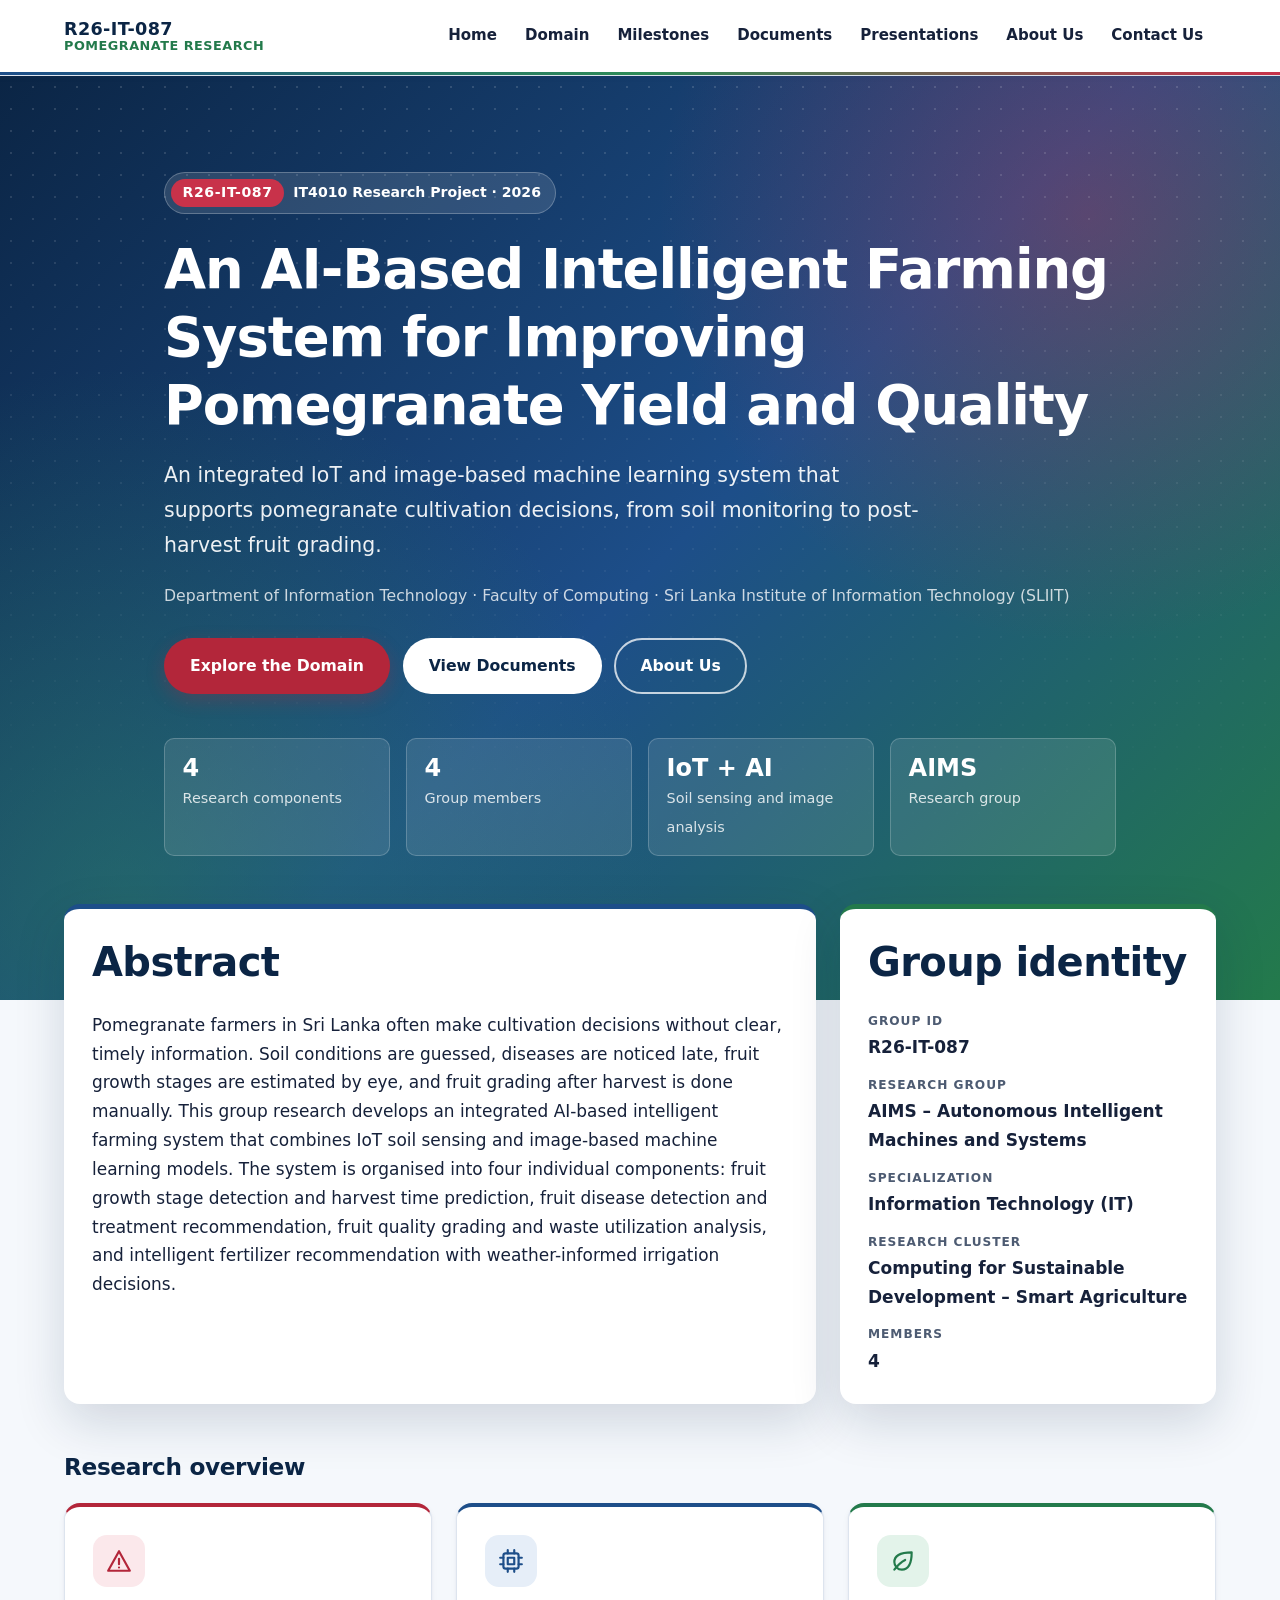
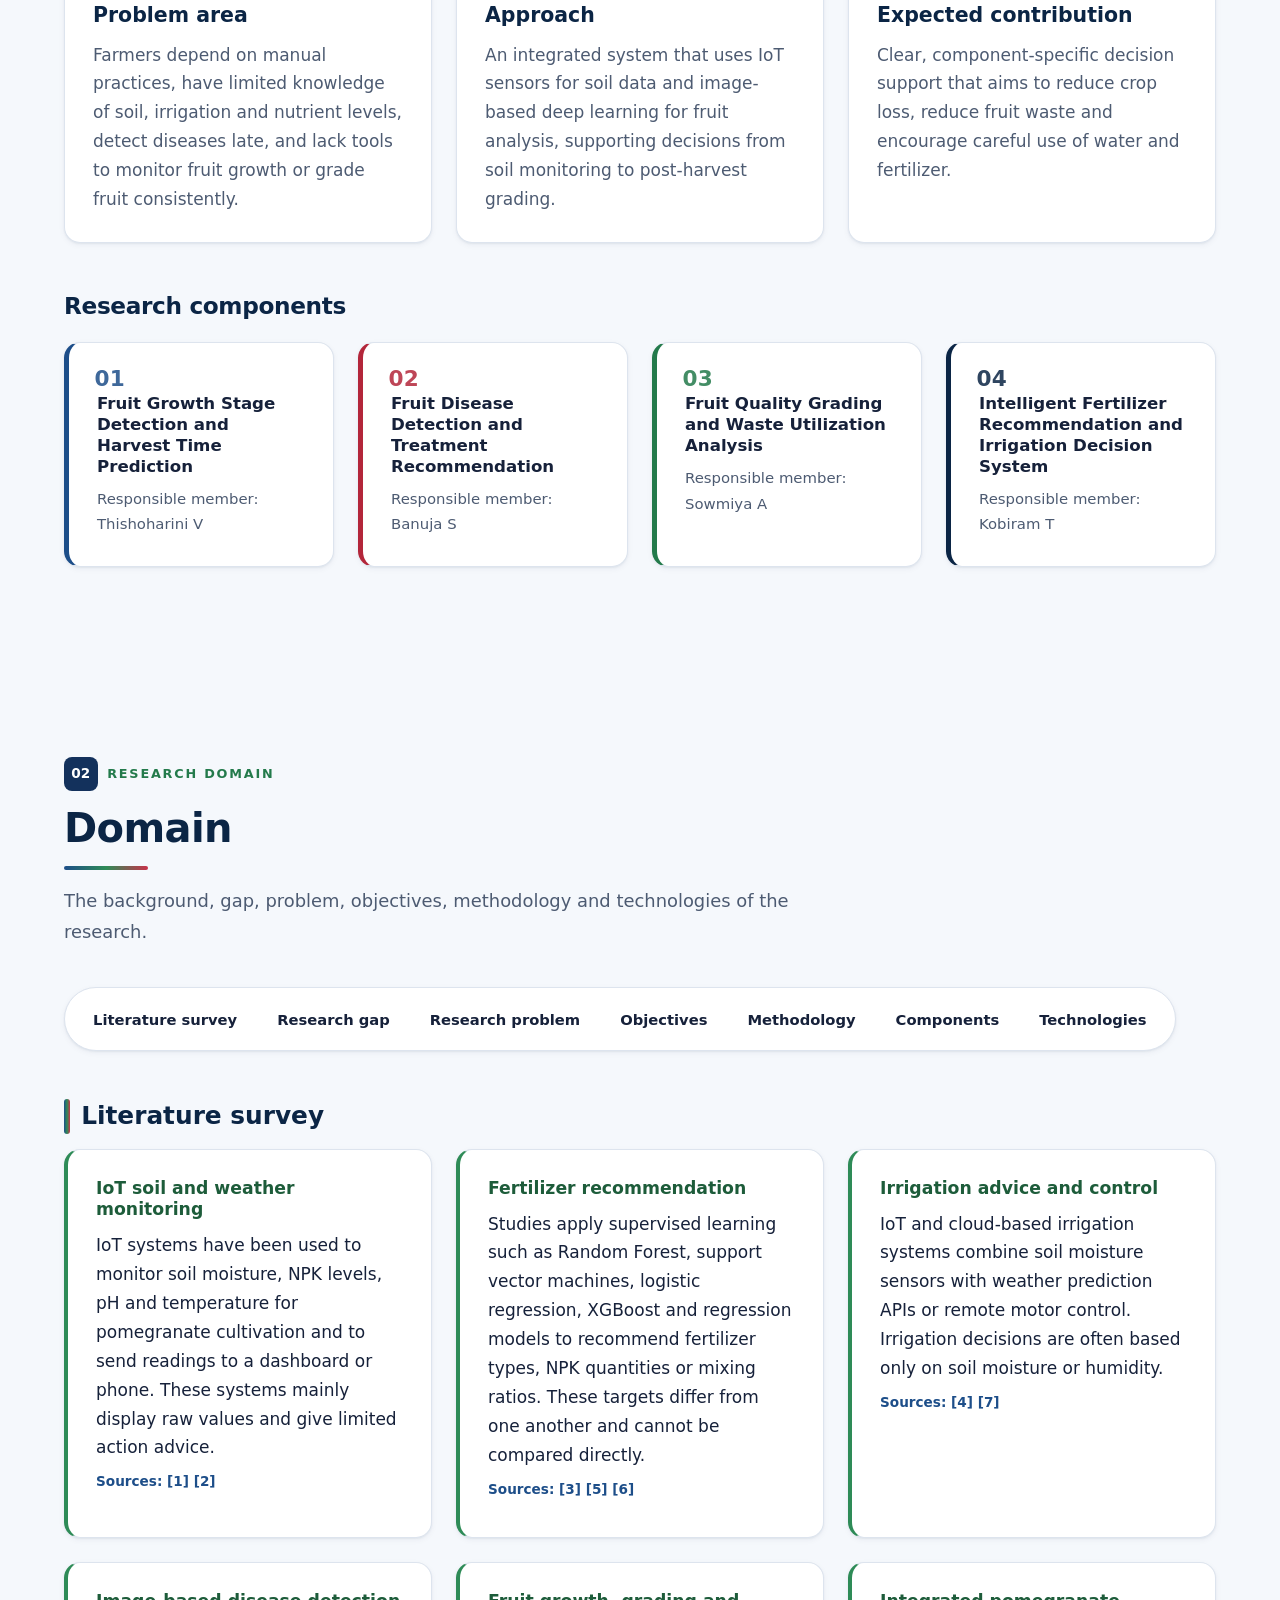
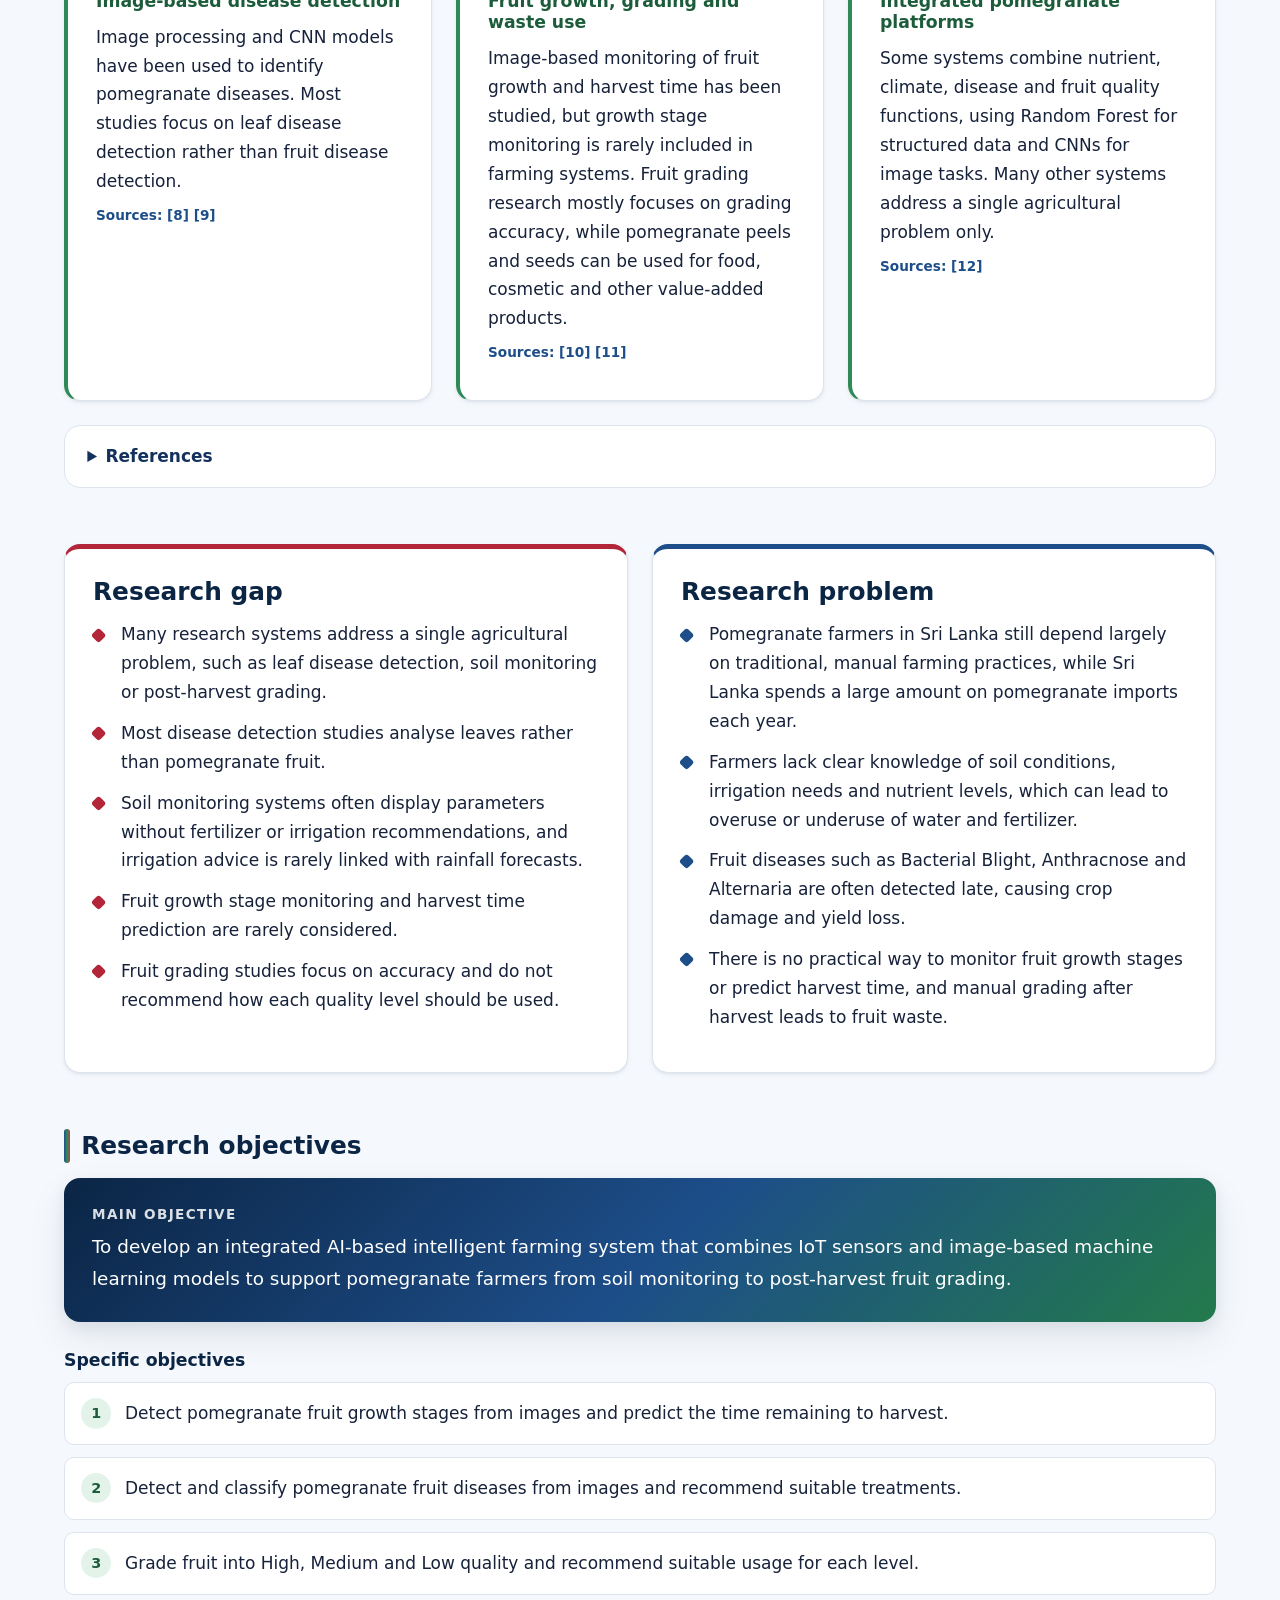
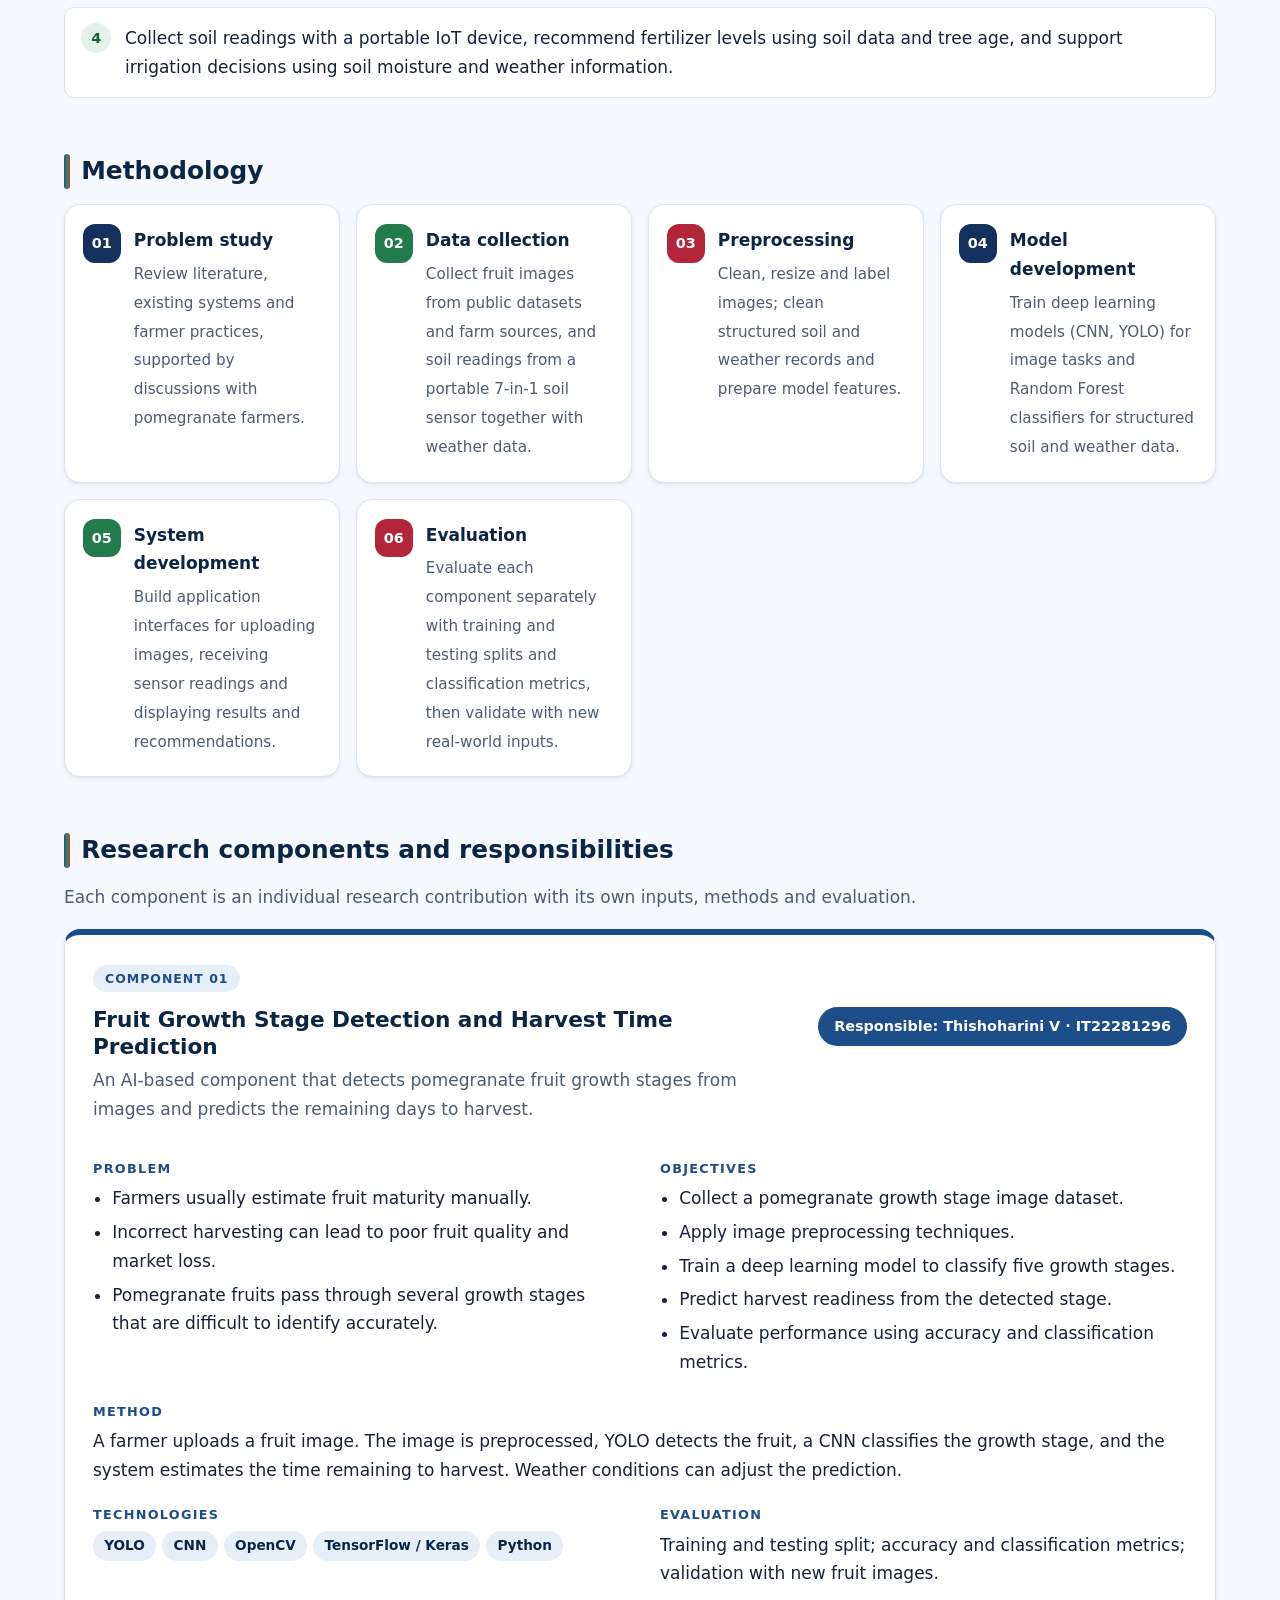
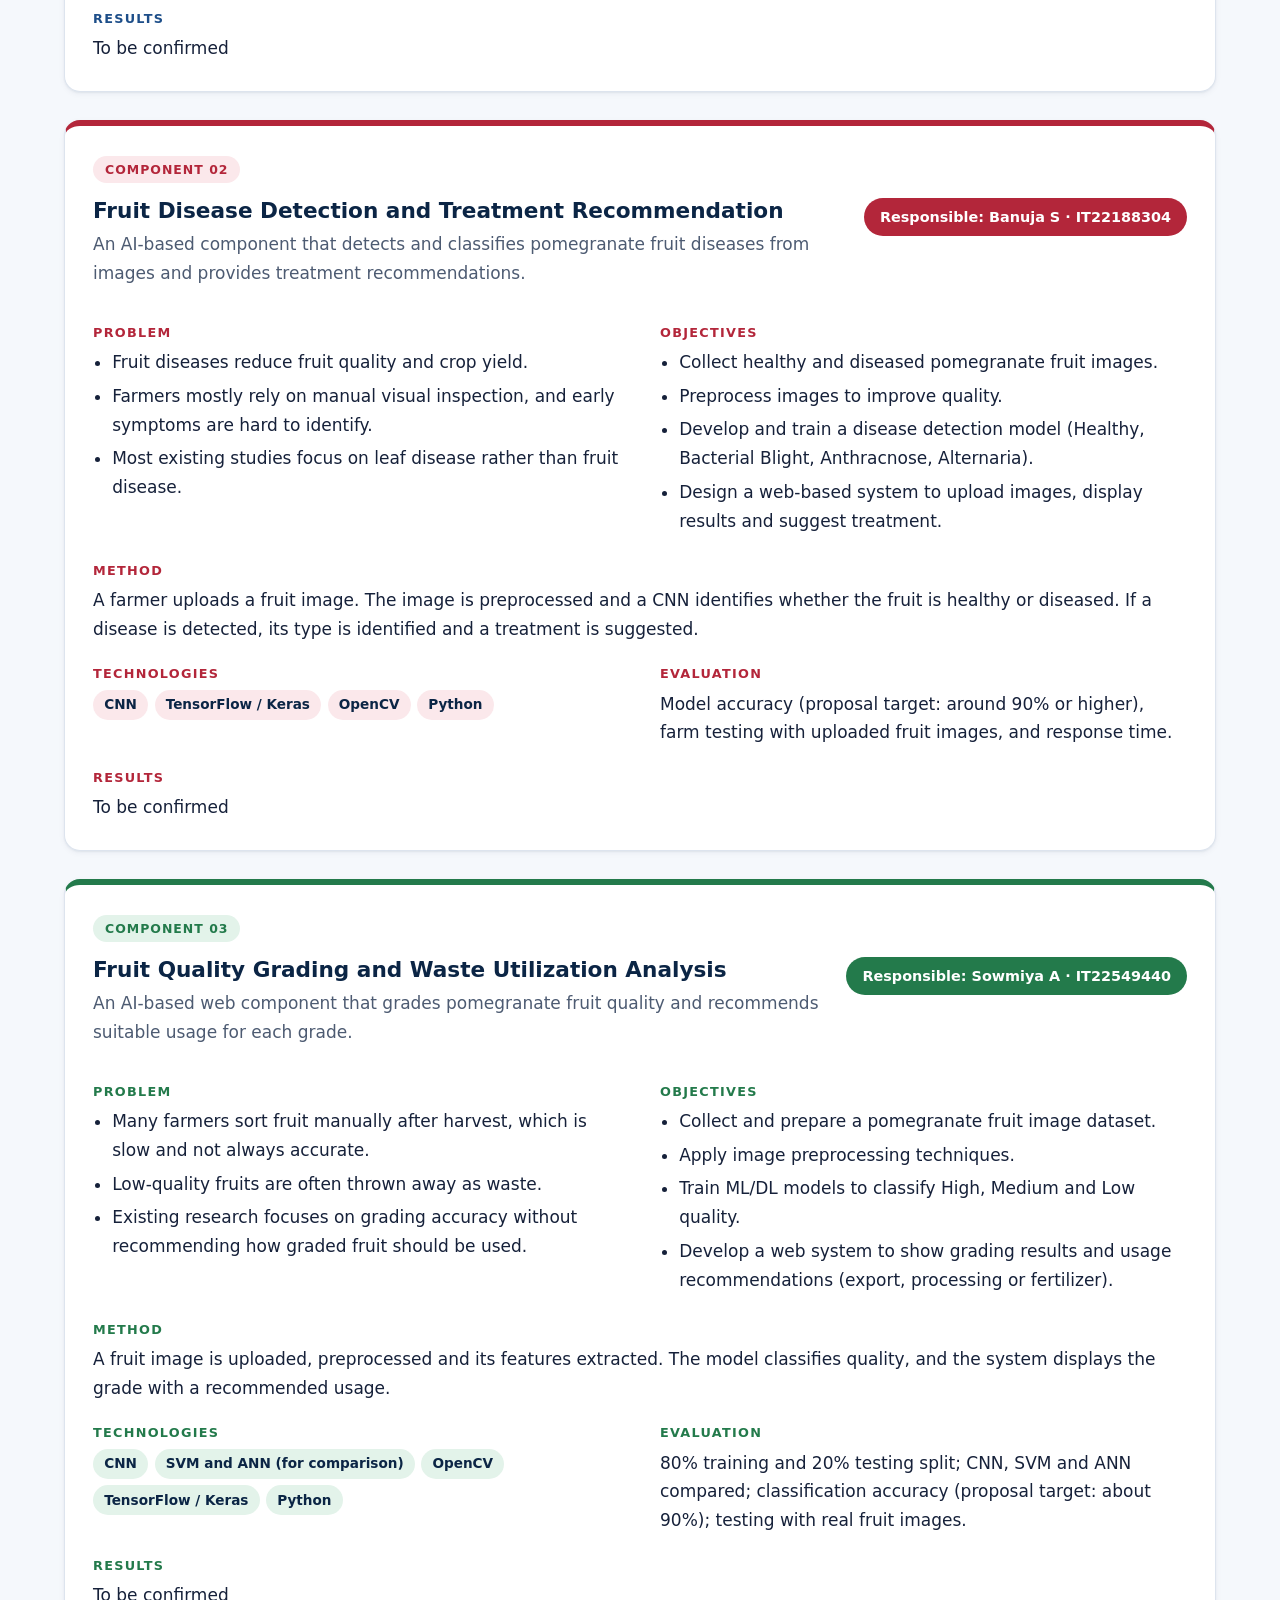
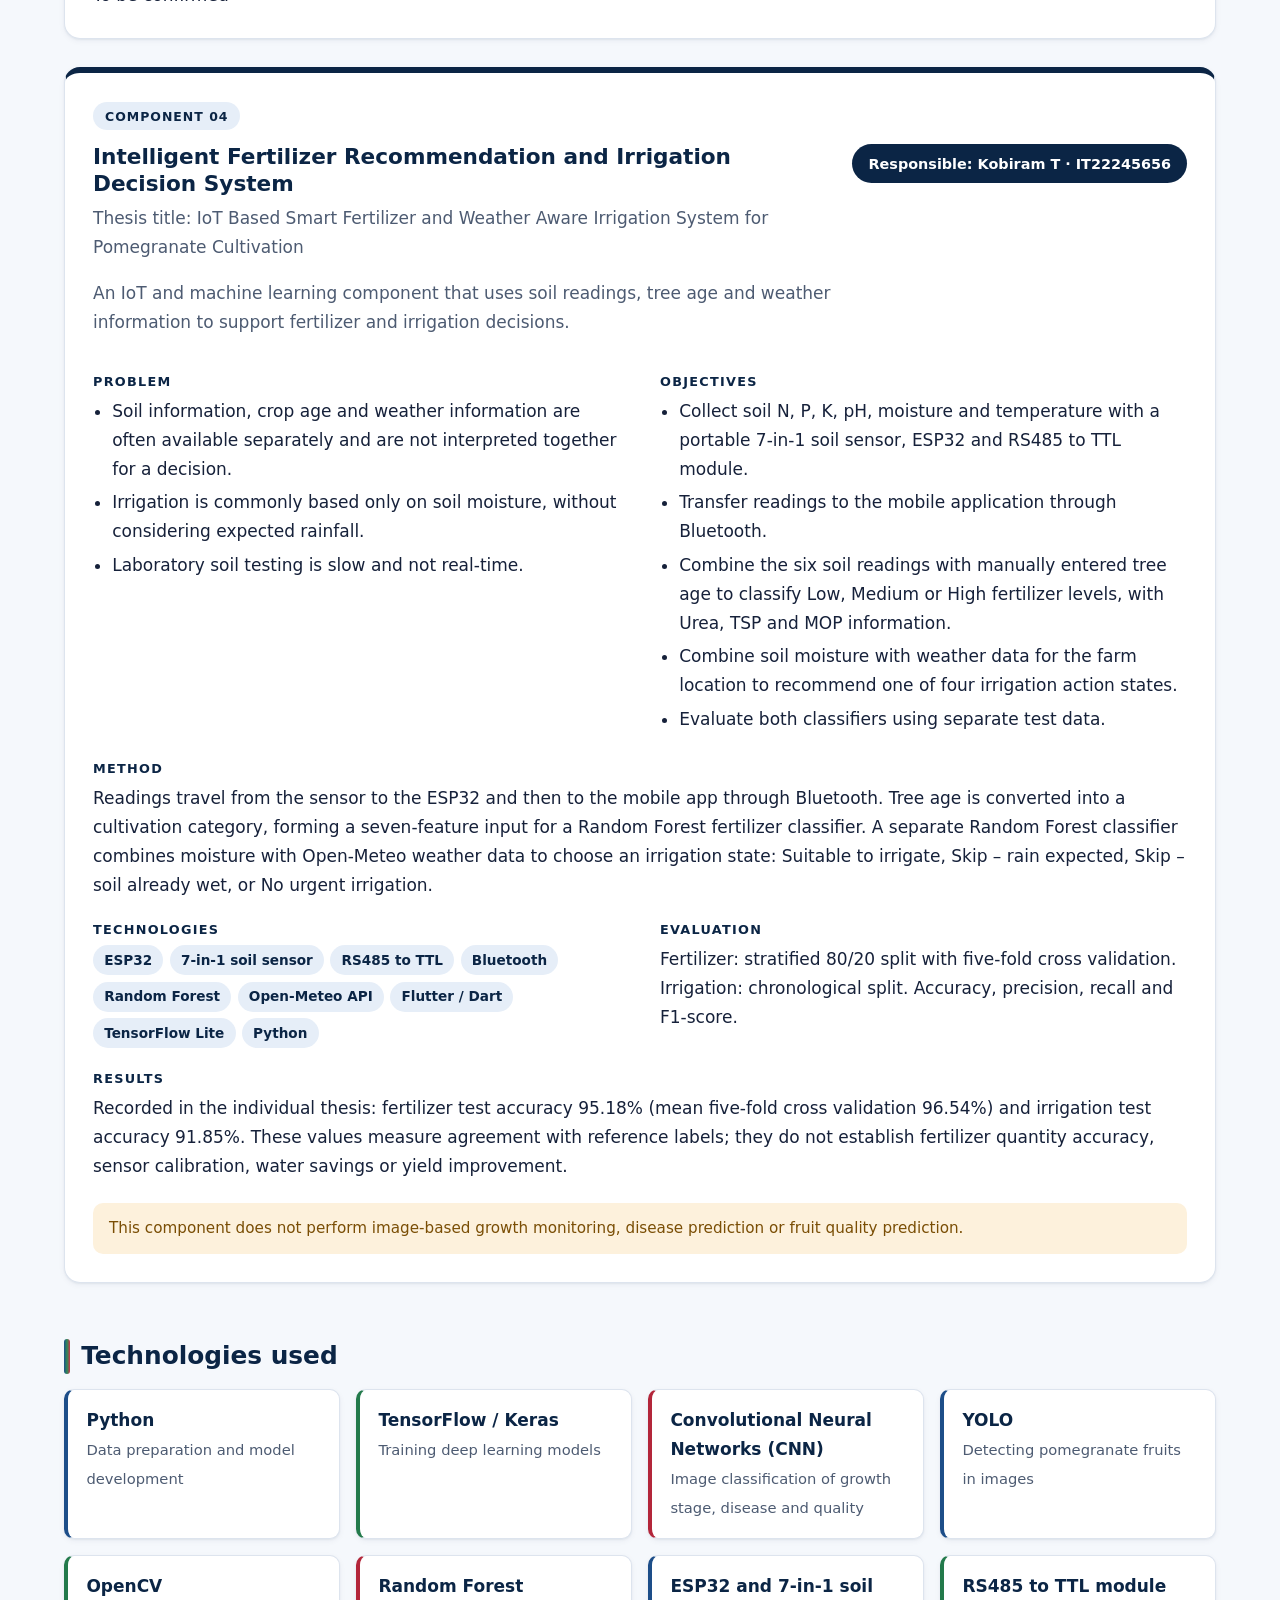
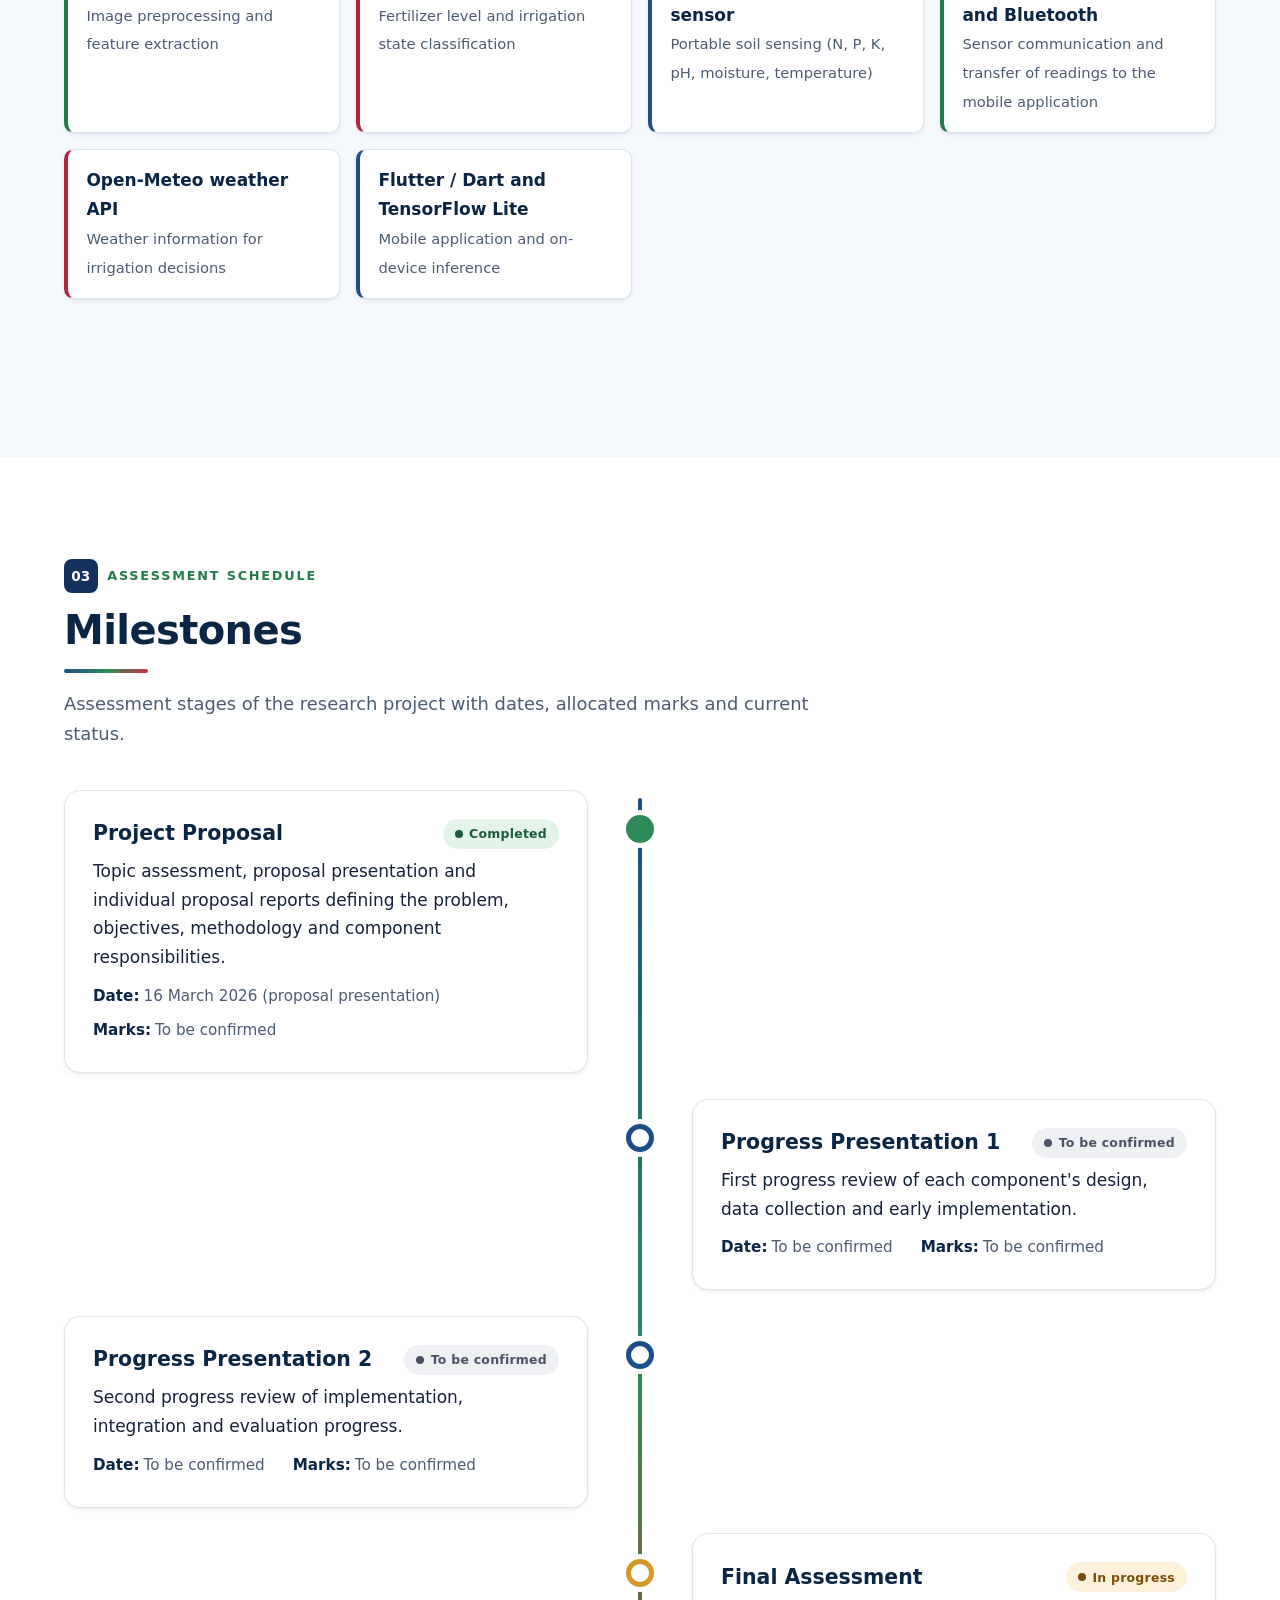
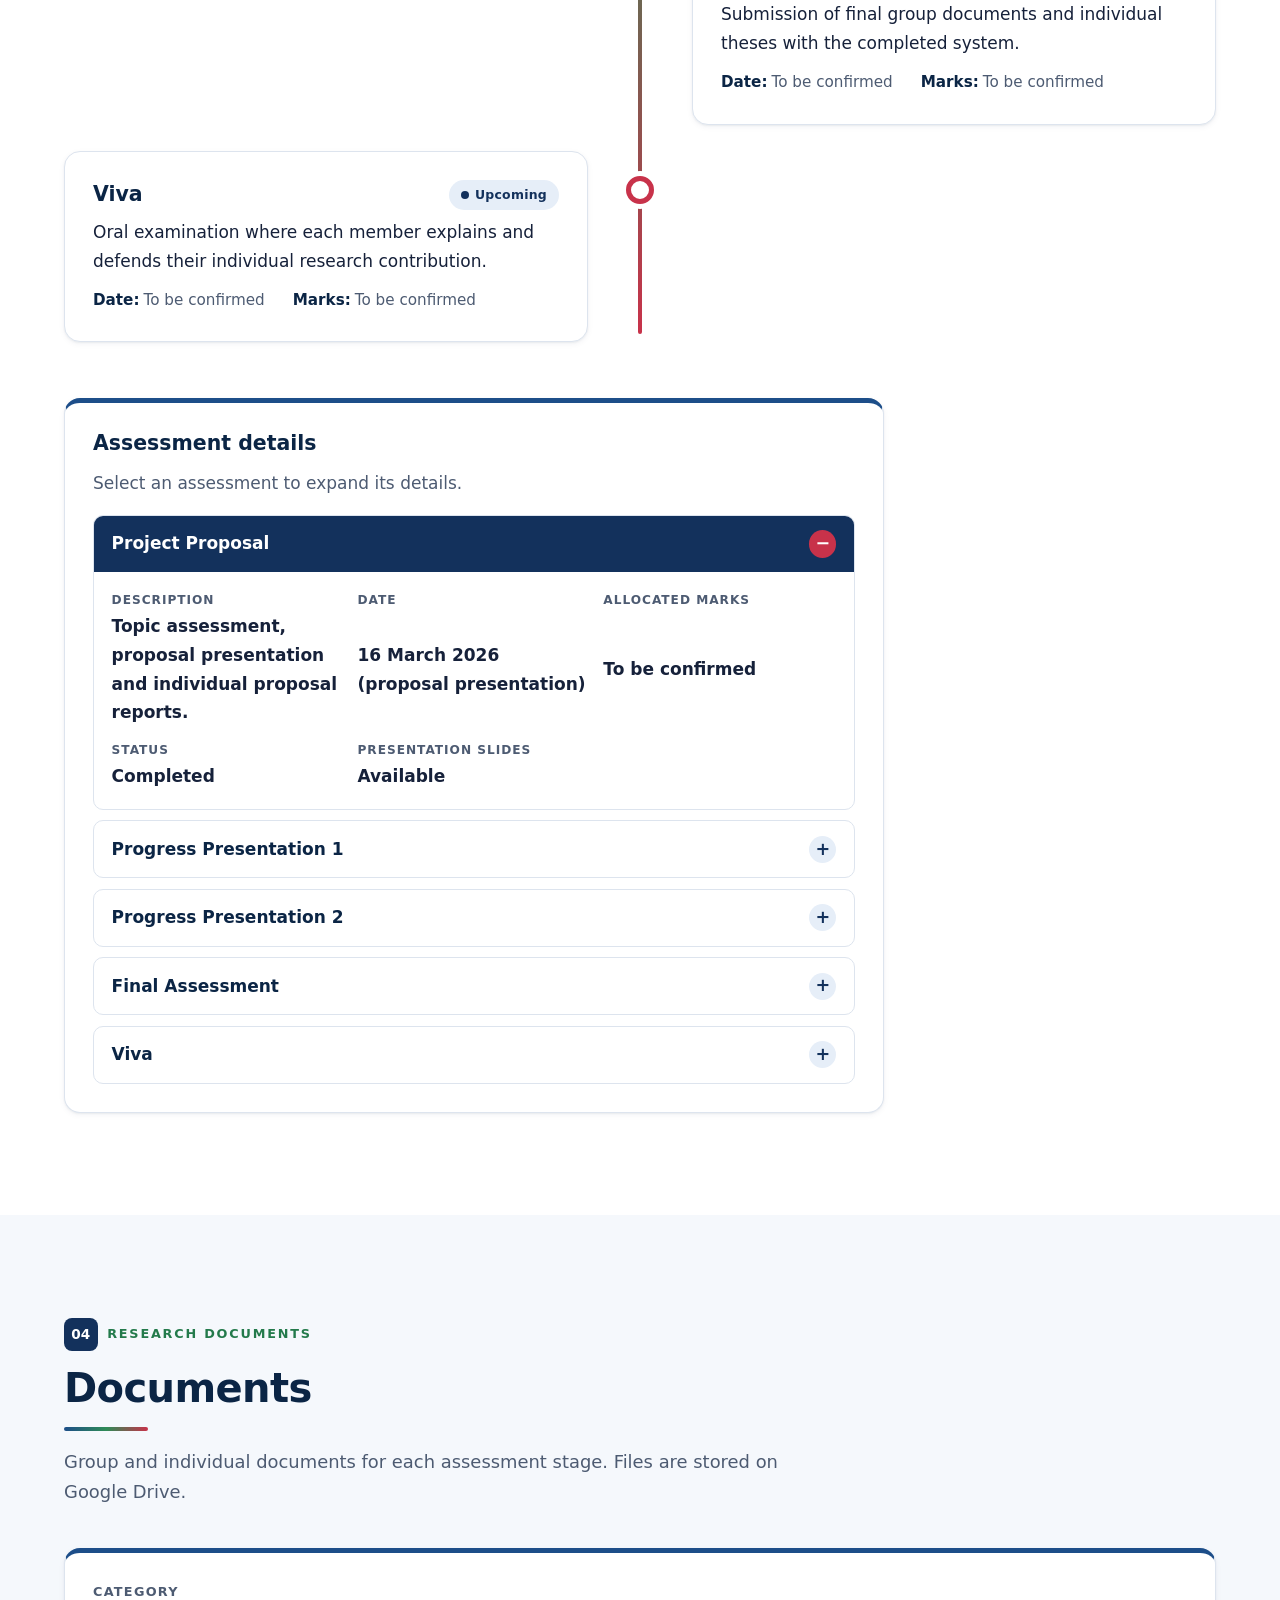
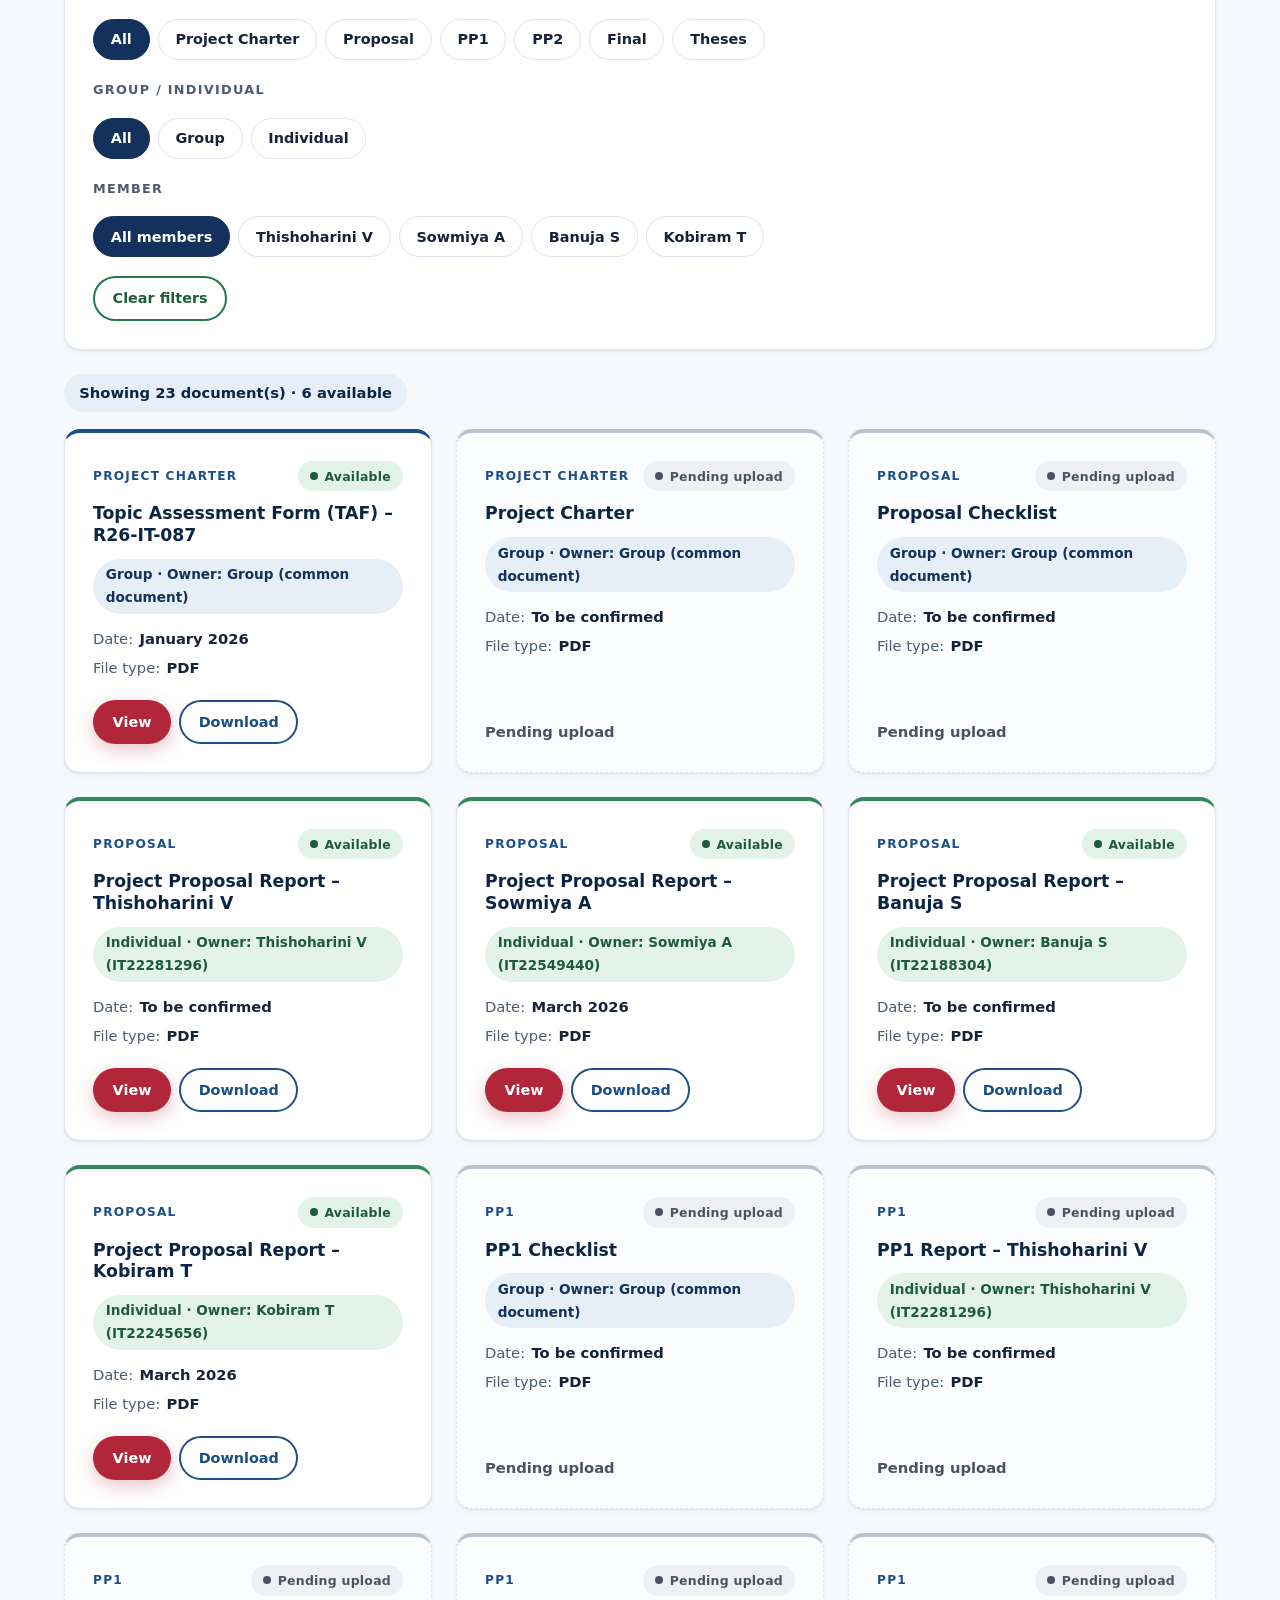
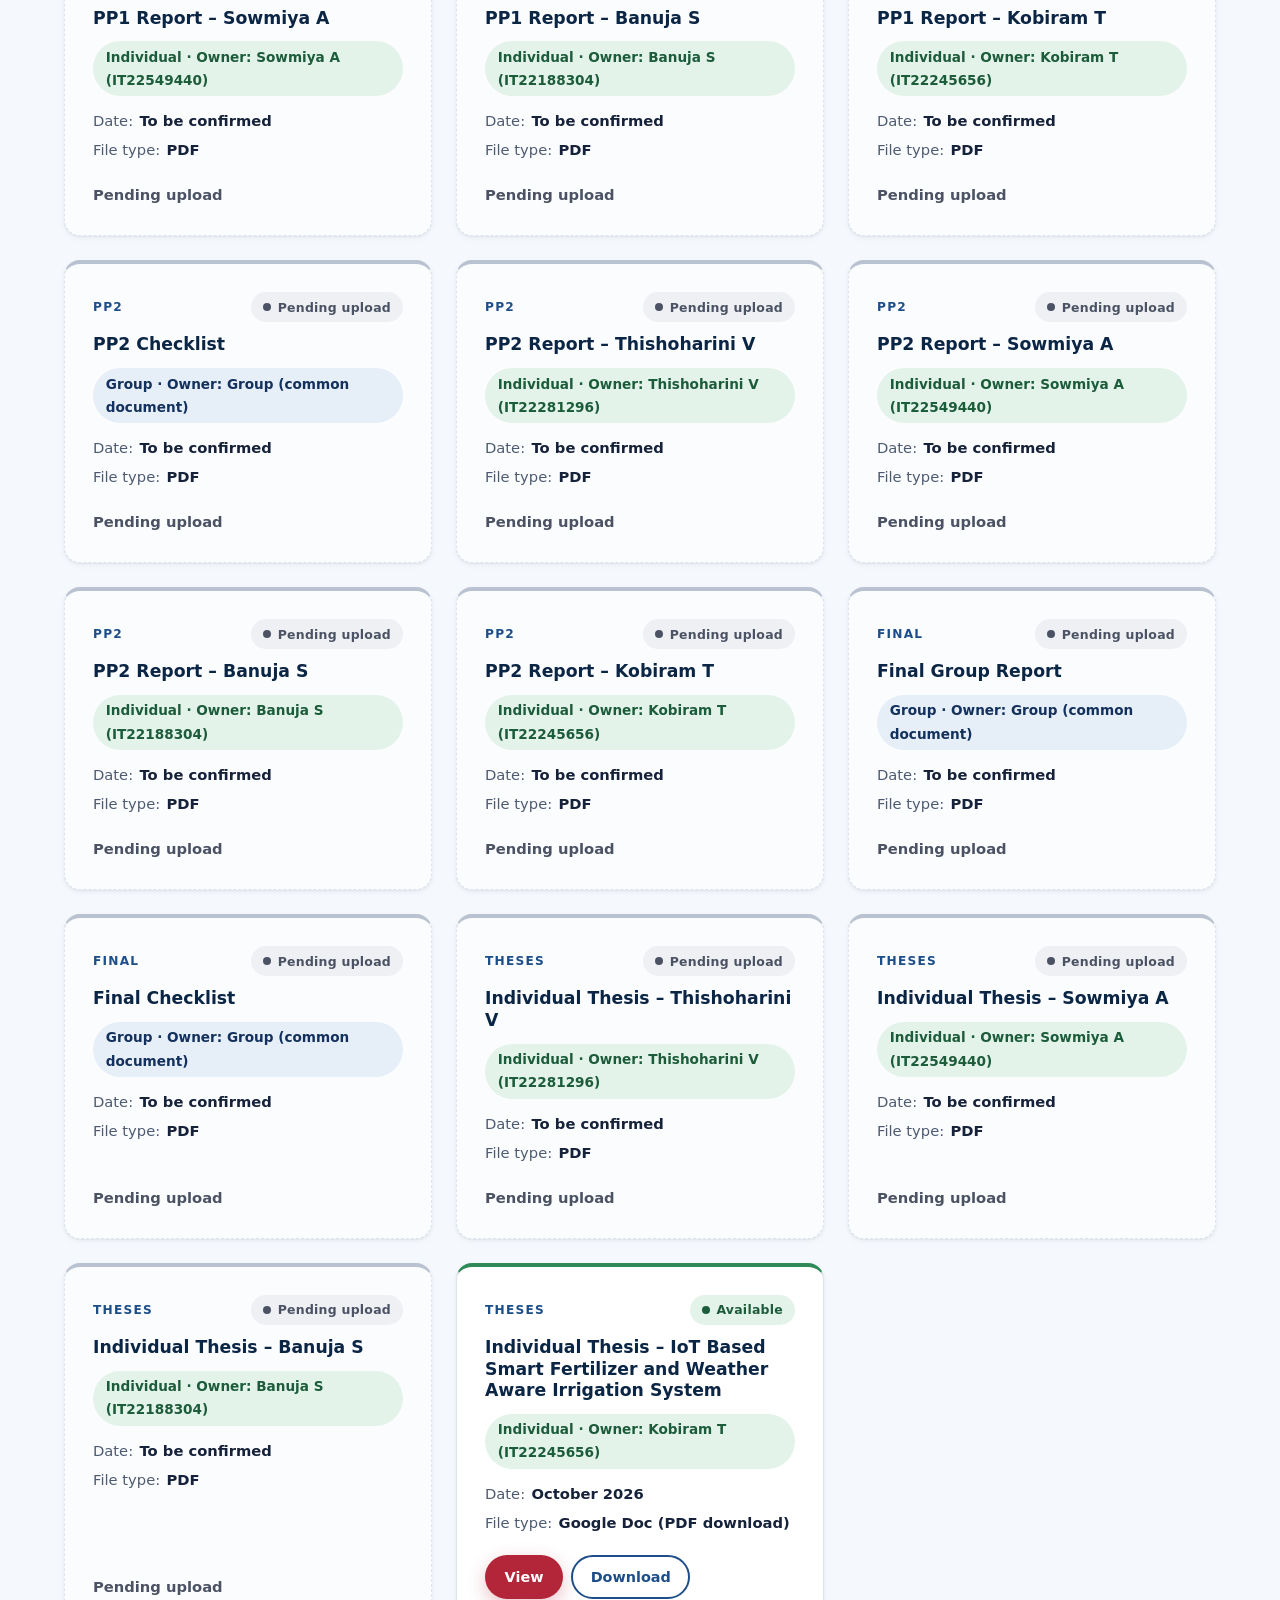
==== commit 2602c925: "final" ====
--- a/index.html
+++ b/index.html
@@ -6,7 +6,7 @@
   <meta name="color-scheme" content="light only">
   <meta name="description" content="Research portfolio of group R26-IT-087, SLIIT: An AI-Based Intelligent Farming System for Improving Pomegranate Yield and Quality.">
   <title>R26-IT-087 | Pomegranate Intelligent Farming Research</title>
-  <link rel="icon" href="data:image/svg+xml,%3Csvg xmlns='http://www.w3.org/2000/svg' viewBox='0 0 32 32'%3E%3Ccircle cx='16' cy='18' r='12' fill='%23a3203a'/%3E%3Cpath d='M12 6h8l-2 4h-4z' fill='%233f7d4e'/%3E%3C/svg%3E">
+  <link rel="icon" href="data:image/svg+xml,%3Csvg xmlns='http://www.w3.org/2000/svg' viewBox='0 0 32 32'%3E%3Crect width='32' height='32' rx='7' fill='%2313315c'/%3E%3C/svg%3E">
   <link rel="stylesheet" href="css/styles.css">
 </head>
 <body>
@@ -15,7 +15,10 @@
   <header class="site-header">
     <div class="container header-inner">
       <a class="brand" href="#home" aria-label="R26-IT-087 research portfolio, go to Home">
-        <span class="brand-mark" aria-hidden="true"></span>
+        <!-- LOGO: upload the logo to the Drive "Photos" folder, then remove the comment marks
+             around the next line and replace LOGO_FILE_ID (see README, section "Logo").
+        <img class="brand-logo" src="https://lh3.googleusercontent.com/d/LOGO_FILE_ID=w200" alt="" width="44" height="44">
+        -->
         <span class="brand-text">
           <span class="brand-id">R26-IT-087</span>
           <span class="brand-sub">Pomegranate Research</span>
@@ -41,20 +44,26 @@
          1. HOME
          ===================================================== -->
     <section id="home" class="hero" aria-labelledby="home-title">
-      <div class="container hero-inner">
-        <p class="eyebrow">R26-IT-087 · IT4010 Research Project – 2026</p>
-        <h1 id="home-title">An AI-Based Intelligent Farming System for Improving Pomegranate Yield and Quality</h1>
-        <p class="hero-identity">
-          Department of Information Technology, Faculty of Computing<br>
-          Sri Lanka Institute of Information Technology (SLIIT)
-        </p>
-        <div class="hero-actions">
-          <a class="btn btn-primary" href="#domain">Explore the Domain</a>
-          <a class="btn btn-outline" href="#documents">View Documents</a>
-          <a class="btn btn-ghost" href="#about">About Us</a>
+      <div class="hero-banner">
+        <div class="container hero-inner">
+          <p class="hero-tag"><span class="hero-tag-id">R26-IT-087</span> IT4010 Research Project · 2026</p>
+          <h1 id="home-title">An AI-Based Intelligent Farming System for Improving Pomegranate Yield and Quality</h1>
+          <p class="hero-lead">An integrated IoT and image-based machine learning system that supports pomegranate cultivation decisions, from soil monitoring to post-harvest fruit grading.</p>
+          <p class="hero-identity">Department of Information Technology · Faculty of Computing · Sri Lanka Institute of Information Technology (SLIIT)</p>
+          <div class="hero-actions">
+            <a class="btn btn-primary" href="#domain">Explore the Domain</a>
+            <a class="btn btn-light" href="#documents">View Documents</a>
+            <a class="btn btn-outline-light" href="#about">About Us</a>
+          </div>
+          <ul class="hero-stats">
+            <li><strong>4</strong><span>Research components</span></li>
+            <li><strong>4</strong><span>Group members</span></li>
+            <li><strong>IoT + AI</strong><span>Soil sensing and image analysis</span></li>
+            <li><strong>AIMS</strong><span>Research group</span></li>
+          </ul>
         </div>
       </div>
-      <div class="container">
+      <div class="container hero-content">
         <div class="hero-grid">
           <article class="card abstract-card">
             <h2>Abstract</h2>
@@ -74,22 +83,25 @@
 
         <h2 class="subheading">Research overview</h2>
         <div class="grid grid-3">
-          <article class="card overview-card">
+          <article class="card overview-card accent-red">
+            <span class="icon-badge" aria-hidden="true"><svg viewBox="0 0 24 24" width="26" height="26" fill="none" stroke="currentColor" stroke-width="2" stroke-linecap="round" stroke-linejoin="round"><path d="M12 3 2 21h20L12 3z"/><path d="M12 10v5"/><path d="M12 18h.01"/></svg></span>
             <h3>Problem area</h3>
             <p>Farmers depend on manual practices, have limited knowledge of soil, irrigation and nutrient levels, detect diseases late, and lack tools to monitor fruit growth or grade fruit consistently.</p>
           </article>
-          <article class="card overview-card">
+          <article class="card overview-card accent-blue">
+            <span class="icon-badge" aria-hidden="true"><svg viewBox="0 0 24 24" width="26" height="26" fill="none" stroke="currentColor" stroke-width="2" stroke-linecap="round" stroke-linejoin="round"><rect x="5" y="5" width="14" height="14" rx="2"/><path d="M9 9h6v6H9z"/><path d="M9 2v3M15 2v3M9 19v3M15 19v3M2 9h3M2 15h3M19 9h3M19 15h3"/></svg></span>
             <h3>Approach</h3>
             <p>An integrated system that uses IoT sensors for soil data and image-based deep learning for fruit analysis, supporting decisions from soil monitoring to post-harvest grading.</p>
           </article>
-          <article class="card overview-card">
+          <article class="card overview-card accent-green">
+            <span class="icon-badge" aria-hidden="true"><svg viewBox="0 0 24 24" width="26" height="26" fill="none" stroke="currentColor" stroke-width="2" stroke-linecap="round" stroke-linejoin="round"><path d="M11 20A7 7 0 0 1 4 13c0-5 4-9 16-9 0 12-4 16-9 16z"/><path d="M4 20c3-4 6-7 10-9"/></svg></span>
             <h3>Expected contribution</h3>
             <p>Clear, component-specific decision support that aims to reduce crop loss, reduce fruit waste and encourage careful use of water and fertilizer.</p>
           </article>
         </div>
 
         <h2 class="subheading">Research components</h2>
-        <div class="grid grid-4">
+        <div class="grid grid-4 mini-components">
           <article class="card mini-component">
             <h3><a href="#c-growth">Fruit Growth Stage Detection and Harvest Time Prediction</a></h3>
             <p>Responsible member: Thishoharini V</p>
@@ -116,7 +128,7 @@
     <section id="domain" class="section section-cream" aria-labelledby="domain-title">
       <div class="container">
         <header class="section-head">
-          <p class="eyebrow">Research domain</p>
+          <p class="eyebrow"><span class="eyebrow-num">02</span> Research domain</p>
           <h2 id="domain-title">Domain</h2>
           <p class="section-lead">The background, gap, problem, objectives, methodology and technologies of the research.</p>
         </header>
@@ -418,7 +430,7 @@
     <section id="milestones" class="section" aria-labelledby="milestones-title">
       <div class="container">
         <header class="section-head">
-          <p class="eyebrow">Assessment schedule</p>
+          <p class="eyebrow"><span class="eyebrow-num">03</span> Assessment schedule</p>
           <h2 id="milestones-title">Milestones</h2>
           <p class="section-lead">Assessment stages of the research project with dates, allocated marks and current status.</p>
         </header>
@@ -547,7 +559,7 @@
     <section id="documents" class="section section-cream" aria-labelledby="documents-title">
       <div class="container">
         <header class="section-head">
-          <p class="eyebrow">Google Drive</p>
+          <p class="eyebrow"><span class="eyebrow-num">04</span> Research documents</p>
           <h2 id="documents-title">Documents</h2>
           <p class="section-lead">Group and individual documents for each assessment stage. Files are stored on Google Drive.</p>
         </header>
@@ -790,7 +802,7 @@
     <section id="presentations" class="section" aria-labelledby="presentations-title">
       <div class="container">
         <header class="section-head">
-          <p class="eyebrow">Slides</p>
+          <p class="eyebrow"><span class="eyebrow-num">05</span> Slides</p>
           <h2 id="presentations-title">Presentations</h2>
           <p class="section-lead">Slides presented at each assessment stage.</p>
         </header>
@@ -844,42 +856,47 @@
 
     <!-- =====================================================
          6. ABOUT US
-         Photo: put the image URL (https://lh3.googleusercontent.com/d/FILE_ID=w600)
-         in <img src>. The initials stay visible if the photo is missing or fails.
+         PHOTOS: each person has a <div class="person-photo"> block.
+         To show a photo, upload it to the Drive "Photos" folder, share it,
+         copy its FILE_ID and put this line inside the block (after the initials):
+           <img src="https://lh3.googleusercontent.com/d/FILE_ID=w600" alt="" width="160" height="160" loading="lazy" decoding="async" referrerpolicy="no-referrer">
+         The initials stay visible if the photo is missing or fails to load.
+         Full steps: README.md, section "Photos".
          ===================================================== -->
     <section id="about" class="section section-cream" aria-labelledby="about-title">
       <div class="container">
         <header class="section-head">
-          <p class="eyebrow">Our team</p>
+          <p class="eyebrow"><span class="eyebrow-num">06</span> Our team</p>
           <h2 id="about-title">About Us</h2>
           <p class="section-lead">The supervisory panel and research group members of R26-IT-087.</p>
         </header>
 
-        <h3 class="subheading">Supervisor</h3>
-        <div class="grid grid-2 people-grid">
-          <article class="card person-card">
-            <div class="person-photo" role="img" aria-label="Photograph of Ms. Shashika Lokuliyana, Supervisor">
-              <span class="avatar-initials" aria-hidden="true">SL</span>
-              <img src="https://lh3.googleusercontent.com/d/1x3sfDbMzdo9rTO3DQ6ONRsk2vMdB0B47=w600" alt="" width="120" height="120" loading="lazy" decoding="async" referrerpolicy="no-referrer">
-            </div>
-            <div class="person-info">
-              <h4>Ms. Shashika Lokuliyana</h4>
-              <p class="person-role">Supervisor</p>
-              <dl class="person-details">
-                <div><dt>Affiliation:</dt><dd>Sri Lanka Institute of Information Technology</dd></div>
-                <div><dt>Email:</dt><dd>To be confirmed</dd></div>
-              </dl>
-              <a class="photo-link" href="https://drive.google.com/file/d/1x3sfDbMzdo9rTO3DQ6ONRsk2vMdB0B47/view?usp=sharing" target="_blank" rel="noopener noreferrer" aria-label="View original photograph of Ms. Shashika Lokuliyana on Google Drive (opens in a new tab)">View photo</a>
-            </div>
-          </article>
-        </div>
-
-        <h3 class="subheading">Co-supervisor</h3>
-        <div class="grid grid-2 people-grid">
-          <article class="card person-card">
-            <div class="person-photo" role="img" aria-label="Initials placeholder for the co-supervisor (photograph not available)">
-              <span class="avatar-initials" aria-hidden="true">CS</span>
-            </div>
+        <div class="supervisor-grid">
+          <div class="people-area">
+            <h3 class="subheading">Supervisor</h3>
+            <article class="card person-card accent-blue">
+              <div class="person-photo" role="img" aria-label="Photograph of Ms. Shashika Lokuliyana, Supervisor">
+                <span class="avatar-initials" aria-hidden="true">SL</span>
+                <img src="https://lh3.googleusercontent.com/d/1x3sfDbMzdo9rTO3DQ6ONRsk2vMdB0B47=w600" alt="" width="160" height="160" loading="lazy" decoding="async" referrerpolicy="no-referrer">
+              </div>
+              <div class="person-info">
+                <h4>Ms. Shashika Lokuliyana</h4>
+                <p class="person-role">Supervisor</p>
+                <dl class="person-details">
+                  <div><dt>Affiliation:</dt><dd>Sri Lanka Institute of Information Technology</dd></div>
+                  <div><dt>Email:</dt><dd>To be confirmed</dd></div>
+                </dl>
+              </div>
+            </article>
+          </div>
+
+          <div class="people-area">
+            <h3 class="subheading">Co-supervisor</h3>
+            <article class="card person-card accent-green">
+              <div class="person-photo" role="img" aria-label="Initials placeholder for the co-supervisor (photograph not available)">
+                <span class="avatar-initials" aria-hidden="true">CS</span>
+                <!-- Photo: cosupervisor_Name.jpg -> <img src="https://lh3.googleusercontent.com/d/FILE_ID=w600" alt="" width="160" height="160" loading="lazy" decoding="async" referrerpolicy="no-referrer"> -->
+              </div>
             <div class="person-info">
               <h4>To be confirmed</h4>
               <p class="person-role">Co-supervisor</p>
@@ -889,13 +906,15 @@
               </dl>
             </div>
           </article>
+          </div>
         </div>
 
         <h3 class="subheading">Research group members</h3>
-        <div class="grid grid-2 people-grid">
+        <div class="grid people-grid members-grid">
           <article class="card person-card">
             <div class="person-photo" role="img" aria-label="Initials of Thishoharini V (photograph not available)">
               <span class="avatar-initials" aria-hidden="true">TV</span>
+              <!-- Photo: IT22281296_Thishoharini_V.jpg -> <img src="https://lh3.googleusercontent.com/d/FILE_ID=w600" alt="" width="160" height="160" loading="lazy" decoding="async" referrerpolicy="no-referrer"> -->
             </div>
             <div class="person-info">
               <h4>Thishoharini V</h4>
@@ -912,6 +931,7 @@
           <article class="card person-card">
             <div class="person-photo" role="img" aria-label="Initials of Sowmiya A (photograph not available)">
               <span class="avatar-initials" aria-hidden="true">SA</span>
+              <!-- Photo: IT22549440_Sowmiya_A.jpg -> <img src="https://lh3.googleusercontent.com/d/FILE_ID=w600" alt="" width="160" height="160" loading="lazy" decoding="async" referrerpolicy="no-referrer"> -->
             </div>
             <div class="person-info">
               <h4>Sowmiya A</h4>
@@ -928,6 +948,7 @@
           <article class="card person-card">
             <div class="person-photo" role="img" aria-label="Initials of Banuja S (photograph not available)">
               <span class="avatar-initials" aria-hidden="true">BS</span>
+              <!-- Photo: IT22188304_Banuja_S.jpg -> <img src="https://lh3.googleusercontent.com/d/FILE_ID=w600" alt="" width="160" height="160" loading="lazy" decoding="async" referrerpolicy="no-referrer"> -->
             </div>
             <div class="person-info">
               <h4>Banuja S</h4>
@@ -944,6 +965,7 @@
           <article class="card person-card">
             <div class="person-photo" role="img" aria-label="Initials of Kobiram T (photograph not available)">
               <span class="avatar-initials" aria-hidden="true">KT</span>
+              <!-- Photo: IT22245656_Kobiram_T.jpg -> <img src="https://lh3.googleusercontent.com/d/FILE_ID=w600" alt="" width="160" height="160" loading="lazy" decoding="async" referrerpolicy="no-referrer"> -->
             </div>
             <div class="person-info">
               <h4>Kobiram T</h4>
@@ -967,7 +989,7 @@
     <section id="contact" class="section" aria-labelledby="contact-title">
       <div class="container">
         <header class="section-head">
-          <p class="eyebrow">Get in touch</p>
+          <p class="eyebrow"><span class="eyebrow-num">07</span> Get in touch</p>
           <h2 id="contact-title">Contact Us</h2>
           <p class="section-lead">Use the template below to write to the research group from your own email app.</p>
         </header>
@@ -1012,10 +1034,33 @@
   </main>
 
   <footer class="site-footer">
-    <div class="container footer-inner">
-      <p><strong>R26-IT-087</strong> · An AI-Based Intelligent Farming System for Improving Pomegranate Yield and Quality</p>
-      <p>Department of Information Technology, Sri Lanka Institute of Information Technology (SLIIT)</p>
-      <p><a href="links.html">Google Drive links</a> · <a href="#home">Back to top</a></p>
+    <div class="container footer-grid">
+      <div>
+        <p class="footer-title">R26-IT-087</p>
+        <p>An AI-Based Intelligent Farming System for Improving Pomegranate Yield and Quality</p>
+        <p class="footer-muted">IT4010 Research Project 2026 · Department of Information Technology, Faculty of Computing, Sri Lanka Institute of Information Technology (SLIIT)</p>
+      </div>
+      <nav aria-label="Footer">
+        <p class="footer-title">Sections</p>
+        <ul class="footer-links">
+          <li><a href="#domain">Domain</a></li>
+          <li><a href="#milestones">Milestones</a></li>
+          <li><a href="#documents">Documents</a></li>
+          <li><a href="#presentations">Presentations</a></li>
+          <li><a href="#about">About Us</a></li>
+          <li><a href="#contact">Contact Us</a></li>
+        </ul>
+      </nav>
+      <div>
+        <p class="footer-title">Resources</p>
+        <ul class="footer-links">
+          <li><a href="links.html">Google Drive links</a></li>
+          <li><a href="#home">Back to top</a></li>
+        </ul>
+      </div>
+    </div>
+    <div class="container footer-bottom">
+      <p>Academic research portfolio prepared for assessment by group R26-IT-087.</p>
     </div>
   </footer>
 </body>
--- a/css/styles.css
+++ b/css/styles.css
@@ -1,38 +1,58 @@
 /* ==========================================================
-   Pomegranate Research Portfolio – light theme only
+   R26-IT-087 Research Portfolio
+   Light theme only · Blue (primary) · Green (growth) · Red (accent)
    ========================================================== */
 :root {
   color-scheme: light;
+
+  --blue-900: #0b2545;
+  --blue-800: #13315c;
+  --blue-700: #1d4e89;
+  --blue-600: #2563a6;
+  --blue-100: #e6eef8;
+  --blue-50: #f3f7fc;
+
+  --green-800: #1d5c3a;
+  --green-700: #237a4b;
+  --green-600: #2e8b57;
+  --green-100: #e3f3ea;
+
+  --red-800: #8f1d2c;
+  --red-700: #b3263a;
+  --red-600: #c8324a;
+  --red-100: #fbe8eb;
+
+  --amber-100: #fdf1dc;
+  --amber-800: #7a4e05;
+
   --white: #ffffff;
-  --cream: #fbf7f0;
-  --cream-deep: #f4ece0;
-  --red: #a3203a;
-  --red-dark: #7d1529;
-  --red-soft: #f8e6ea;
-  --green: #3f7d4e;
-  --green-dark: #2c5c38;
-  --green-soft: #e8f2ea;
-  --amber-soft: #fdf1dc;
-  --amber-text: #7a4e05;
-  --grey-soft: #efedea;
-  --text: #24201f;
-  --text-muted: #5b5552;
-  --border: #e6ddd2;
-  --shadow-sm: 0 1px 2px rgba(60, 30, 20, 0.06), 0 2px 8px rgba(60, 30, 20, 0.05);
-  --shadow-md: 0 4px 12px rgba(60, 30, 20, 0.08), 0 12px 32px rgba(60, 30, 20, 0.06);
-  --radius: 14px;
-  --radius-sm: 8px;
-  --focus: 0 0 0 3px #ffffff, 0 0 0 6px var(--red);
-  --font-sans: "Segoe UI", system-ui, -apple-system, Roboto, "Helvetica Neue", Arial, sans-serif;
-  --font-serif: Georgia, "Times New Roman", serif;
-  --header-h: 68px;
-}
-
+  --surface: #f5f8fc;
+  --text: #16213a;
+  --text-muted: #4d5b72;
+  --border: #dde4ee;
+
+  --grad-brand: linear-gradient(135deg, var(--blue-900) 0%, var(--blue-700) 52%, var(--green-700) 100%);
+  --grad-line: linear-gradient(90deg, var(--blue-700), var(--green-600), var(--red-600));
+
+  --shadow-sm: 0 1px 2px rgba(11, 37, 69, 0.06), 0 2px 6px rgba(11, 37, 69, 0.05);
+  --shadow-md: 0 6px 16px rgba(11, 37, 69, 0.08), 0 16px 40px rgba(11, 37, 69, 0.07);
+  --shadow-lg: 0 18px 50px rgba(11, 37, 69, 0.16);
+
+  --radius: 16px;
+  --radius-sm: 10px;
+  --focus: 0 0 0 3px #ffffff, 0 0 0 6px var(--blue-600);
+
+  --font-sans: "Segoe UI", "Inter", system-ui, -apple-system, Roboto, "Helvetica Neue", Arial, sans-serif;
+  --font-display: "Segoe UI Semibold", "Segoe UI", system-ui, -apple-system, Roboto, Arial, sans-serif;
+  --header-h: 72px;
+}
+
+/* ---------- Base ---------- */
 *, *::before, *::after { box-sizing: border-box; }
 
 html {
   scroll-behavior: smooth;
-  scroll-padding-top: calc(var(--header-h) + 12px);
+  scroll-padding-top: calc(var(--header-h) + 16px);
   -webkit-text-size-adjust: 100%;
 }
 
@@ -48,18 +68,17 @@
 
 img { max-width: 100%; height: auto; display: block; }
 
-h1, h2, h3, h4 { line-height: 1.25; color: var(--text); margin: 0 0 0.6em; }
-h1, h2 { font-family: var(--font-serif); font-weight: 700; letter-spacing: -0.01em; }
-h1 { font-size: clamp(1.9rem, 4.2vw, 3.1rem); }
-h2 { font-size: clamp(1.6rem, 3vw, 2.25rem); }
-h3 { font-size: 1.3rem; }
-h4 { font-size: 1.05rem; }
+h1, h2, h3, h4, h5 { line-height: 1.25; color: var(--blue-900); margin: 0 0 0.6em; font-family: var(--font-display); }
+h1 { font-size: clamp(2rem, 4.6vw, 3.4rem); font-weight: 800; letter-spacing: -0.02em; }
+h2 { font-size: clamp(1.75rem, 3.2vw, 2.5rem); font-weight: 800; letter-spacing: -0.015em; }
+h3 { font-size: 1.28rem; font-weight: 700; }
+h4 { font-size: 1.08rem; font-weight: 700; }
 p { margin: 0 0 1em; }
 
-a { color: var(--red); text-underline-offset: 3px; }
-a:hover { color: var(--red-dark); }
-
-:focus-visible { outline: none; box-shadow: var(--focus); border-radius: 4px; }
+a { color: var(--blue-700); text-underline-offset: 3px; }
+a:hover { color: var(--red-700); }
+
+:focus-visible { outline: none; box-shadow: var(--focus); border-radius: 6px; }
 
 .visually-hidden {
   position: absolute !important; width: 1px; height: 1px; padding: 0; margin: -1px;
@@ -68,274 +87,381 @@
 
 .skip-link {
   position: absolute; left: 1rem; top: -100px; z-index: 1000;
-  background: var(--red); color: var(--white); padding: 0.75rem 1.1rem;
+  background: var(--blue-800); color: var(--white); padding: 0.75rem 1.1rem;
   border-radius: var(--radius-sm); font-weight: 600; text-decoration: none;
 }
 .skip-link:focus { top: 1rem; color: var(--white); }
 
-.container { width: 100%; max-width: 1180px; margin: 0 auto; padding: 0 1.25rem; }
-
+.container { width: 100%; max-width: 1200px; margin: 0 auto; padding: 0 1.5rem; }
 .muted { color: var(--text-muted); }
-
-/* ---------- Header & navigation ---------- */
+code { font-size: 0.88em; background: var(--blue-100); color: var(--blue-900); padding: 0.1rem 0.4rem; border-radius: 5px; overflow-wrap: anywhere; }
+
+/* ---------- Header ---------- */
 .site-header {
   position: sticky; top: 0; z-index: 100;
-  background: rgba(255, 255, 255, 0.96);
+  background: rgba(255, 255, 255, 0.97);
   border-bottom: 1px solid var(--border);
   box-shadow: var(--shadow-sm);
 }
+.site-header::after { content: ""; display: block; height: 3px; background: var(--grad-line); }
 .header-inner { display: flex; align-items: center; justify-content: space-between; min-height: var(--header-h); gap: 1rem; }
 
-.brand { display: flex; align-items: center; gap: 0.65rem; text-decoration: none; color: var(--text); }
-.brand-mark {
-  width: 34px; height: 34px; border-radius: 50%; flex-shrink: 0; position: relative;
-  background: radial-gradient(circle at 35% 35%, #d2465f, var(--red) 60%, var(--red-dark));
-}
-.brand-mark::after {
-  content: ""; position: absolute; top: -5px; left: 50%; transform: translateX(-50%);
-  width: 12px; height: 8px; background: var(--green); border-radius: 2px 2px 6px 6px;
-}
+.brand { display: flex; align-items: center; gap: 0.75rem; text-decoration: none; color: var(--text); }
+.brand-logo { width: 44px; height: 44px; object-fit: contain; border-radius: 10px; }
 .brand-text { display: flex; flex-direction: column; line-height: 1.15; }
-.brand-id { font-weight: 700; font-size: 1rem; }
-.brand-sub { font-size: 0.8rem; color: var(--text-muted); }
-
-.site-nav ul { list-style: none; margin: 0; padding: 0; display: flex; gap: 0.25rem; flex-wrap: wrap; }
+.brand-id { font-weight: 800; font-size: 1.1rem; color: var(--blue-900); letter-spacing: 0.02em; }
+.brand-sub { font-size: 0.8rem; color: var(--green-700); font-weight: 600; letter-spacing: 0.04em; text-transform: uppercase; }
+
+.site-nav ul { list-style: none; margin: 0; padding: 0; display: flex; gap: 0.15rem; flex-wrap: wrap; }
 .site-nav a {
-  display: block; padding: 0.5rem 0.75rem; border-radius: var(--radius-sm);
-  color: var(--text); text-decoration: none; font-weight: 500; font-size: 0.95rem;
-}
-.site-nav a:hover { background: var(--red-soft); color: var(--red-dark); }
-.site-nav a[aria-current="true"] { color: var(--red); background: var(--red-soft); }
-
-@media (max-width: 960px) {
+  display: block; padding: 0.5rem 0.8rem; border-radius: 999px;
+  color: var(--text); text-decoration: none; font-weight: 600; font-size: 0.94rem;
+  transition: background 0.2s ease, color 0.2s ease;
+}
+.site-nav a:hover { background: var(--blue-100); color: var(--blue-800); }
+
+@media (max-width: 1000px) {
   .site-header { position: static; }
   html { scroll-padding-top: 12px; }
-  .header-inner { flex-direction: column; align-items: flex-start; padding-top: 0.75rem; padding-bottom: 0.5rem; gap: 0.4rem; }
+  .header-inner { flex-direction: column; align-items: flex-start; padding-top: 0.8rem; padding-bottom: 0.7rem; gap: 0.5rem; }
   .site-nav { width: 100%; }
-  .site-nav ul { gap: 0.25rem 0.4rem; }
-  .site-nav a { padding: 0.45rem 0.7rem; font-size: 0.92rem; border: 1px solid var(--border); border-radius: 999px; }
+  .site-nav ul { gap: 0.35rem; }
+  .site-nav a { padding: 0.4rem 0.8rem; font-size: 0.9rem; border: 1px solid var(--border); background: var(--white); }
 }
 
 /* ---------- Buttons ---------- */
 .btn {
   display: inline-flex; align-items: center; justify-content: center; gap: 0.4rem;
-  padding: 0.75rem 1.35rem; border-radius: 999px; border: 2px solid transparent;
-  font: inherit; font-weight: 600; font-size: 0.98rem; text-decoration: none; cursor: pointer;
-  transition: background 0.2s ease, color 0.2s ease, transform 0.2s ease;
-  min-height: 44px;
-}
-.btn-primary { background: var(--red); color: var(--white); }
-.btn-primary:hover { background: var(--red-dark); color: var(--white); transform: translateY(-1px); }
-.btn-outline { border-color: var(--red); color: var(--red); background: var(--white); }
-.btn-outline:hover { background: var(--red-soft); color: var(--red-dark); }
-.btn-ghost { border-color: var(--green); color: var(--green-dark); background: var(--white); }
-.btn-ghost:hover { background: var(--green-soft); color: var(--green-dark); }
-.btn-small { padding: 0.5rem 1rem; font-size: 0.9rem; min-height: 40px; }
-
-/* ---------- Layout ---------- */
-.section { padding: clamp(3.5rem, 7vw, 6rem) 0; }
-.section-cream { background: var(--cream); }
-
-.section-head { max-width: 760px; margin-bottom: 2.25rem; }
-.section-lead { font-size: 1.12rem; color: var(--text-muted); }
+  padding: 0.8rem 1.5rem; border-radius: 999px; border: 2px solid transparent;
+  font: inherit; font-weight: 700; font-size: 0.98rem; text-decoration: none; cursor: pointer;
+  transition: background 0.2s ease, color 0.2s ease, transform 0.2s ease, box-shadow 0.2s ease;
+  min-height: 46px;
+}
+.btn:hover { transform: translateY(-2px); }
+.btn-primary { background: var(--red-700); color: var(--white); box-shadow: 0 6px 18px rgba(179, 38, 58, 0.28); }
+.btn-primary:hover { background: var(--red-800); color: var(--white); }
+.btn-outline { border-color: var(--blue-700); color: var(--blue-700); background: var(--white); }
+.btn-outline:hover { background: var(--blue-100); color: var(--blue-900); }
+.btn-ghost { border-color: var(--green-700); color: var(--green-800); background: var(--white); }
+.btn-ghost:hover { background: var(--green-100); color: var(--green-800); }
+.btn-light { background: var(--white); color: var(--blue-900); }
+.btn-light:hover { background: var(--blue-100); color: var(--blue-900); }
+.btn-outline-light { border-color: rgba(255, 255, 255, 0.75); color: var(--white); background: transparent; }
+.btn-outline-light:hover { background: rgba(255, 255, 255, 0.12); color: var(--white); }
+.btn-small { padding: 0.5rem 1.1rem; font-size: 0.9rem; min-height: 40px; }
+.hero .btn:focus-visible, .site-footer a:focus-visible { box-shadow: 0 0 0 3px var(--blue-900), 0 0 0 6px var(--white); }
+
+/* ---------- Sections ---------- */
+.section { padding: clamp(4rem, 8vw, 6.5rem) 0; }
+.section-cream { background: var(--surface); }
+
+.section-head { max-width: 780px; margin-bottom: 2.5rem; }
+.section-head h2 { margin-bottom: 0.5rem; }
+.section-head h2::after {
+  content: ""; display: block; width: 84px; height: 4px; margin-top: 0.85rem;
+  border-radius: 4px; background: var(--grad-line);
+}
+.section-lead { font-size: 1.12rem; color: var(--text-muted); margin-top: 1rem; }
 .eyebrow {
-  text-transform: uppercase; letter-spacing: 0.12em; font-size: 0.8rem; font-weight: 700;
-  color: var(--green-dark); margin-bottom: 0.5rem;
-}
-.subheading { margin-top: 2.75rem; margin-bottom: 1.25rem; font-size: 1.45rem; }
-.minor-heading { margin-top: 1.5rem; }
+  display: inline-flex; align-items: center; gap: 0.6rem;
+  text-transform: uppercase; letter-spacing: 0.14em; font-size: 0.8rem; font-weight: 800;
+  color: var(--green-700); margin-bottom: 0.75rem;
+}
+.eyebrow-num {
+  display: inline-grid; place-items: center; min-width: 2.1rem; height: 2.1rem; padding: 0 0.4rem;
+  border-radius: 8px; background: var(--blue-800); color: var(--white); letter-spacing: 0; font-size: 0.85rem;
+}
+.subheading { margin-top: 3rem; margin-bottom: 1.4rem; font-size: 1.45rem; }
+.minor-heading { margin-top: 1.75rem; }
 
 .grid { display: grid; gap: 1.5rem; }
 .grid-2 { grid-template-columns: repeat(auto-fit, minmax(min(100%, 340px), 1fr)); }
 .grid-3 { grid-template-columns: repeat(auto-fit, minmax(min(100%, 280px), 1fr)); }
-.grid-4 { grid-template-columns: repeat(auto-fit, minmax(min(100%, 230px), 1fr)); }
+.grid-4 { grid-template-columns: repeat(auto-fit, minmax(min(100%, 240px), 1fr)); }
 .grid-contact { grid-template-columns: repeat(auto-fit, minmax(min(100%, 380px), 1fr)); }
 
 .card {
   background: var(--white); border: 1px solid var(--border); border-radius: var(--radius);
-  padding: 1.6rem; box-shadow: var(--shadow-sm); min-width: 0;
+  padding: 1.75rem; box-shadow: var(--shadow-sm); min-width: 0;
+  transition: box-shadow 0.25s ease, transform 0.25s ease;
 }
 .card h3 { margin-bottom: 0.75rem; }
 
+.accent-blue { --accent: var(--blue-700); --accent-soft: var(--blue-100); }
+.accent-green { --accent: var(--green-700); --accent-soft: var(--green-100); }
+.accent-red { --accent: var(--red-700); --accent-soft: var(--red-100); }
+
 /* ---------- Hero ---------- */
-.hero {
-  padding: clamp(3rem, 7vw, 5.5rem) 0 clamp(3rem, 6vw, 5rem);
+.hero { padding-bottom: clamp(3.5rem, 7vw, 5.5rem); background: var(--surface); }
+.hero-banner {
+  position: relative; overflow: hidden; color: var(--white);
   background:
-    radial-gradient(circle at 92% 8%, rgba(163, 32, 58, 0.09), transparent 40%),
-    radial-gradient(circle at 4% 90%, rgba(63, 125, 78, 0.08), transparent 38%),
-    linear-gradient(180deg, var(--cream) 0%, var(--white) 100%);
-}
-.hero-inner { max-width: 960px; margin-bottom: 2.5rem; }
-.hero h1 { color: var(--red-dark); }
-.hero-identity { font-size: 1.1rem; color: var(--text-muted); }
-.hero-actions { display: flex; flex-wrap: wrap; gap: 0.75rem; margin-top: 1.5rem; }
-
+    radial-gradient(circle at 85% 15%, rgba(200, 50, 74, 0.35), transparent 32%),
+    radial-gradient(circle at 10% 90%, rgba(46, 139, 87, 0.45), transparent 38%),
+    var(--grad-brand);
+  padding: clamp(3.5rem, 8vw, 6rem) 0 clamp(7rem, 12vw, 9rem);
+}
+.hero-banner::before {
+  content: ""; position: absolute; inset: 0; pointer-events: none;
+  background-image: radial-gradient(rgba(255, 255, 255, 0.16) 1px, transparent 1px);
+  background-size: 22px 22px;
+  mask-image: linear-gradient(180deg, rgba(0, 0, 0, 0.9), transparent 85%);
+  -webkit-mask-image: linear-gradient(180deg, rgba(0, 0, 0, 0.9), transparent 85%);
+}
+.hero-inner { position: relative; max-width: 1000px; margin-left: auto; margin-right: auto; }
+.hero h1 { color: var(--white); margin-bottom: 1.1rem; }
+.hero-tag {
+  display: inline-flex; flex-wrap: wrap; align-items: center; gap: 0.6rem;
+  background: rgba(255, 255, 255, 0.12); border: 1px solid rgba(255, 255, 255, 0.25);
+  padding: 0.35rem 0.9rem 0.35rem 0.4rem; border-radius: 999px; font-size: 0.88rem; font-weight: 600;
+  margin-bottom: 1.4rem;
+}
+.hero-tag-id { background: var(--red-600); color: var(--white); padding: 0.15rem 0.7rem; border-radius: 999px; font-weight: 800; letter-spacing: 0.04em; }
+.hero-lead { font-size: clamp(1.08rem, 1.8vw, 1.28rem); max-width: 760px; color: rgba(255, 255, 255, 0.92); }
+.hero-identity { font-size: 0.98rem; color: rgba(255, 255, 255, 0.78); }
+.hero-actions { display: flex; flex-wrap: wrap; gap: 0.8rem; margin-top: 1.8rem; }
+
+.hero-stats {
+  list-style: none; padding: 0; margin: 2.75rem 0 0;
+  display: grid; gap: 1rem; grid-template-columns: repeat(auto-fit, minmax(min(100%, 170px), 1fr));
+}
+.hero-stats li {
+  background: rgba(255, 255, 255, 0.1); border: 1px solid rgba(255, 255, 255, 0.2);
+  border-radius: var(--radius-sm); padding: 0.9rem 1.1rem;
+}
+.hero-stats strong { display: block; font-size: 1.5rem; line-height: 1.2; }
+.hero-stats span { font-size: 0.9rem; color: rgba(255, 255, 255, 0.82); }
+
+.hero-content { position: relative; margin-top: clamp(-6rem, -9vw, -4.5rem); }
 .hero-grid { display: grid; gap: 1.5rem; grid-template-columns: minmax(0, 2fr) minmax(0, 1fr); }
-@media (max-width: 860px) { .hero-grid { grid-template-columns: 1fr; } }
-.abstract-card { border-top: 4px solid var(--red); }
-.abstract-card p { font-size: 1.08rem; }
-.facts-card { border-top: 4px solid var(--green); }
-
-.facts { margin: 0; display: grid; gap: 0.7rem; }
+@media (max-width: 880px) { .hero-grid { grid-template-columns: 1fr; } }
+.hero-grid .card { box-shadow: var(--shadow-lg); border: 0; }
+.abstract-card { border-top: 5px solid var(--blue-700) !important; }
+.abstract-card p { font-size: 1.06rem; margin: 0; }
+.facts-card { border-top: 5px solid var(--green-700) !important; }
+
+.facts { margin: 0; display: grid; gap: 0.8rem; }
 .facts div { display: grid; gap: 0.1rem; }
-.facts dt { font-size: 0.8rem; text-transform: uppercase; letter-spacing: 0.06em; color: var(--text-muted); font-weight: 600; }
-.facts dd { margin: 0; font-weight: 500; overflow-wrap: anywhere; }
-
-.overview-card h3 { color: var(--red-dark); font-size: 1.15rem; }
+.facts dt { font-size: 0.76rem; text-transform: uppercase; letter-spacing: 0.08em; color: var(--text-muted); font-weight: 700; }
+.facts dd { margin: 0; font-weight: 600; overflow-wrap: anywhere; }
+
+.overview-card { border-top: 4px solid var(--accent, var(--blue-700)); }
+.overview-card:hover, .mini-component:hover, .doc-card:hover, .pres-card:hover, .person-card:hover {
+  box-shadow: var(--shadow-md); transform: translateY(-3px);
+}
 .overview-card p { margin: 0; color: var(--text-muted); }
-
+.icon-badge {
+  display: inline-grid; place-items: center; width: 52px; height: 52px; border-radius: 14px; margin-bottom: 1rem;
+  background: var(--accent-soft, var(--blue-100)); color: var(--accent, var(--blue-700));
+}
+
+.mini-components { counter-reset: mini; }
 .mini-component {
-  border-left: 4px solid var(--green); display: flex; flex-direction: column; gap: 0.5rem;
-  transition: box-shadow 0.2s ease, transform 0.2s ease;
-}
-.mini-component:hover { box-shadow: var(--shadow-md); transform: translateY(-2px); }
-.mini-component h3 { font-size: 1.05rem; margin: 0; }
+  counter-increment: mini; position: relative; display: flex; flex-direction: column; gap: 0.6rem;
+  border-left: 5px solid var(--blue-700); padding-top: 3.2rem;
+}
+.mini-component::before {
+  content: "0" counter(mini); position: absolute; top: 1.1rem; left: 1.6rem;
+  font-weight: 800; font-size: 1.35rem; color: var(--blue-700); opacity: 0.85;
+}
+.mini-component:nth-child(2) { border-left-color: var(--red-700); }
+.mini-component:nth-child(2)::before { color: var(--red-700); }
+.mini-component:nth-child(3) { border-left-color: var(--green-700); }
+.mini-component:nth-child(3)::before { color: var(--green-700); }
+.mini-component:nth-child(4) { border-left-color: var(--blue-900); }
+.mini-component:nth-child(4)::before { color: var(--blue-900); }
+.mini-component h3 { font-size: 1.04rem; margin: 0; }
 .mini-component h3 a { color: var(--text); text-decoration: none; }
-.mini-component h3 a:hover { color: var(--red); text-decoration: underline; }
-.mini-component p { margin: 0; font-size: 0.95rem; color: var(--text-muted); }
+.mini-component h3 a:hover { color: var(--blue-700); text-decoration: underline; }
+.mini-component p { margin: 0; font-size: 0.93rem; color: var(--text-muted); }
 
 /* ---------- Domain ---------- */
 .subnav {
-  display: flex; flex-wrap: wrap; gap: 0.5rem; margin-bottom: 2.5rem;
-}
+  display: flex; flex-wrap: wrap; gap: 0.5rem; margin-bottom: 3rem;
+  padding: 0.75rem; background: var(--white); border: 1px solid var(--border); border-radius: 999px;
+  box-shadow: var(--shadow-sm); width: fit-content; max-width: 100%;
+}
+@media (max-width: 760px) { .subnav { border-radius: var(--radius); } }
 .subnav a {
-  padding: 0.4rem 0.95rem; border-radius: 999px; background: var(--white);
-  border: 1px solid var(--border); color: var(--text); text-decoration: none; font-size: 0.92rem;
-}
-.subnav a:hover { border-color: var(--red); color: var(--red); }
-
-.domain-block { margin-bottom: 3rem; }
-.domain-block > h3 { font-size: 1.5rem; font-family: var(--font-serif); color: var(--red-dark); }
-.domain-pair { margin-bottom: 3rem; }
+  padding: 0.4rem 1rem; border-radius: 999px; color: var(--text); text-decoration: none; font-size: 0.92rem; font-weight: 600;
+}
+.subnav a:hover { background: var(--blue-100); color: var(--blue-800); }
+
+.domain-block { margin-bottom: 3.5rem; }
+.domain-block > h3 {
+  font-size: 1.55rem; color: var(--blue-900); display: flex; align-items: center; gap: 0.7rem;
+}
+.domain-block > h3::before { content: ""; width: 6px; height: 1.4em; border-radius: 4px; background: var(--grad-line); }
+.domain-pair { margin-bottom: 3.5rem; }
 .domain-pair .domain-block { margin-bottom: 0; }
-
-.lit-card h4 { color: var(--green-dark); }
+.domain-pair .domain-block > h3::before { display: none; }
+#gap { border-top: 5px solid var(--red-700); }
+#problem { border-top: 5px solid var(--blue-700); }
+
+.lit-card { border-left: 4px solid var(--green-600); }
+.lit-card h4 { color: var(--green-800); }
 .lit-card p { margin-bottom: 0.5rem; }
-.lit-refs { font-size: 0.85rem; color: var(--text-muted); }
-
-.references { margin-top: 1.5rem; background: var(--white); border: 1px solid var(--border); border-radius: var(--radius); padding: 0.9rem 1.25rem; }
-.references summary { cursor: pointer; font-weight: 600; color: var(--red-dark); }
+.lit-refs { font-size: 0.85rem; color: var(--blue-700); font-weight: 600; }
+
+.references { margin-top: 1.5rem; background: var(--white); border: 1px solid var(--border); border-radius: var(--radius); padding: 1rem 1.4rem; }
+.references summary { cursor: pointer; font-weight: 700; color: var(--blue-800); }
 .references ol { margin: 1rem 0 0; padding-left: 1.4rem; font-size: 0.92rem; color: var(--text-muted); }
-.references li { margin-bottom: 0.45rem; overflow-wrap: anywhere; }
+.references li { margin-bottom: 0.5rem; overflow-wrap: anywhere; }
 
 .tick-list { list-style: none; padding: 0; margin: 0; }
-.tick-list li { position: relative; padding-left: 1.6rem; margin-bottom: 0.7rem; }
+.tick-list li { position: relative; padding-left: 1.75rem; margin-bottom: 0.75rem; }
 .tick-list li::before {
-  content: ""; position: absolute; left: 0; top: 0.6em; width: 0.6rem; height: 0.6rem;
-  border-radius: 50%; background: var(--red);
-}
-
-.objective-main { border-left: 5px solid var(--red); background: var(--red-soft); box-shadow: none; }
-.objective-main p { margin: 0; font-size: 1.08rem; }
-
-.number-list { padding-left: 1.4rem; }
-.number-list li { margin-bottom: 0.55rem; padding-left: 0.3rem; }
-
-.steps { list-style: none; padding: 0; margin: 0; display: grid; gap: 1rem; grid-template-columns: repeat(auto-fit, minmax(min(100%, 250px), 1fr)); counter-reset: step; }
+  content: ""; position: absolute; left: 0; top: 0.55em; width: 0.7rem; height: 0.7rem;
+  border-radius: 3px; transform: rotate(45deg); background: var(--blue-700);
+}
+#gap .tick-list li::before { background: var(--red-700); }
+
+.objective-main {
+  background: var(--grad-brand); color: var(--white); border: 0; box-shadow: var(--shadow-md);
+}
+.objective-main h4 { color: rgba(255, 255, 255, 0.85); text-transform: uppercase; letter-spacing: 0.1em; font-size: 0.85rem; }
+.objective-main p { margin: 0; font-size: 1.15rem; font-weight: 500; }
+
+.number-list { list-style: none; padding: 0; margin: 0; counter-reset: obj; display: grid; gap: 0.75rem; }
+.number-list li {
+  counter-increment: obj; position: relative; padding: 1rem 1.25rem 1rem 3.75rem;
+  background: var(--white); border: 1px solid var(--border); border-radius: var(--radius-sm);
+}
+.number-list li::before {
+  content: counter(obj); position: absolute; left: 1rem; top: 0.95rem; width: 1.9rem; height: 1.9rem;
+  border-radius: 50%; display: grid; place-items: center; font-weight: 800; font-size: 0.9rem;
+  background: var(--green-100); color: var(--green-800);
+}
+
+.steps { list-style: none; padding: 0; margin: 0; display: grid; gap: 1rem; grid-template-columns: repeat(auto-fit, minmax(min(100%, 260px), 1fr)); counter-reset: step; }
 .steps li {
   counter-increment: step; background: var(--white); border: 1px solid var(--border);
-  border-radius: var(--radius); padding: 1.25rem 1.25rem 1.25rem 4rem; position: relative; box-shadow: var(--shadow-sm);
+  border-radius: var(--radius); padding: 1.3rem 1.3rem 1.3rem 4.3rem; position: relative; box-shadow: var(--shadow-sm);
 }
 .steps li::before {
-  content: counter(step); position: absolute; left: 1.1rem; top: 1.15rem; width: 2.1rem; height: 2.1rem;
-  border-radius: 50%; background: var(--green); color: var(--white); font-weight: 700;
+  content: counter(step, decimal-leading-zero); position: absolute; left: 1.1rem; top: 1.2rem; width: 2.4rem; height: 2.4rem;
+  border-radius: 12px; background: var(--blue-800); color: var(--white); font-weight: 800; font-size: 0.9rem;
   display: grid; place-items: center;
 }
-.steps strong { display: block; margin-bottom: 0.2rem; }
+.steps li:nth-child(3n+2)::before { background: var(--green-700); }
+.steps li:nth-child(3n)::before { background: var(--red-700); }
+.steps strong { display: block; margin-bottom: 0.25rem; color: var(--blue-900); }
 .steps span { color: var(--text-muted); font-size: 0.95rem; }
 
-.component-list { display: grid; gap: 1.5rem; }
-.component-card { border-top: 4px solid var(--red); }
-.component-head { display: flex; flex-wrap: wrap; gap: 1rem; justify-content: space-between; align-items: flex-start; margin-bottom: 1rem; }
-.component-head h4 { font-size: 1.25rem; margin: 0 0 0.25rem; font-family: var(--font-serif); }
+.component-list { display: grid; gap: 1.75rem; counter-reset: comp; }
+.component-card { --accent: var(--blue-700); --accent-soft: var(--blue-100); counter-increment: comp; border-top: 6px solid var(--accent); position: relative; }
+.component-card:nth-child(2) { --accent: var(--red-700); --accent-soft: var(--red-100); }
+.component-card:nth-child(3) { --accent: var(--green-700); --accent-soft: var(--green-100); }
+.component-card:nth-child(4) { --accent: var(--blue-900); --accent-soft: var(--blue-100); }
+.component-card::before {
+  content: "Component " counter(comp, decimal-leading-zero);
+  display: inline-block; margin-bottom: 0.9rem; padding: 0.2rem 0.75rem; border-radius: 999px;
+  background: var(--accent-soft); color: var(--accent); font-size: 0.78rem; font-weight: 800;
+  text-transform: uppercase; letter-spacing: 0.08em;
+}
+.component-head { display: flex; flex-wrap: wrap; gap: 1rem; justify-content: space-between; align-items: flex-start; margin-bottom: 1.25rem; }
+.component-head > div { flex: 1 1 420px; min-width: 0; }
+.component-head h4 { font-size: 1.35rem; margin: 0 0 0.35rem; color: var(--blue-900); }
 .component-owner {
-  display: inline-flex; align-items: center; gap: 0.5rem; background: var(--green-soft);
-  color: var(--green-dark); padding: 0.35rem 0.85rem; border-radius: 999px; font-size: 0.9rem; font-weight: 600;
-}
-.component-body { display: grid; gap: 1.25rem 2rem; grid-template-columns: repeat(auto-fit, minmax(min(100%, 340px), 1fr)); }
-.component-body h5 { font-size: 0.85rem; text-transform: uppercase; letter-spacing: 0.06em; color: var(--red-dark); margin: 0 0 0.4rem; }
+  display: inline-flex; align-items: center; gap: 0.5rem; background: var(--accent);
+  color: var(--white); padding: 0.45rem 1rem; border-radius: 999px; font-size: 0.9rem; font-weight: 700;
+}
+.component-body { display: grid; gap: 1.4rem 2.5rem; grid-template-columns: repeat(2, minmax(0, 1fr)); }
+@media (max-width: 720px) { .component-body { grid-template-columns: 1fr; } }
+.component-body h5 { font-size: 0.8rem; text-transform: uppercase; letter-spacing: 0.1em; color: var(--accent); margin: 0 0 0.45rem; }
 .component-body ul { margin: 0; padding-left: 1.2rem; }
 .component-body li { margin-bottom: 0.3rem; }
 .component-body p { margin: 0; }
 .component-full { grid-column: 1 / -1; }
-.scope-note { background: var(--amber-soft); color: var(--amber-text); border-radius: var(--radius-sm); padding: 0.75rem 1rem; font-size: 0.95rem; }
+.scope-note { background: var(--amber-100); color: var(--amber-800); border-radius: var(--radius-sm); padding: 0.8rem 1rem; font-size: 0.95rem; font-weight: 500; }
 
 .tag-list { display: flex; flex-wrap: wrap; gap: 0.4rem; list-style: none; padding: 0 !important; margin: 0; }
-.tag { background: var(--cream-deep); color: var(--text); padding: 0.2rem 0.65rem; border-radius: 999px; font-size: 0.85rem; }
-
-.tech-grid { list-style: none; margin: 0; padding: 0; display: grid; gap: 1rem; grid-template-columns: repeat(auto-fit, minmax(min(100%, 250px), 1fr)); }
-.tech-grid li { background: var(--white); border: 1px solid var(--border); border-left: 4px solid var(--green); border-radius: var(--radius-sm); padding: 0.9rem 1.1rem; }
-.tech-grid strong { display: block; }
+.tag { background: var(--accent-soft, var(--blue-100)); color: var(--blue-900); padding: 0.22rem 0.7rem; border-radius: 999px; font-size: 0.85rem; font-weight: 600; margin: 0 !important; }
+
+.tech-grid { list-style: none; margin: 0; padding: 0; display: grid; gap: 1rem; grid-template-columns: repeat(auto-fit, minmax(min(100%, 260px), 1fr)); }
+.tech-grid li {
+  background: var(--white); border: 1px solid var(--border); border-radius: var(--radius-sm);
+  padding: 1rem 1.15rem; box-shadow: var(--shadow-sm); border-left: 4px solid var(--blue-700);
+}
+.tech-grid li:nth-child(3n+2) { border-left-color: var(--green-700); }
+.tech-grid li:nth-child(3n) { border-left-color: var(--red-700); }
+.tech-grid strong { display: block; color: var(--blue-900); }
 .tech-grid span { font-size: 0.92rem; color: var(--text-muted); }
 
 /* ---------- Status badges ---------- */
 .badge {
-  display: inline-flex; align-items: center; gap: 0.35rem; font-size: 0.8rem; font-weight: 700;
-  padding: 0.25rem 0.7rem; border-radius: 999px; white-space: nowrap;
+  display: inline-flex; align-items: center; gap: 0.4rem; font-size: 0.78rem; font-weight: 800;
+  padding: 0.28rem 0.75rem; border-radius: 999px; white-space: nowrap; letter-spacing: 0.02em;
 }
 .badge::before { content: ""; width: 0.5rem; height: 0.5rem; border-radius: 50%; background: currentColor; }
-.badge-completed, .badge-available { background: var(--green-soft); color: var(--green-dark); }
-.badge-in-progress { background: var(--amber-soft); color: var(--amber-text); }
-.badge-upcoming { background: var(--red-soft); color: var(--red-dark); }
-.badge-tbc, .badge-pending { background: var(--grey-soft); color: #4a4542; }
+.badge-completed, .badge-available { background: var(--green-100); color: var(--green-800); }
+.badge-in-progress { background: var(--amber-100); color: var(--amber-800); }
+.badge-upcoming { background: var(--blue-100); color: var(--blue-800); }
+.badge-tbc, .badge-pending { background: #eef0f4; color: #4a5263; }
 
 /* ---------- Timeline ---------- */
-.timeline { list-style: none; margin: 0 0 3rem; padding: 0; position: relative; }
+.timeline { list-style: none; margin: 0 0 3.5rem; padding: 0; position: relative; }
 .timeline::before {
-  content: ""; position: absolute; left: 18px; top: 8px; bottom: 8px; width: 3px;
-  background: linear-gradient(var(--red), var(--green)); border-radius: 3px;
-}
-.timeline-item { position: relative; padding-left: 3.5rem; margin-bottom: 1.5rem; }
+  content: ""; position: absolute; left: 19px; top: 8px; bottom: 8px; width: 4px;
+  background: linear-gradient(var(--blue-700), var(--green-600), var(--red-600)); border-radius: 4px;
+}
+.timeline-item { position: relative; padding-left: 3.75rem; margin-bottom: 1.6rem; }
 .timeline-dot {
-  position: absolute; left: 7px; top: 1.4rem; width: 25px; height: 25px; border-radius: 50%;
-  background: var(--white); border: 4px solid var(--red);
-}
-.timeline-item.is-completed .timeline-dot { background: var(--green); border-color: var(--green); }
-.timeline-item.is-in-progress .timeline-dot { border-color: #c98a1a; }
+  position: absolute; left: 7px; top: 1.6rem; width: 28px; height: 28px; border-radius: 50%;
+  background: var(--white); border: 5px solid var(--blue-700); box-shadow: 0 0 0 5px var(--white);
+}
+.timeline-item.is-completed .timeline-dot { background: var(--green-600); border-color: var(--green-600); }
+.timeline-item.is-in-progress .timeline-dot { border-color: #d39a2a; }
+.timeline-item:last-child .timeline-dot { border-color: var(--red-600); }
 .timeline-card { display: grid; gap: 0.5rem; }
 .timeline-card header { display: flex; flex-wrap: wrap; gap: 0.75rem; align-items: center; justify-content: space-between; }
 .timeline-card h3 { margin: 0; }
-.timeline-meta { display: flex; flex-wrap: wrap; gap: 0.5rem 1.5rem; font-size: 0.95rem; color: var(--text-muted); margin: 0; }
-.timeline-meta dt { display: inline; font-weight: 600; color: var(--text); }
+.timeline-card p { margin: 0; }
+.timeline-meta { display: flex; flex-wrap: wrap; gap: 0.5rem 1.75rem; font-size: 0.95rem; color: var(--text-muted); margin: 0.25rem 0 0; }
+.timeline-meta dt { display: inline; font-weight: 700; color: var(--blue-900); }
 .timeline-meta dd { display: inline; margin: 0 0 0 0.25rem; }
 
-@media (min-width: 900px) {
+@media (min-width: 920px) {
   .timeline::before { left: 50%; transform: translateX(-50%); }
-  .timeline-item { width: 50%; padding-left: 0; padding-right: 3rem; }
-  .timeline-item:nth-child(even) { margin-left: 50%; padding-right: 0; padding-left: 3rem; }
-  .timeline-dot { left: auto; right: -12.5px; }
-  .timeline-item:nth-child(even) .timeline-dot { right: auto; left: -12.5px; }
-}
-
-/* Assessment details: native <details> panels act as an accessible disclosure list */
-.assessment-picker { max-width: 760px; }
-.assessment { border: 1px solid var(--border); border-radius: var(--radius-sm); margin-top: 0.6rem; background: var(--white); }
+  .timeline-item { width: 50%; padding-left: 0; padding-right: 3.25rem; }
+  .timeline-item:nth-child(even) { margin-left: 50%; padding-right: 0; padding-left: 3.25rem; }
+  .timeline-dot { left: auto; right: -14px; }
+  .timeline-item:nth-child(even) .timeline-dot { right: auto; left: -14px; }
+}
+
+.assessment-picker { max-width: 820px; border-top: 5px solid var(--blue-700); }
+.assessment { border: 1px solid var(--border); border-radius: var(--radius-sm); margin-top: 0.65rem; background: var(--white); overflow: hidden; }
 .assessment summary {
-  cursor: pointer; padding: 0.8rem 1rem; font-weight: 600; list-style: none;
-  display: flex; justify-content: space-between; align-items: center; min-height: 44px;
+  cursor: pointer; padding: 0.85rem 1.1rem; font-weight: 700; list-style: none; color: var(--blue-900);
+  display: flex; justify-content: space-between; align-items: center; min-height: 48px;
 }
 .assessment summary::-webkit-details-marker { display: none; }
-.assessment summary::after { content: "+"; font-size: 1.3rem; color: var(--red); line-height: 1; }
-.assessment[open] summary::after { content: "−"; }
-.assessment[open] summary { color: var(--red-dark); border-bottom: 1px solid var(--border); }
-.assessment .facts { padding: 1rem; }
-
-.hint { font-size: 0.88rem; color: var(--text-muted); margin: 0.6rem 0 0; }
+.assessment summary::after {
+  content: "+"; display: grid; place-items: center; width: 1.7rem; height: 1.7rem; border-radius: 50%;
+  background: var(--blue-100); color: var(--blue-800); font-size: 1.1rem; line-height: 1;
+}
+.assessment summary:hover { background: var(--blue-50); }
+.assessment[open] summary { background: var(--blue-800); color: var(--white); }
+.assessment[open] summary::after { content: "−"; background: var(--red-600); color: var(--white); }
+.assessment .facts { padding: 1.1rem; grid-template-columns: repeat(auto-fit, minmax(min(100%, 200px), 1fr)); }
+
+.hint { font-size: 0.88rem; color: var(--text-muted); margin: 0.75rem 0 0; }
 
 /* ---------- Document filters (CSS only: radio buttons + :has) ---------- */
-.filters { display: grid; gap: 1.1rem; margin-bottom: 1.25rem; }
+.filters { display: grid; gap: 1.2rem; margin-bottom: 1.5rem; border-top: 5px solid var(--blue-700); }
 .chip-group { border: 0; margin: 0; padding: 0; display: flex; flex-wrap: wrap; gap: 0.5rem; min-width: 0; }
-.chip-group legend { font-weight: 600; font-size: 0.95rem; margin-bottom: 0.5rem; padding: 0; float: left; width: 100%; }
-.chip-group input {
-  position: absolute; opacity: 0; width: 1px; height: 1px; margin: 0;
-}
+.chip-group legend {
+  font-weight: 800; font-size: 0.8rem; text-transform: uppercase; letter-spacing: 0.1em;
+  color: var(--text-muted); margin-bottom: 0.55rem; padding: 0; float: left; width: 100%;
+}
+.chip-group input { position: absolute; opacity: 0; width: 1px; height: 1px; margin: 0; }
 .chip-group label {
-  font-size: 0.9rem; padding: 0.45rem 1rem; border-radius: 999px; cursor: pointer;
-  border: 1px solid #cbbfb2; background: var(--white); color: var(--text); min-height: 38px;
-  display: inline-flex; align-items: center;
-}
-.chip-group label:hover { border-color: var(--red); }
-.chip-group input:checked + label { background: var(--red); border-color: var(--red); color: var(--white); }
+  font-size: 0.9rem; font-weight: 600; padding: 0.45rem 1.05rem; border-radius: 999px; cursor: pointer;
+  border: 1.5px solid var(--border); background: var(--white); color: var(--text); min-height: 40px;
+  display: inline-flex; align-items: center; transition: background 0.2s ease, border-color 0.2s ease, color 0.2s ease;
+}
+.chip-group label:hover { border-color: var(--blue-600); color: var(--blue-800); }
+.chip-group input:checked + label { background: var(--blue-800); border-color: var(--blue-800); color: var(--white); }
 .chip-group input:focus-visible + label { box-shadow: var(--focus); }
 .filter-reset { display: flex; }
 
@@ -358,93 +484,119 @@
 .doc-results { display: flex; flex-direction: column; counter-reset: docs avail; }
 .doc-card { counter-increment: docs; }
 .doc-card.is-available { counter-increment: docs avail; }
-.doc-count { order: -1; font-weight: 600; color: var(--text-muted); margin-bottom: 1rem; }
-.doc-count::after { content: "Showing " counter(docs) " document(s), " counter(avail) " available. Others are pending upload."; }
+.doc-count {
+  order: -1; font-weight: 700; color: var(--blue-900); margin-bottom: 1.1rem;
+  display: inline-flex; align-self: flex-start; background: var(--blue-100); padding: 0.4rem 0.95rem; border-radius: 999px; font-size: 0.92rem;
+}
+.doc-count::after { content: "Showing " counter(docs) " document(s) · " counter(avail) " available"; }
 
 /* ---------- Document & presentation cards ---------- */
-.doc-card { display: flex; flex-direction: column; gap: 0.75rem; }
-.doc-card.is-pending { background: #fdfcfa; border-style: dashed; }
+.doc-card { display: flex; flex-direction: column; gap: 0.75rem; border-top: 4px solid var(--green-600); }
+.doc-card[data-type="group"] { border-top-color: var(--blue-700); }
+.doc-card.is-pending { background: #fbfcfe; border-style: dashed; border-top-style: solid; border-top-color: #b9c2d0; }
 .doc-top { display: flex; justify-content: space-between; gap: 0.5rem; flex-wrap: wrap; align-items: center; }
-.doc-category { font-size: 0.8rem; font-weight: 700; text-transform: uppercase; letter-spacing: 0.06em; color: var(--green-dark); }
-.doc-card h3 { font-size: 1.08rem; margin: 0; overflow-wrap: anywhere; }
+.doc-category { font-size: 0.76rem; font-weight: 800; text-transform: uppercase; letter-spacing: 0.1em; color: var(--blue-700); }
+.doc-card h3, .pres-card h3 { font-size: 1.08rem; margin: 0; overflow-wrap: anywhere; color: var(--blue-900); }
 .doc-meta { margin: 0; display: grid; gap: 0.25rem; font-size: 0.92rem; }
 .doc-meta div { display: flex; gap: 0.4rem; flex-wrap: wrap; }
 .doc-meta dt { color: var(--text-muted); }
-.doc-meta dd { margin: 0; font-weight: 500; }
+.doc-meta dd { margin: 0; font-weight: 600; }
 .owner-pill {
-  display: inline-flex; gap: 0.35rem; align-items: center; align-self: flex-start;
-  font-size: 0.88rem; font-weight: 600; padding: 0.25rem 0.75rem; border-radius: 999px;
-}
-.owner-group { background: var(--red-soft); color: var(--red-dark); }
-.owner-individual { background: var(--green-soft); color: var(--green-dark); }
+  display: inline-flex; gap: 0.35rem; align-items: center; align-self: flex-start; margin: 0;
+  font-size: 0.85rem; font-weight: 700; padding: 0.28rem 0.8rem; border-radius: 999px;
+}
+.owner-group { background: var(--blue-100); color: var(--blue-800); }
+.owner-individual { background: var(--green-100); color: var(--green-800); }
 .doc-actions { display: flex; gap: 0.5rem; flex-wrap: wrap; margin-top: auto; padding-top: 0.5rem; }
-.pending-note { margin: auto 0 0; padding-top: 0.5rem; color: #4a4542; font-weight: 600; font-size: 0.95rem; }
-.owner-pill { margin: 0; }
-.doc-card h3 + .owner-pill { margin-top: 0; }
-
-.pres-card { display: flex; flex-direction: column; gap: 0.75rem; border-top: 4px solid var(--red); }
-.pres-card.is-pending { border-top-color: #bdb5ad; border-style: dashed; border-top-style: solid; }
+.pending-note { margin: auto 0 0; padding-top: 0.5rem; color: #4a5263; font-weight: 700; font-size: 0.92rem; }
+
+.pres-card { display: flex; flex-direction: column; gap: 0.8rem; border-top: 5px solid var(--red-700); }
+.pres-card.is-pending { border-top-color: #b9c2d0; border-style: dashed; border-top-style: solid; background: #fbfcfe; }
 .pres-icon {
-  width: 48px; height: 48px; border-radius: 12px; display: grid; place-items: center;
-  background: var(--red-soft); color: var(--red-dark); font-weight: 700;
-}
-
-.folder-note { margin-top: 2rem; font-weight: 500; }
-.page-title { color: var(--red-dark); }
-code { font-size: 0.88em; background: var(--cream-deep); padding: 0.1rem 0.35rem; border-radius: 4px; overflow-wrap: anywhere; }
-.folder-list { list-style: none; padding: 0; margin: 0; display: flex; flex-wrap: wrap; gap: 0.6rem; }
+  width: 50px; height: 50px; border-radius: 14px; display: grid; place-items: center;
+  background: var(--red-100); color: var(--red-700); font-weight: 800;
+}
+.pres-card.is-pending .pres-icon { background: #eef0f4; color: #6b7487; }
+
+.folder-note { margin-top: 2.25rem; font-weight: 600; }
+.page-title { color: var(--blue-900); }
+
+.folder-list { list-style: none; padding: 0; margin: 0; display: flex; flex-wrap: wrap; gap: 0.7rem; }
 .folder-list a {
-  display: inline-flex; align-items: center; gap: 0.45rem; padding: 0.5rem 1rem; min-height: 44px;
+  display: inline-flex; align-items: center; gap: 0.55rem; padding: 0.6rem 1.1rem; min-height: 46px;
   background: var(--white); border: 1px solid var(--border); border-radius: var(--radius-sm);
-  color: var(--text); text-decoration: none; font-weight: 500;
-}
-.folder-list a:hover { border-color: var(--green); color: var(--green-dark); }
-.folder-list a::before { content: ""; width: 16px; height: 12px; background: var(--green); border-radius: 2px 6px 2px 2px; }
+  color: var(--text); text-decoration: none; font-weight: 600; box-shadow: var(--shadow-sm);
+}
+.folder-list a:hover { border-color: var(--green-600); color: var(--green-800); }
+.folder-list a::before { content: ""; width: 18px; height: 13px; background: var(--green-600); border-radius: 2px 7px 2px 2px; }
 
 /* ---------- People ---------- */
-.person-card { display: flex; gap: 1.25rem; align-items: flex-start; }
-@media (max-width: 480px) { .person-card { flex-direction: column; align-items: center; text-align: center; } }
+.supervisor-grid { display: grid; gap: 1.5rem; grid-template-columns: repeat(auto-fit, minmax(min(100%, 380px), 1fr)); }
+.people-area .subheading { margin-top: 0; }
+.members-grid { grid-template-columns: repeat(auto-fit, minmax(min(100%, 250px), 1fr)); }
+
+.person-card {
+  --accent: var(--blue-700);
+  position: relative; overflow: hidden; padding: 0 1.5rem 1.6rem; text-align: center;
+  display: flex; flex-direction: column; align-items: center;
+}
+.person-card.accent-green { --accent: var(--green-700); }
+.members-grid .person-card:nth-child(4n+1) { --accent: var(--red-700); }
+.members-grid .person-card:nth-child(4n+2) { --accent: var(--blue-700); }
+.members-grid .person-card:nth-child(4n+3) { --accent: var(--green-700); }
+.members-grid .person-card:nth-child(4n) { --accent: var(--blue-900); }
+.person-card::before {
+  content: ""; position: absolute; left: 0; right: 0; top: 0; height: 96px;
+  background:
+    radial-gradient(rgba(255, 255, 255, 0.18) 1px, transparent 1px) 0 0 / 14px 14px,
+    linear-gradient(135deg, var(--accent), var(--blue-900));
+}
 .person-photo {
-  width: 120px; height: 120px; border-radius: 50%; flex-shrink: 0; overflow: hidden;
-  border: 4px solid var(--white); box-shadow: 0 0 0 2px var(--red), var(--shadow-sm); background: var(--cream-deep);
-  position: relative;
-}
-.person-photo img { position: absolute; inset: 0; width: 100%; height: 100%; object-fit: cover; }
+  position: relative; z-index: 1; margin-top: 22px;
+  width: 160px; height: 160px; border-radius: 50%; flex-shrink: 0; overflow: hidden;
+  border: 5px solid var(--white); box-shadow: var(--shadow-md); background: var(--blue-100);
+}
+.person-photo img { position: absolute; inset: 0; width: 100%; height: 100%; object-fit: cover; object-position: center top; }
 .avatar-initials {
   width: 100%; height: 100%; display: grid; place-items: center;
-  font-family: var(--font-serif); font-size: 2.3rem; font-weight: 700; color: var(--red-dark);
-  background: linear-gradient(135deg, var(--red-soft), var(--cream-deep));
-}
-.person-info { min-width: 0; flex: 1; }
-.person-info h4 { font-size: 1.2rem; margin-bottom: 0.15rem; }
-.person-role { color: var(--red); font-weight: 600; margin-bottom: 0.6rem; }
-.person-details { margin: 0 0 0.75rem; display: grid; gap: 0.3rem; font-size: 0.95rem; }
-.person-details div { display: flex; flex-wrap: wrap; gap: 0.35rem; }
-@media (max-width: 480px) { .person-details div { justify-content: center; } }
+  font-size: 2.8rem; font-weight: 800; letter-spacing: 0.02em; color: var(--blue-800);
+  background: linear-gradient(135deg, var(--blue-100), var(--green-100));
+}
+.person-info { min-width: 0; width: 100%; margin-top: 1.1rem; display: flex; flex-direction: column; align-items: center; }
+.person-info h4 { font-size: 1.22rem; margin-bottom: 0.25rem; }
+.person-role {
+  display: inline-block; background: var(--accent); color: var(--white); font-weight: 700; font-size: 0.82rem;
+  padding: 0.22rem 0.85rem; border-radius: 999px; margin-bottom: 0.9rem; letter-spacing: 0.03em;
+}
+.person-details { margin: 0 0 1rem; display: grid; gap: 0.3rem; font-size: 0.93rem; width: 100%; }
+.person-details div { display: flex; flex-wrap: wrap; gap: 0.35rem; justify-content: center; }
 .person-details dt { color: var(--text-muted); }
-.person-details dd { margin: 0; font-weight: 500; overflow-wrap: anywhere; }
+.person-details dd { margin: 0; font-weight: 600; overflow-wrap: anywhere; }
 .person-component {
-  background: var(--green-soft); border-radius: var(--radius-sm); padding: 0.7rem 0.9rem;
-  font-size: 0.93rem; margin-bottom: 0.6rem;
-}
-.person-component strong { color: var(--green-dark); display: block; font-size: 0.8rem; text-transform: uppercase; letter-spacing: 0.05em; }
-.photo-link { font-size: 0.92rem; font-weight: 600; }
-
+  margin-top: auto; width: 100%; background: var(--surface); border: 1px solid var(--border);
+  border-radius: var(--radius-sm); padding: 0.8rem 0.9rem; font-size: 0.92rem;
+}
+.person-component strong { color: var(--accent); display: block; font-size: 0.74rem; text-transform: uppercase; letter-spacing: 0.08em; margin-bottom: 0.2rem; }
+.person-component a { font-weight: 600; }
+
+/* ---------- Contact ---------- */
+.grid-contact > .card:first-child { border-top: 5px solid var(--green-700); }
+.email-card { border-top: 5px solid var(--red-700); }
 .contact-members { list-style: none; padding: 0; margin: 0; display: grid; gap: 0.5rem; }
-.contact-members li { font-size: 0.95rem; }
-
-.template-label { font-weight: 600; font-size: 0.9rem; margin: 0 0 0.3rem; }
+.contact-members li { font-size: 0.95rem; padding: 0.55rem 0.8rem; background: var(--surface); border-radius: var(--radius-sm); }
+.template-label { font-weight: 800; font-size: 0.78rem; text-transform: uppercase; letter-spacing: 0.1em; color: var(--text-muted); margin: 0 0 0.35rem; }
 .email-template {
   font-family: var(--font-sans); font-size: 0.95rem; line-height: 1.55; white-space: pre-wrap; overflow-wrap: anywhere;
-  background: var(--cream); border: 1px solid var(--border); border-radius: var(--radius-sm);
-  padding: 0.75rem 0.9rem; margin: 0 0 1.1rem;
+  background: var(--blue-50); border: 1px solid var(--border); border-left: 4px solid var(--blue-700); border-radius: var(--radius-sm);
+  padding: 0.8rem 1rem; margin: 0 0 1.2rem;
 }
 
 /* ---------- Links page table ---------- */
 .table-wrap { overflow-x: auto; padding: 0; }
 .link-table { width: 100%; border-collapse: collapse; font-size: 0.95rem; }
-.link-table th, .link-table td { text-align: left; padding: 0.8rem 1rem; border-bottom: 1px solid var(--border); vertical-align: top; overflow-wrap: anywhere; }
-.link-table th { background: var(--cream-deep); font-weight: 700; }
+.link-table th, .link-table td { text-align: left; padding: 0.85rem 1.1rem; border-bottom: 1px solid var(--border); vertical-align: top; overflow-wrap: anywhere; }
+.link-table th { background: var(--blue-800); color: var(--white); font-weight: 700; }
+.link-table tr:nth-child(even) td { background: var(--blue-50); }
 .link-table tr:last-child td { border-bottom: 0; }
 @media (max-width: 640px) {
   .link-table, .link-table tbody, .link-table tr, .link-table td { display: block; width: 100%; }
@@ -454,11 +606,20 @@
 }
 
 /* ---------- Footer ---------- */
-.site-footer { background: var(--red-dark); color: #fbeff1; padding: 2.5rem 0; }
-.site-footer p { margin: 0.25rem 0; }
-.site-footer a { color: var(--white); }
-.site-footer a:focus-visible { box-shadow: 0 0 0 3px var(--red-dark), 0 0 0 6px var(--white); }
-.footer-inner { text-align: center; font-size: 0.95rem; }
+.site-footer {
+  background: var(--blue-900); color: #d9e3f1; padding-top: 3.5rem; font-size: 0.95rem;
+  border-top: 4px solid; border-image: var(--grad-line) 1;
+}
+.site-footer a { color: var(--white); text-decoration: none; }
+.site-footer a:hover { color: #9fd3b4; text-decoration: underline; }
+.footer-grid { display: grid; gap: 2rem; grid-template-columns: 2fr 1fr 1fr; padding-bottom: 2.5rem; }
+@media (max-width: 760px) { .footer-grid { grid-template-columns: 1fr; } }
+.footer-title { font-weight: 800; color: var(--white); text-transform: uppercase; letter-spacing: 0.1em; font-size: 0.85rem; margin-bottom: 0.9rem; }
+.footer-muted { color: #a9b8cf; font-size: 0.9rem; }
+.footer-links { list-style: none; margin: 0; padding: 0; display: grid; gap: 0.45rem; }
+.footer-bottom { border-top: 1px solid rgba(255, 255, 255, 0.12); padding-top: 1.2rem; padding-bottom: 1.5rem; color: #a9b8cf; font-size: 0.88rem; }
+.footer-bottom p { margin: 0; }
+.footer-inner { text-align: center; padding-bottom: 2rem; }
 
 /* ---------- Motion ---------- */
 @media (prefers-reduced-motion: reduce) {
@@ -467,5 +628,5 @@
     animation-duration: 0.01ms !important; animation-iteration-count: 1 !important;
     transition-duration: 0.01ms !important;
   }
-  .btn-primary:hover, .mini-component:hover { transform: none; }
-}
+  .btn:hover, .card:hover, .overview-card:hover, .mini-component:hover, .doc-card:hover, .pres-card:hover, .person-card:hover { transform: none; }
+}
